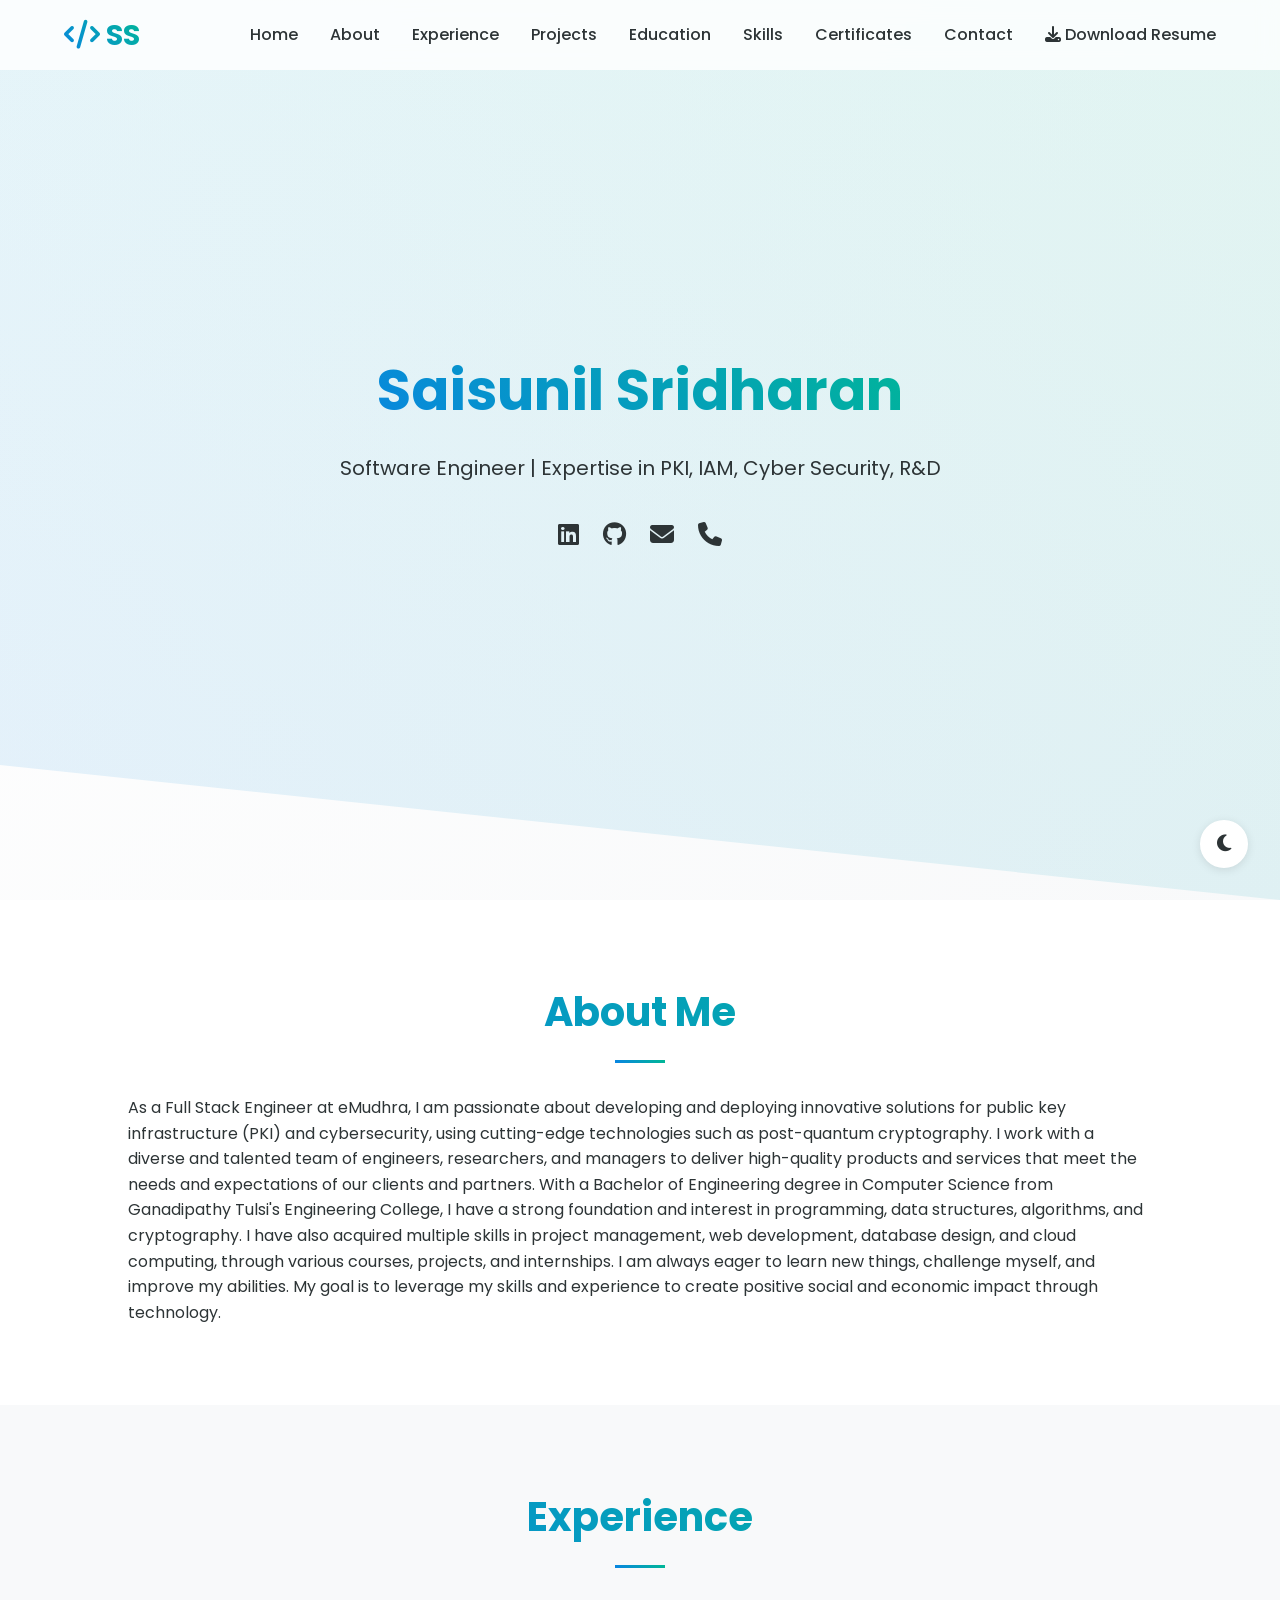
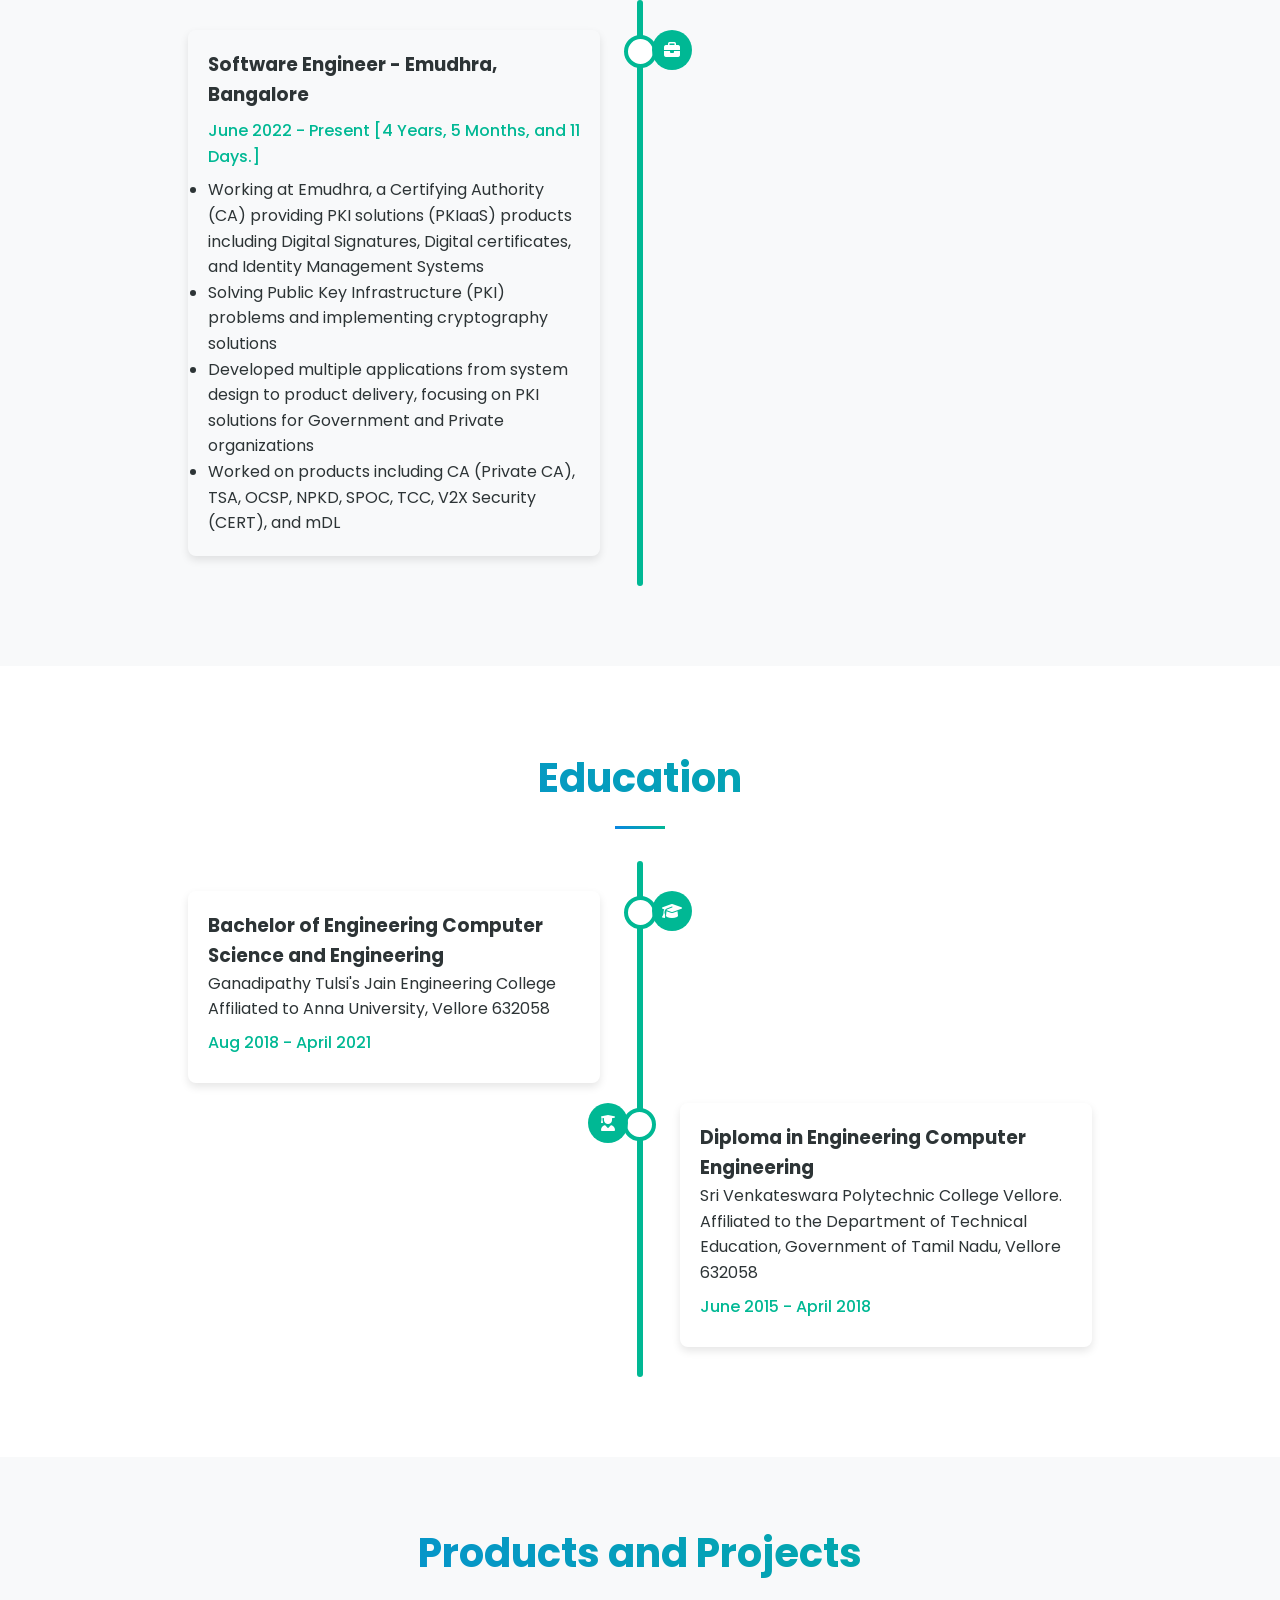
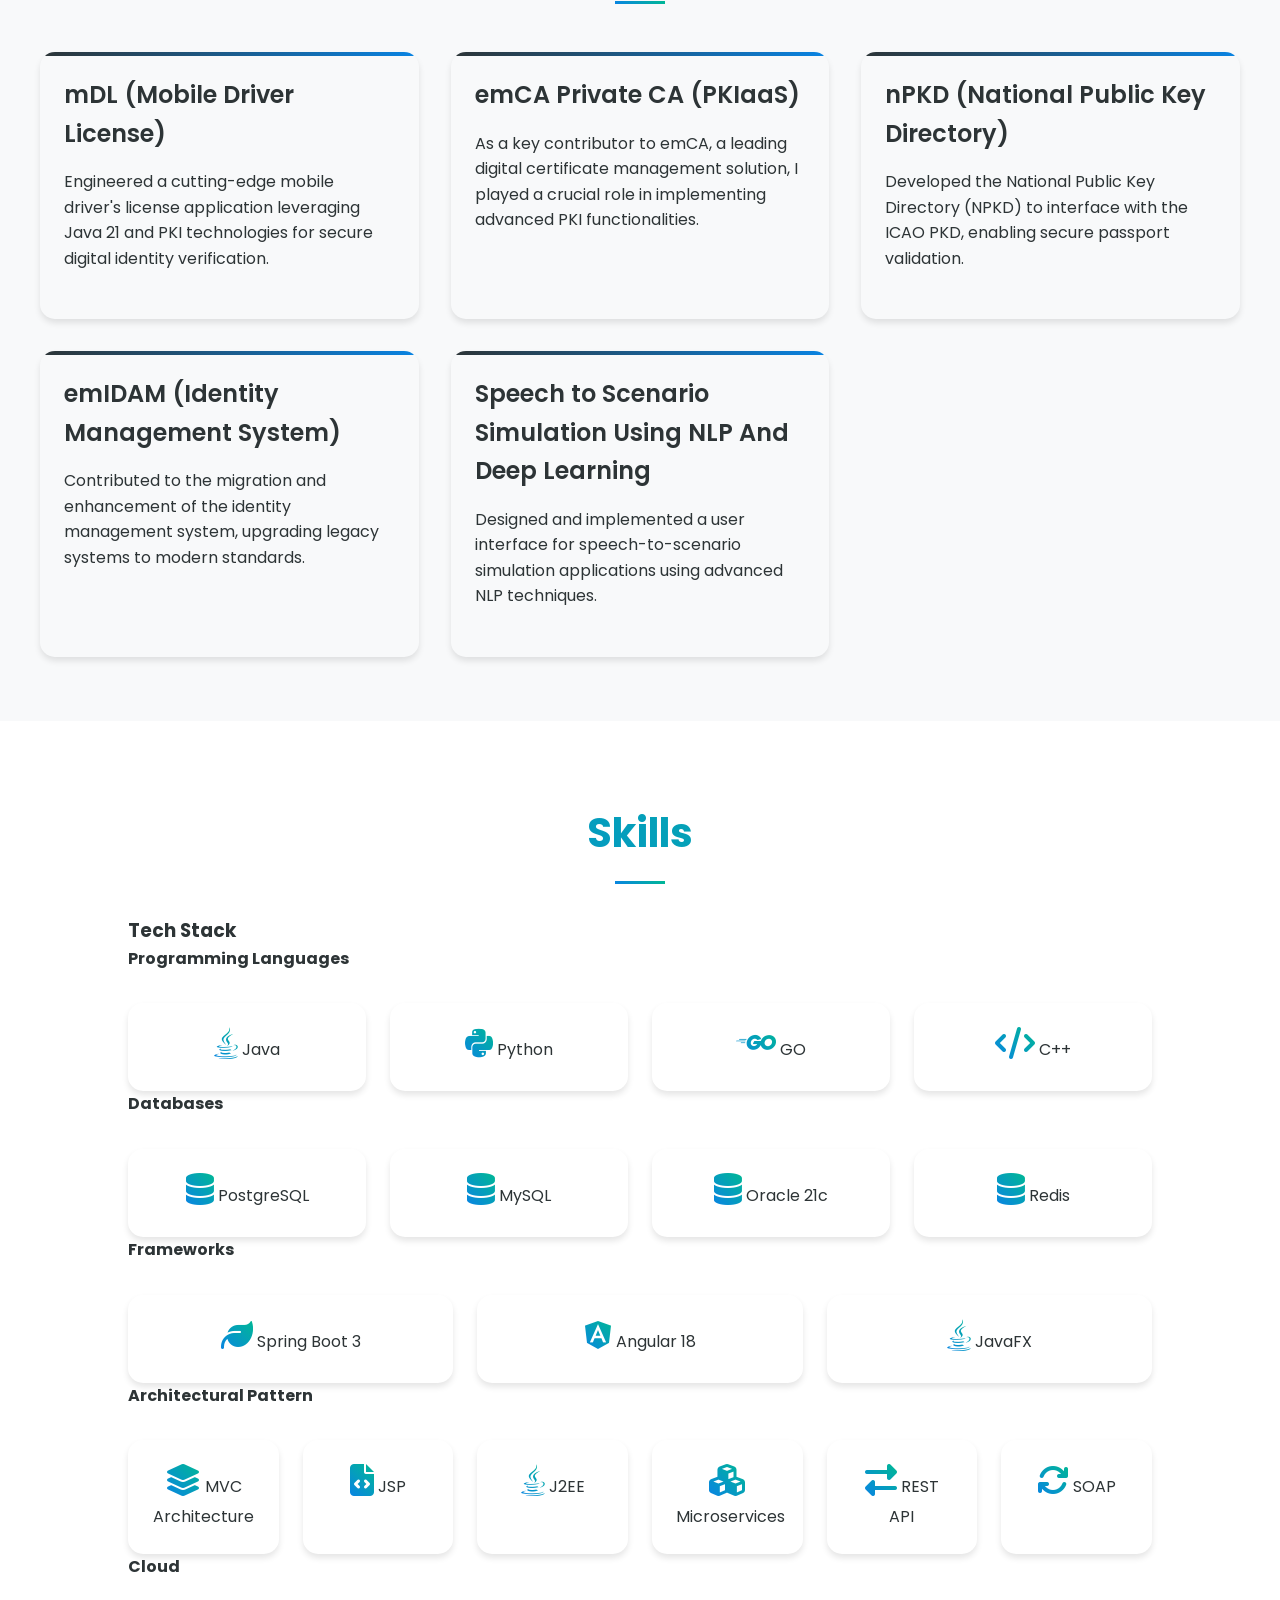
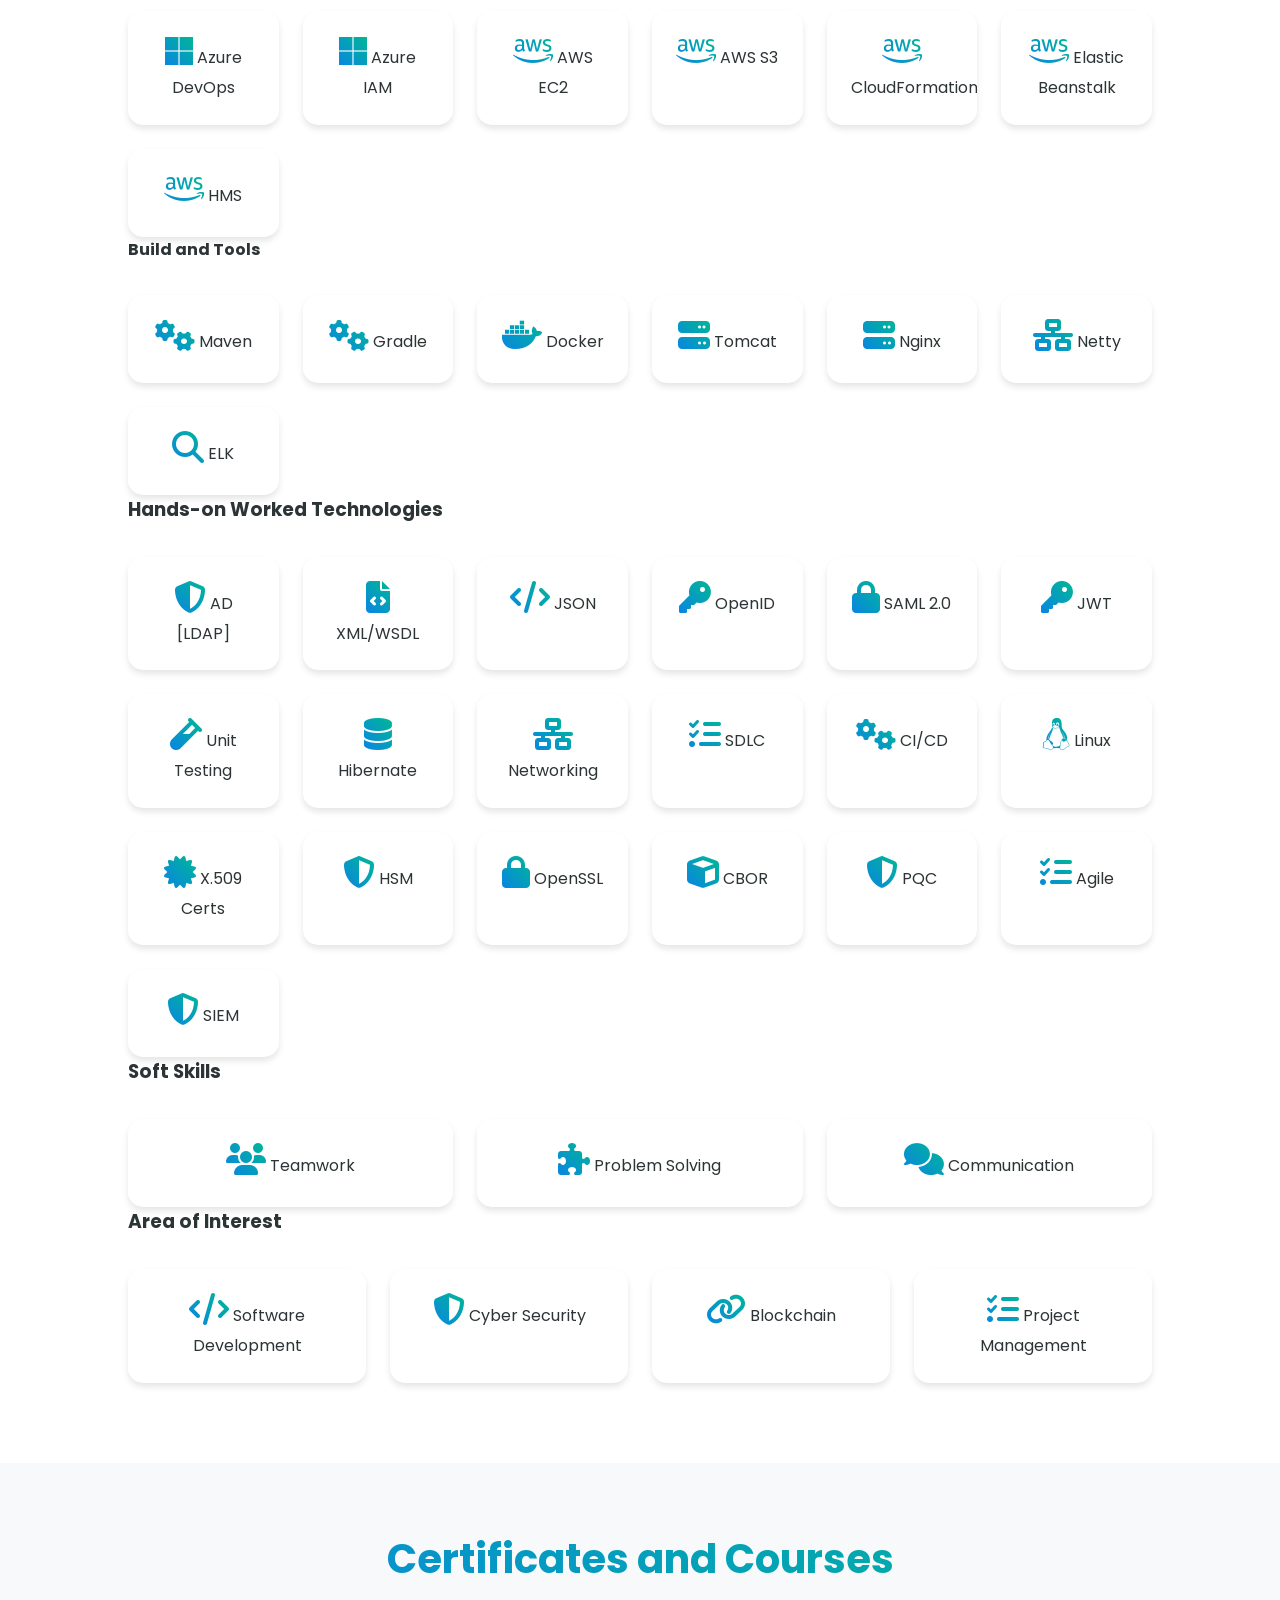
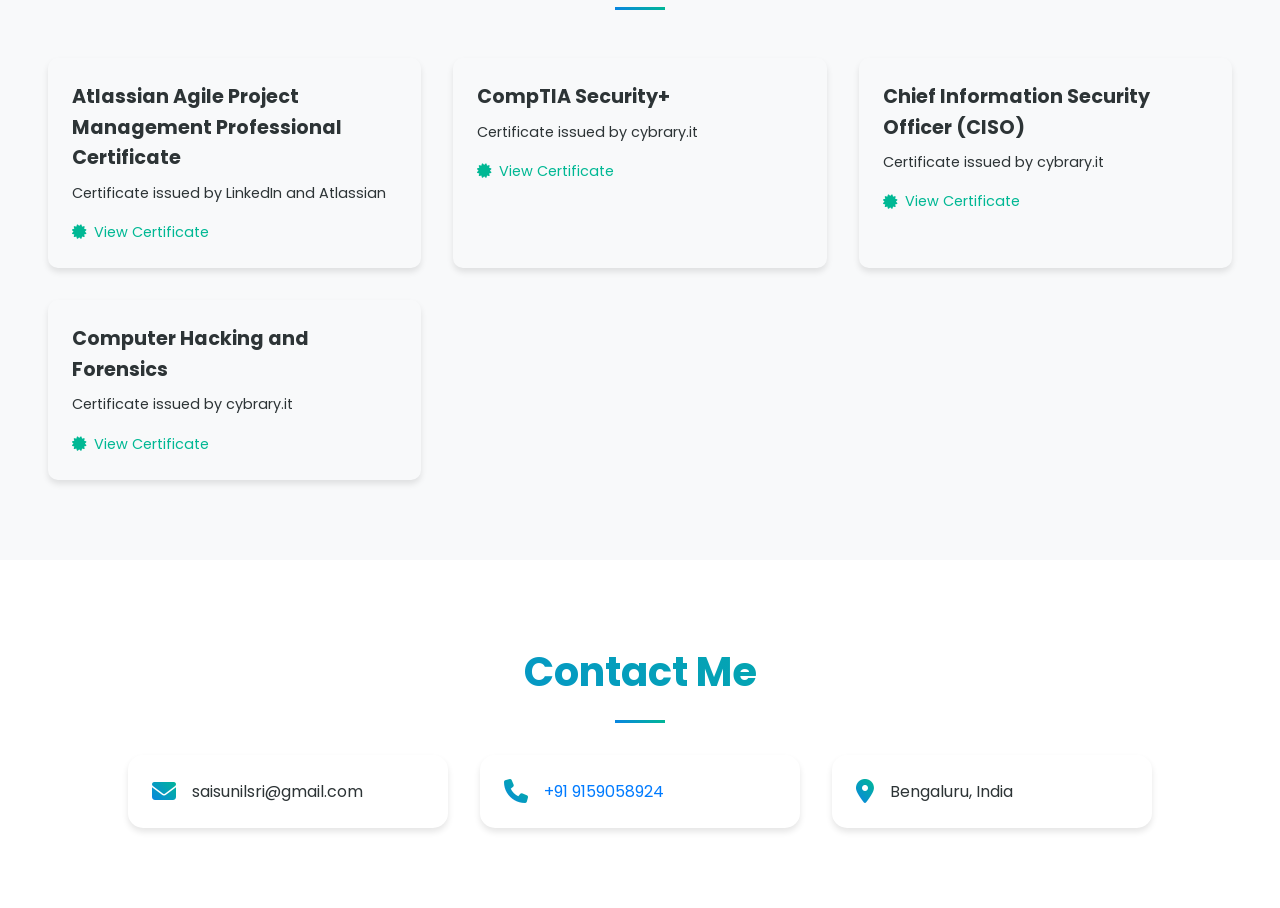
==== index.html @ 3e9f2116 "Resume Updating new resume" ====
<!DOCTYPE html>
<html lang="en">
<head>
    <meta charset="UTF-8">
    <meta name="viewport" content="width=device-width, initial-scale=1.0">
    <title>Saisunil Sridharan - Resume</title>
    <link rel="stylesheet" href="modern-style.css">
    <link rel="stylesheet" href="timeline.css">
    <link rel="stylesheet" href="certificates.css">
    
    <link rel="stylesheet" href="https://cdnjs.cloudflare.com/ajax/libs/font-awesome/6.4.0/css/all.min.css">
    <link href="https://fonts.googleapis.com/css2?family=Poppins:wght@300;400;500;600;700&display=swap" rel="stylesheet">
</head>
<body>
    <!-- Navbar -->
    <nav class="navbar">
        <button class="menu-toggle" aria-label="Toggle menu">
            <i class="fas fa-bars"></i>
        </button>
        <div class="logo"><i class="fas fa-code"></i> SS</div>
        <ul class="nav-links">
            <li><a href="#home">Home</a></li>
            <li><a href="#about">About</a></li>
            <li><a href="#experience">Experience</a></li>
            <li><a href="#projects">Projects</a></li>
            <li><a href="#education">Education</a></li>
            <li><a href="#skills">Skills</a></li>
            <li><a href="#certificates">Certificates</a></li>
            <li><a href="#contact">Contact</a></li>
            <li><a href="SAISUNIL SRIDHARAN.docx" download><i class="fas fa-download"></i> Download Resume</a></li>
        </ul>
    </nav>

    <!-- Hero Section -->
    <section id="home" class="hero">
        <div class="hero-content">
            <h1 class="animate-text">Saisunil Sridharan </h1>
            <p class="animate-text-delay">Software Engineer | Expertise in PKI, IAM, Cyber Security, R&amp;D</p>
            <div class="social-links">
                <a href="https://www.linkedin.com/in/saisunilsridharan/" target="_blank"><i class="fab fa-linkedin"></i></a>
                <a href="https://github.com/saisunil" target="_blank"><i class="fab fa-github"></i></a>
                <a href="mailto:saisunilsri@gmail.com"><i class="fas fa-envelope"></i></a>
                <a href="tel:+91-9159058924"><i class="fa fa-phone" aria-hidden="true"></i></a>
            </div>
        </div>
    </section>

    <!-- About Section -->
    <section id="about" class="about">
        <h2>About Me</h2>
        <p>As a Full Stack Engineer at eMudhra, I am passionate about developing and deploying innovative solutions for public key infrastructure (PKI) and cybersecurity, using cutting-edge technologies such as post-quantum cryptography. I work with a diverse and talented team of engineers, researchers, and managers to deliver high-quality products and services that meet the needs and expectations of our clients and partners.

            With a Bachelor of Engineering degree in Computer Science from Ganadipathy Tulsi's Engineering College, I have a strong foundation and interest in programming, data structures, algorithms, and cryptography. I have also acquired multiple skills in project management, web development, database design, and cloud computing, through various courses, projects, and internships. I am always eager to learn new things, challenge myself, and improve my abilities. My goal is to leverage my skills and experience to create positive social and economic impact through technology.</p>
    </section>

    <!-- Experience Section -->
    <section id="experience" class="experience">
        <h2>Experience</h2>
        <div class="timeline">
            <div class="timeline-item">
                <div class="timeline-icon">
                    <i class="fas fa-briefcase"></i>
                </div>
                <div class="timeline-content">
                    <h3>Software Engineer - Emudhra, Bangalore</h3>
                    <p class="duration">June 2022 - Present [<span id="emudhra-expirence-date"></span>]</p>
                    <ul>
                        <li>Working at Emudhra, a Certifying Authority (CA) providing PKI solutions (PKIaaS) products including Digital Signatures, Digital certificates, and Identity Management Systems</li>
                        <li>Solving Public Key Infrastructure (PKI) problems and implementing cryptography solutions</li>
                        <li>Developed multiple applications from system design to product delivery, focusing on PKI solutions for Government and Private organizations</li>
                        <li>Worked on products including CA (Private CA), TSA, OCSP, NPKD, SPOC, TCC, V2X Security (CERT), and mDL</li>
                    </ul>
                </div>
            </div>
        </div>
    </section>

    
    <!-- Education Section -->
    <section id="education" class="education">
        <h2>Education</h2>
        <div class="timeline">
            <div class="timeline-item">
                <div class="timeline-icon">
                    <i class="fas fa-graduation-cap"></i>
                </div>
                <div class="timeline-content">
                    <h3>Bachelor of Engineering Computer Science and Engineering</h3>
                    <p>Ganadipathy Tulsi's Jain Engineering College Affiliated to Anna University, Vellore 632058</p>
                    <p class="duration">Aug 2018 - April 2021</p>
                </div>
            </div>
            <div class="timeline-item">
                <div class="timeline-icon">
                    <i class="fas fa-user-graduate"></i>
                </div>
                <div class="timeline-content">
                    <h3>Diploma in Engineering Computer Engineering</h3>
                    <p>Sri Venkateswara Polytechnic College Vellore. Affiliated to the Department of Technical Education, Government of Tamil Nadu, Vellore 632058</p>
                    <p class="duration">June 2015 - April 2018</p>
                </div>
            </div>
        </div>
    </section>

    <section id="projects" class="projects">
        <h2>Products and Projects</h2>
        <div class="project-grid">
            <div class="project-item">
                <h3>mDL (Mobile Driver License)</h3>
                <p>Engineered a cutting-edge mobile driver's license application leveraging Java 21 and PKI technologies for secure digital identity verification.</p>
                <!-- <div class="project-links">
                    <a href="https://github.com/saisunil/mdl-project" target="_blank" class="project-link"><i class="fab fa-github"></i> GitHub</a>
                    <a href="https://mdl.emudhra.com" target="_blank" class="project-link"><i class="fas fa-external-link-alt"></i> Live Demo</a>
                </div> -->
            </div>

            <div class="project-item">
                <h3>emCA Private CA (PKIaaS)</h3>
                <p>As a key contributor to emCA, a leading digital certificate management solution, I played a crucial role in implementing advanced PKI functionalities.</p>
                <!-- <div class="project-links">
                    <a href="https://github.com/saisunil/emca-project" target="_blank" class="project-link"><i class="fab fa-github"></i> GitHub</a>
                    <a href="https://emca.emudhra.com" target="_blank" class="project-link"><i class="fas fa-external-link-alt"></i> Website</a>
                </div> -->
            </div>

            <div class="project-item">
                <h3>nPKD (National Public Key Directory)</h3>
                <p>Developed the National Public Key Directory (NPKD) to interface with the ICAO PKD, enabling secure passport validation.</p>
                <!-- <div class="project-links">
                    <a href="https://github.com/saisunil/npkd-project" target="_blank" class="project-link"><i class="fab fa-github"></i> GitHub</a>
                    <a href="https://npkd.emudhra.com" target="_blank" class="project-link"><i class="fas fa-external-link-alt"></i> Website</a>
                </div> -->
            </div>

            <div class="project-item">
                <h3>emIDAM (Identity Management System)</h3>
                <p>Contributed to the migration and enhancement of the identity management system, upgrading legacy systems to modern standards.</p>
                <!-- <div class="project-links">
                    <a href="https://github.com/saisunil/emidam-project" target="_blank" class="project-link"><i class="fab fa-github"></i> GitHub</a>
                    <a href="https://emidam.emudhra.com" target="_blank" class="project-link"><i class="fas fa-external-link-alt"></i> Website</a>
                </div> -->
            </div>

            <div class="project-item">
                <h3>Speech to Scenario Simulation Using NLP And Deep Learning</h3>
                <p>Designed and implemented a user interface for speech-to-scenario simulation applications using advanced NLP techniques.</p>
                <!-- <div class="project-links">
                    <a href="https://github.com/saisunil/speech-simulation" target="_blank" class="project-link"><i class="fab fa-github"></i> GitHub</a>
                    <a href="https://speech-sim-demo.vercel.app" target="_blank" class="project-link"><i class="fas fa-external-link-alt"></i> Live Demo</a>
                </div> -->
            </div>
        </div>
    </section>


    <!-- Skills Section -->
    <section id="skills" class="skills">
        <h2>Skills</h2>
        
        <!-- Tech Stack -->
        <div class="skill-category">
            <h3>Tech Stack</h3>
            <div class="skill-subcategory">
                <h4>Programming Languages</h4>
                <div class="skills-grid">
                    <div class="skill-item">
                        <i class="fab fa-java"></i>
                        <span>Java</span>
                    </div>
                    <div class="skill-item">
                        <i class="fab fa-python"></i>
                        <span>Python</span>
                    </div>
                    <div class="skill-item">
                        <i class="fab fa-golang"></i>
                        <span>GO</span>
                    </div>
                    <div class="skill-item">
                        <i class="fas fa-code"></i>
                        <span>C++</span>
                    </div>
                </div>
            </div>

            <div class="skill-subcategory">
                <h4>Databases</h4>
                <div class="skills-grid">
                    <div class="skill-item">
                        <i class="fas fa-database"></i>
                        <span>PostgreSQL</span>
                    </div>
                    <div class="skill-item">
                        <i class="fas fa-database"></i>
                        <span>MySQL</span>
                    </div>
                    <div class="skill-item">
                        <i class="fas fa-database"></i>
                        <span>Oracle 21c</span>
                    </div>
                    <div class="skill-item">
                        <i class="fas fa-database"></i>
                        <span>Redis</span>
                    </div>
                </div>
            </div>

            <div class="skill-subcategory">
                <h4>Frameworks</h4>
                <div class="skills-grid">
                    <div class="skill-item">
                        <i class="fas fa-leaf"></i>
                        <span>Spring Boot 3</span>
                    </div>
                    <div class="skill-item">
                        <i class="fab fa-angular"></i>
                        <span>Angular 18</span>
                    </div>
                    <div class="skill-item">
                        <i class="fab fa-java"></i>
                        <span>JavaFX</span>
                    </div>
                </div>
            </div>

            <div class="skill-subcategory">
                <h4>Architectural Pattern</h4>
                <div class="skills-grid">
                    <div class="skill-item">
                        <i class="fas fa-layer-group"></i>
                        <span>MVC Architecture</span>
                    </div>
                    <div class="skill-item">
                        <i class="fas fa-file-code"></i>
                        <span>JSP</span>
                    </div>
                    <div class="skill-item">
                        <i class="fab fa-java"></i>
                        <span>J2EE</span>
                    </div>
                    <div class="skill-item">
                        <i class="fas fa-cubes"></i>
                        <span>Microservices</span>
                    </div>
                    <div class="skill-item">
                        <i class="fas fa-exchange-alt"></i>
                        <span>REST API</span>
                    </div>
                    <div class="skill-item">
                        <i class="fas fa-sync"></i>
                        <span>SOAP</span>
                    </div>
                </div>
            </div>

            <div class="skill-subcategory">
                <h4>Cloud</h4>
                <div class="skills-grid">
                    <div class="skill-item">
                        <i class="fab fa-microsoft"></i>
                        <span>Azure DevOps</span>
                    </div>
                    <div class="skill-item">
                        <i class="fab fa-microsoft"></i>
                        <span>Azure IAM</span>
                    </div>
                    <div class="skill-item">
                        <i class="fab fa-aws"></i>
                        <span>AWS EC2</span>
                    </div>
                    <div class="skill-item">
                        <i class="fab fa-aws"></i>
                        <span>AWS S3</span>
                    </div>
                    <div class="skill-item">
                        <i class="fab fa-aws"></i>
                        <span>CloudFormation</span>
                    </div>
                    <div class="skill-item">
                        <i class="fab fa-aws"></i>
                        <span>Elastic Beanstalk</span>
                    </div>
                    <div class="skill-item">
                        <i class="fab fa-aws"></i>
                        <span>HMS</span>
                    </div>
                </div>
            </div>

            <div class="skill-subcategory">
                <h4>Build and Tools</h4>
                <div class="skills-grid">
                    <div class="skill-item">
                        <i class="fas fa-cogs"></i>
                        <span>Maven</span>
                    </div>
                    <div class="skill-item">
                        <i class="fas fa-cogs"></i>
                        <span>Gradle</span>
                    </div>
                    <div class="skill-item">
                        <i class="fab fa-docker"></i>
                        <span>Docker</span>
                    </div>
                    <div class="skill-item">
                        <i class="fas fa-server"></i>
                        <span>Tomcat</span>
                    </div>
                    <div class="skill-item">
                        <i class="fas fa-server"></i>
                        <span>Nginx</span>
                    </div>
                    <div class="skill-item">
                        <i class="fas fa-network-wired"></i>
                        <span>Netty</span>
                    </div>
                    <div class="skill-item">
                        <i class="fas fa-search"></i>
                        <span>ELK</span>
                    </div>
                </div>
            </div>
        </div>

        <!-- Hands-on Technologies -->
        <div class="skill-category">
            <h3>Hands-on Worked Technologies</h3>
            <div class="skills-grid">
                <div class="skill-item">
                    <i class="fas fa-shield-alt"></i>
                    <span>AD [LDAP]</span>
                </div>
                <div class="skill-item">
                    <i class="fas fa-file-code"></i>
                    <span>XML/WSDL</span>
                </div>
                <div class="skill-item">
                    <i class="fas fa-code"></i>
                    <span>JSON</span>
                </div>
                <div class="skill-item">
                    <i class="fas fa-key"></i>
                    <span>OpenID</span>
                </div>
                <div class="skill-item">
                    <i class="fas fa-lock"></i>
                    <span>SAML 2.0</span>
                </div>
                <div class="skill-item">
                    <i class="fas fa-key"></i>
                    <span>JWT</span>
                </div>
                <div class="skill-item">
                    <i class="fas fa-vial"></i>
                    <span>Unit Testing</span>
                </div>
                <div class="skill-item">
                    <i class="fas fa-database"></i>
                    <span>Hibernate</span>
                </div>
                <div class="skill-item">
                    <i class="fas fa-network-wired"></i>
                    <span>Networking</span>
                </div>
                <div class="skill-item">
                    <i class="fas fa-tasks"></i>
                    <span>SDLC</span>
                </div>
                <div class="skill-item">
                    <i class="fas fa-cogs"></i>
                    <span>CI/CD</span>
                </div>
                <div class="skill-item">
                    <i class="fab fa-linux"></i>
                    <span>Linux</span>
                </div>
                <div class="skill-item">
                    <i class="fas fa-certificate"></i>
                    <span>X.509 Certs</span>
                </div>
                <div class="skill-item">
                    <i class="fas fa-shield-alt"></i>
                    <span>HSM</span>
                </div>
                <div class="skill-item">
                    <i class="fas fa-lock"></i>
                    <span>OpenSSL</span>
                </div>
                <div class="skill-item">
                    <i class="fas fa-cube"></i>
                    <span>CBOR</span>
                </div>
                <div class="skill-item">
                    <i class="fas fa-shield-alt"></i>
                    <span>PQC</span>
                </div>
                <div class="skill-item">
                    <i class="fas fa-tasks"></i>
                    <span>Agile</span>
                </div>
                <div class="skill-item">
                    <i class="fas fa-shield-alt"></i>
                    <span>SIEM</span>
                </div>
            </div>
        </div>

        <!-- Soft Skills -->
        <div class="skill-category">
            <h3>Soft Skills</h3>
            <div class="skills-grid">
                <div class="skill-item">
                    <i class="fas fa-users"></i>
                    <span>Teamwork</span>
                </div>
                <div class="skill-item">
                    <i class="fas fa-puzzle-piece"></i>
                    <span>Problem Solving</span>
                </div>
                <div class="skill-item">
                    <i class="fas fa-comments"></i>
                    <span>Communication</span>
                </div>
            </div>
        </div>

        <!-- Area of Interest -->
        <div class="skill-category">
            <h3>Area of Interest</h3>
            <div class="skills-grid">
                <div class="skill-item">
                    <i class="fas fa-code"></i>
                    <span>Software Development</span>
                </div>
                <div class="skill-item">
                    <i class="fas fa-shield-alt"></i>
                    <span>Cyber Security</span>
                </div>
                <div class="skill-item">
                    <i class="fas fa-link"></i>
                    <span>Blockchain</span>
                </div>
                <div class="skill-item">
                    <i class="fas fa-tasks"></i>
                    <span>Project Management</span>
                </div>
            </div>
        </div>
    </section>

    <!-- Contact Section -->
    <section id="certificates" class="certificates">
        <h2>Certificates and Courses</h2>
        <div class="certificate-grid">
            <div class="certificate-item">
                <h3>Atlassian Agile Project Management Professional Certificate</h3>
                <p>Certificate issued by LinkedIn and Atlassian</p>
                <div class="certificate-links">
                    <a href="https://www.linkedin.com/learning/certificates/d2977bda3a5e4e31ccfa1e122655e19d74a426f5f2e7214b730746a65f121ce4" target="_blank" class="certificate-link">
                        <i class="fas fa-certificate"></i> View Certificate
                    </a>
                </div>
            </div>

            <div class="certificate-item">
                <h3>CompTIA Security+</h3>
                <p>Certificate issued by cybrary.it</p>
                <div class="certificate-links">
                    <a href="https://app.cybrary.it/profile/SaisunilSridharan?tab=cert-completion&cert=CC-c3838833-7e12-4881-a4af-2be28d63af47" target="_blank" class="certificate-link">
                        <i class="fas fa-certificate"></i> View Certificate
                    </a>
                </div>
            </div>

            <div class="certificate-item">
                <h3>Chief Information Security Officer (CISO)</h3>
                <p>Certificate issued by cybrary.it</p>
                <div class="certificate-links">
                    <a href="https://app.cybrary.it/profile/SaisunilSridharan?tab=cert-completion&cert=CC-c3838833-7e12-4881-a4af-2be28d63af47" target="_blank" class="certificate-link">
                        <i class="fas fa-certificate"></i> View Certificate
                    </a>
                </div>
            </div>

            <div class="certificate-item">
                <h3>Computer Hacking and Forensics</h3>
                <p>Certificate issued by cybrary.it</p>
                <div class="certificate-links">
                    <a href="https://app.cybrary.it/profile/SaisunilSridharan?tab=cert-completion&cert=CC-c3838833-7e12-4881-a4af-2be28d63af47" target="_blank" class="certificate-link">
                        <i class="fas fa-certificate"></i> View Certificate
                    </a>
                </div>
            </div>
        </div>
    </section>

    <section id="contact" class="contact">
        <h2>Contact Me</h2>
        <div class="contact-info">
            <div class="contact-item">
                <i class="fas fa-envelope"></i>
                <p>saisunilsri@gmail.com</p>
            </div>
            <div class="contact-item">
                <i class="fas fa-phone"></i>
                <a href="tel:+91-9159058924">+91 9159058924</a>
            </div>
            <div class="contact-item">
                <i class="fas fa-location-dot"></i>
                <p>Bengaluru, India</p>
            </div>
        </div>
    </section>

    <script src="modern-script.js"></script>
</body>
</html>
---- modern-style.css ----
/* Navbar styles */
.navbar {
    position: fixed;
    top: 0;
    left: 0;
    width: 100%;
    background-color: var(--navbar-bg);
    box-shadow: 0 2px 4px rgba(0, 0, 0, 0.1);
    z-index: 1000;
    padding: 1rem;
    display: flex;
    justify-content: space-between;
    align-items: center;
    height: var(--header-height);
}

.nav-links {
    display: flex;
    gap: 1.5rem;
    list-style: none;
    margin: 0;
    padding: 0;
}

.menu-toggle {
    display: none;
    background: none;
    border: none;
    font-size: 1.5rem;
    color: var(--primary-color);
    cursor: pointer;
    padding: 0.5rem;
}

@media (max-width: 768px) {
    body {
        padding-top: var(--header-height);
        overflow-x: hidden;
    }
    
    .menu-toggle {
        display: block;
        z-index: 1001;
    }

    .nav-links {
        position: fixed;
        top: var(--header-height);
        left: 0;
        width: 100%;
        max-height: calc(100vh - var(--header-height));
        background-color: var(--navbar-bg);
        flex-direction: column;
        align-items: center;
        padding: 2rem;
        transform: translateX(-100%);
        transition: transform 0.3s ease-in-out;
        overflow-y: auto;
        -webkit-overflow-scrolling: touch;
        overscroll-behavior: contain;
        scrollbar-width: thin;
        scrollbar-color: var(--primary-color) transparent;
    }

    .nav-links.active {
        transform: translateX(0);
    }
}

/* Base variables */
.projects {
    padding: 4rem 2rem;
    background: var(--bg-color);
}

.projects h2 {
    text-align: center;
    margin-bottom: 3rem;
    font-size: 2.5rem;
    color: var(--primary-color);
}

.projects .project-grid {
    display: grid;
    grid-template-columns: repeat(auto-fit, minmax(300px, 1fr));
    gap: 2rem;
    margin: 0 auto;
    max-width: 1200px;
}

.project-item {
    background: var(--card-bg-color);
    border-radius: 15px;
    padding: 1.5rem;
    transition: transform 0.3s ease, box-shadow 0.3s ease;
    position: relative;
    overflow: hidden;
    box-shadow: 0 4px 6px rgba(0, 0, 0, 0.1);
}

.project-item:hover {
    transform: translateY(-5px);
    box-shadow: 0 8px 15px rgba(0, 0, 0, 0.2);
}

.project-item::before {
    content: '';
    position: absolute;
    top: 0;
    left: 0;
    width: 100%;
    height: 4px;
    background: linear-gradient(90deg, var(--primary-color), var(--secondary-color));
}

.project-item h3 {
    color: var(--primary-color);
    font-size: 1.5rem;
    margin-bottom: 1rem;
    font-weight: 600;
}

.project-item p {
    color: var(--text-color);
    font-size: 1rem;
    line-height: 1.6;
    margin-bottom: 1.5rem;
    min-height: 80px;
}

.project-links {
    display: flex;
    gap: 1rem;
    margin-top: auto;
}

.project-link {
    display: inline-flex;
    align-items: center;
    padding: 0.5rem 1rem;
    background: var(--primary-color);
    color: white;
    text-decoration: none;
    border-radius: 25px;
    font-size: 0.9rem;
    transition: background-color 0.3s ease;
}

.project-link:hover {
    background: var(--secondary-color);
}

.project-link i {
    margin-right: 0.5rem;
}

@media (max-width: 768px) {
    .projects {
        padding: 3rem 1rem;
    }
    
    .project-grid {
        grid-template-columns: 1fr;
    }
    
    .project-item {
        padding: 1.25rem;
    }

    .navbar {
        padding: 1rem;
        position: relative;
    }

    .menu-toggle {
        display: block;
        background: none;
        border: none;
        font-size: 1.5rem;
        color: var(--text-color);
        cursor: pointer;
        padding: 0.5rem;
        position: absolute;
        right: 1rem;
        top: 50%;
        transform: translateY(-50%);
        z-index: 1000;
        transition: transform 0.3s ease;
    }

    .menu-toggle.active i {
        transform: rotate(90deg);
    }

    .nav-links {
        display: none;
        position: absolute;
        top: 100%;
        left: 0;
        width: 100%;
        background-color: var(--background-color);
        padding: 1rem;
        box-shadow: 0 2px 10px rgba(0, 0, 0, 0.1);
        z-index: 999;
    }

    .nav-links.active {
        display: block;
    }

    .nav-links li {
        display: block;
        margin: 1rem 0;
        text-align: center;
    }

    .nav-links a {
        display: block;
        padding: 0.5rem;
    }
}
:root {
    --header-height: 70px;
    --primary-color: #2d3436;
    --secondary-color: #0984e3;
    --text-color: #2d3436;
    --background-color: #ffffff;
    --accent-color: #00b894;
    --section-bg: #f8f9fa;
    --hover-color: #74b9ff;
    --gradient-start: #0984e3;
    --gradient-end: #00b894;
    --card-bg: #ffffff;
    --navbar-bg: rgba(255, 255, 255, 0.95);
    --shadow-color: rgba(0, 0, 0, 0.1);
}

[data-theme="dark"] {
    --primary-color: #74b9ff;
    --secondary-color: #0984e3;
    --text-color: #f5f6fa;
    --background-color: #2d3436;
    --accent-color: #00b894;
    --section-bg: #2d3436;
    --hover-color: #0984e3;
    --gradient-start: #74b9ff;
    --gradient-end: #00b894;
    --card-bg: #353b48;
    --navbar-bg: rgba(45, 52, 54, 0.95);
    --shadow-color: rgba(0, 0, 0, 0.3);
}

[data-theme="dark"] span,
[data-theme="dark"] p,
/* Telephone link styles */
a[href^="tel:"] {
    text-decoration: none;
    color: #007bff;
}

[data-theme="dark"] .text,
[data-theme="dark"] *:not(.icon) > span {
    color: #007bff !important;
}

[data-theme="dark"] .navbar {
    background: var(--navbar-bg);
}

[data-theme="dark"] h1,
[data-theme="dark"] h2,
[data-theme="dark"] h3,
[data-theme="dark"] h4,
[data-theme="dark"] h5,
[data-theme="dark"] h6,
[data-theme="dark"] a,
[data-theme="dark"] li,
[data-theme="dark"] div {
    color: var(--text-color);
}

[data-theme="dark"] section {
    background-color: var(--section-bg);
}

[data-theme="dark"] a:hover {
    color: var(--hover-color);
}

[data-theme="dark"] .logo {
    color: var(--primary-color);
}

* {
    margin: 0;
    padding: 0;
    box-sizing: border-box;
}

body {
    font-family: 'Poppins', sans-serif;
    background-color: var(--background-color);
    color: var(--text-color);
    line-height: 1.6;
    overflow-x: hidden;
}

/* Navbar Styles */
.navbar {
    position: fixed;
    top: 0;
    width: 100%;
    background-color: var(--navbar-bg);
    padding: 1rem 5%;
    z-index: 1000;
    display: flex;
    justify-content: space-between;
    align-items: center;
    box-shadow: 0 2px 10px var(--shadow-color);
    backdrop-filter: blur(10px);
    transition: all 0.3s ease;
}

.logo {
    font-size: 1.8rem;
    font-weight: 700;
    background: linear-gradient(45deg, var(--gradient-start), var(--gradient-end));
    -webkit-background-clip: text;
    -webkit-text-fill-color: transparent;
    transition: transform 0.3s ease;
}

/* Mobile menu button */
.menu-toggle {
    display: none;
    background: none;
    border: none;
    font-size: 1.5rem;
    cursor: pointer;
    color: var(--text-color);
    transition: color 0.3s ease;
}

/* Theme toggle button */
.theme-toggle {
    position: fixed;
    bottom: 2rem;
    right: 2rem;
    background-color: var(--card-bg);
    color: var(--text-color);
    border: none;
    width: 3rem;
    height: 3rem;
    border-radius: 50%;
    cursor: pointer;
    display: flex;
    align-items: center;
    justify-content: center;
    font-size: 1.2rem;
    box-shadow: 0 2px 10px var(--shadow-color);
    transition: all 0.3s ease;
    z-index: 1000;
}

.theme-toggle:hover {
    transform: scale(1.1);
    box-shadow: 0 4px 15px var(--shadow-color);
}

/* Navigation links */
.nav-links {
    display: flex;
    gap: 2rem;
    list-style: none;
}

.nav-links a {
    color: var(--text-color);
    text-decoration: none;
    font-weight: 500;
    transition: color 0.3s ease;
}

.nav-links a:hover {
    color: var(--accent-color);
}

/* Responsive design */
@media (max-width: 768px) {
    .menu-toggle {
        display: block;
    }

    .nav-links {
        display: none;
        position: absolute;
        top: 100%;
        left: 0;
        width: 100%;
        background-color: var(--navbar-bg);
        flex-direction: column;
        padding: 1rem 0;
        margin: 0;
        box-shadow: 0 4px 10px var(--shadow-color);
        backdrop-filter: blur(10px);
    }

    .nav-links.active {
        display: flex;
    }

    .nav-links li {
        width: 100%;
        text-align: center;
        padding: 0.5rem 0;
    }

    .nav-links a {
        display: block;
        padding: 1rem 2rem;
        text-align: center;
    }

    .hero-content h1 {
        font-size: 2rem;
    }

    .hero-content p {
        font-size: 1rem;
    }

    section {
        padding: 4rem 1.5rem;
    }

    .skills-grid {
        grid-template-columns: repeat(auto-fill, minmax(120px, 1fr));
        gap: 1rem;
    }

    .contact-info {
        grid-template-columns: 1fr;
        gap: 1.5rem;
    }
}

@media (max-width: 480px) {
    .navbar {
        padding: 0.8rem 1rem;
    }

    .logo {
        font-size: 1.5rem;
    }

    .hero-content h1 {
        font-size: 1.8rem;
    }

    .section h2 {
        font-size: 1.5rem;
    }

    .skills-grid {
        grid-template-columns: repeat(auto-fill, minmax(100px, 1fr));
    }

    .theme-toggle {
        bottom: 1rem;
        right: 1rem;
        width: 2.5rem;
        height: 2.5rem;
        font-size: 1rem;
    }
}

.logo:hover {
    transform: scale(1.05);
}

.nav-links {
    display: flex;
    list-style: none;
    gap: 2rem;
}

.nav-links a {
    color: var(--text-color);
    text-decoration: none;
    font-weight: 500;
    position: relative;
    transition: color 0.3s ease;
}

.nav-links a::after {
    content: '';
    position: absolute;
    width: 0;
    height: 2px;
    bottom: -4px;
    left: 0;
    background: linear-gradient(45deg, var(--gradient-start), var(--gradient-end));
    transition: width 0.3s ease;
}

.nav-links a:hover {
    color: var(--secondary-color);
}

.nav-links a:hover::after {
    width: 100%;
}

/* Hero Section */
.hero {
    height: 100vh;
    display: flex;
    align-items: center;
    justify-content: center;
    background: linear-gradient(135deg, var(--background-color) 0%, var(--section-bg) 100%);
    padding: 2rem;
    text-align: center;
    position: relative;
    overflow: hidden;
}

.hero::before {
    content: '';
    position: absolute;
    width: 100%;
    height: 100%;
    background: linear-gradient(45deg, rgba(9, 132, 227, 0.1), rgba(0, 184, 148, 0.1));
    clip-path: polygon(0 0, 100% 0, 100% 100%, 0 85%);
}

.hero-content {
    max-width: 800px;
    position: relative;
    z-index: 1;
}

.hero h1 {
    font-size: 3.5rem;
    font-weight: 700;
    margin-bottom: 1rem;
    background: linear-gradient(45deg, var(--gradient-start), var(--gradient-end));
    -webkit-background-clip: text;
    -webkit-text-fill-color: transparent;
    animation: fadeInUp 1s ease-out;
}

.hero p {
    font-size: 1.25rem;
    color: var(--text-color);
    margin-bottom: 2rem;
    animation: fadeInUp 1s ease-out 0.3s both;
}

/* Skills Section */
.skills-grid {
    display: grid;
    grid-template-columns: repeat(auto-fit, minmax(150px, 1fr));
    gap: 1.5rem;
    margin-top: 2rem;
}

.skill-item {
    background: white;
    padding: 1.5rem;
    border-radius: 15px;
    text-align: center;
    transition: all 0.3s ease;
    box-shadow: 0 4px 6px rgba(0, 0, 0, 0.1);
    position: relative;
    overflow: hidden;
}

.skill-item::before {
    content: '';
    position: absolute;
    top: 0;
    left: 0;
    width: 100%;
    height: 100%;
    background: linear-gradient(45deg, rgba(9, 132, 227, 0.1), rgba(0, 184, 148, 0.1));
    opacity: 0;
    transition: opacity 0.3s ease;
}

.skill-item:hover {
    transform: translateY(-5px);
    box-shadow: 0 8px 15px rgba(0, 0, 0, 0.1);
}

.skill-item:hover::before {
    opacity: 1;
}

.skill-item i {
    font-size: 2rem;
    background: linear-gradient(45deg, var(--gradient-start), var(--gradient-end));
    -webkit-background-clip: text;
    -webkit-text-fill-color: transparent;
    margin-bottom: 0.5rem;
    transition: transform 0.3s ease;
}

.skill-item:hover i {
    transform: scale(1.1);
}

/* Section Styles */
section {
    padding: 5rem 10%;
    position: relative;
    overflow: hidden;
}

section:nth-child(even) {
    background-color: var(--section-bg);
}

h2 {
    font-size: 2.5rem;
    margin-bottom: 2rem;
    text-align: center;
    background: linear-gradient(45deg, var(--gradient-start), var(--gradient-end));
    -webkit-background-clip: text;
    -webkit-text-fill-color: transparent;
    position: relative;
}

h2::after {
    content: '';
    display: block;
    width: 50px;
    height: 3px;
    background: linear-gradient(45deg, var(--gradient-start), var(--gradient-end));
    margin: 1rem auto;
}

/* Contact Section */
.contact-info {
    display: grid;
    grid-template-columns: repeat(auto-fit, minmax(250px, 1fr));
    gap: 2rem;
    margin-top: 2rem;
}

.contact-item {
    display: flex;
    align-items: center;
    gap: 1rem;
    padding: 1.5rem;
    background: white;
    border-radius: 15px;
    box-shadow: 0 4px 6px rgba(0, 0, 0, 0.1);
    transition: all 0.3s ease;
}

.contact-item:hover {
    transform: translateY(-5px);
    box-shadow: 0 8px 15px rgba(0, 0, 0, 0.1);
}

.contact-item i {
    font-size: 1.5rem;
    background: linear-gradient(45deg, var(--gradient-start), var(--gradient-end));
    -webkit-background-clip: text;
    -webkit-text-fill-color: transparent;
}

/* Social Links */
.social-links {
    display: flex;
    justify-content: center;
    gap: 1.5rem;
    margin-top: 2rem;
}

.social-links a {
    font-size: 1.5rem;
    color: var(--text-color);
    transition: all 0.3s ease;
}

.social-links a:hover {
    color: var(--secondary-color);
    transform: translateY(-3px);
}





/* Animations */
@keyframes fadeInUp {
    from {
        opacity: 0;
        transform: translateY(20px);
    }
    to {
        opacity: 1;
        transform: translateY(0);
    }
}

@keyframes float {
    0% {
        transform: translateY(0px);
    }
    50% {
        transform: translateY(-10px);
    }
    100% {
        transform: translateY(0px);
    }
}

/* Responsive Design */
@media screen and (max-width: 768px) {
    .nav-links {
        display: none;
    }
    
    .hero h1 {
        font-size: 2.5rem;
    }
    
    .hero p {
        font-size: 1rem;
    }
    
    section {
        padding: 3rem 5%;
    }
}
---- timeline.css ----
/* Timeline styles */
.timeline {
    position: relative;
    max-width: 1200px;
    margin: 0 auto;
    padding: 20px;
}

.timeline::after {
    content: '';
    position: absolute;
    width: 6px;
    background-color: var(--accent-color);
    top: 0;
    bottom: 0;
    left: 50%;
    margin-left: -3px;
    border-radius: 3px;
}

.timeline-item {
    padding: 10px 40px;
    position: relative;
    width: 50%;
    box-sizing: border-box;
}

.timeline-item::after {
    content: '';
    position: absolute;
    width: 25px;
    height: 25px;
    background-color: var(--background-color);
    border: 4px solid var(--accent-color);
    top: 15px;
    border-radius: 50%;
    z-index: 1;
}

.timeline-item:nth-child(odd) {
    left: 0;
}

.timeline-item:nth-child(even) {
    left: 50%;
}

.timeline-item:nth-child(odd)::after {
    right: -17px;
}

.timeline-item:nth-child(even)::after {
    left: -17px;
}

.timeline-content {
    padding: 20px;
    background: var(--card-background);
    border-radius: 8px;
    box-shadow: 0 4px 8px rgba(0, 0, 0, 0.1);
}

.timeline-icon {
    position: absolute;
    width: 40px;
    height: 40px;
    background: var(--accent-color);
    border-radius: 50%;
    display: flex;
    align-items: center;
    justify-content: center;
    color: white;
    z-index: 2;
}

.timeline-item:nth-child(odd) .timeline-icon {
    right: -52px;
}

.timeline-item:nth-child(even) .timeline-icon {
    left: -52px;
}

.duration {
    color: var(--accent-color);
    font-weight: 500;
    margin: 8px 0;
}

@media screen and (max-width: 768px) {
    .timeline::after {
        left: 31px;
    }
    
    .timeline-item {
        width: 100%;
        padding-left: 70px;
        padding-right: 25px;
    }
    
    .timeline-item:nth-child(odd) {
        left: 0;
    }
    
    .timeline-item:nth-child(even) {
        left: 0;
    }
    
    .timeline-item:nth-child(odd)::after {
        left: 15px;
    }
    
    .timeline-item:nth-child(even)::after {
        left: 15px;
    }
    
    .timeline-item:nth-child(odd) .timeline-icon,
    .timeline-item:nth-child(even) .timeline-icon {
        left: 10px;
    }
}
---- certificates.css ----
.certificates {
    padding: 4rem 2rem;
    background-color: var(--background-color);
}

.certificates h2 {
    text-align: center;
    color: var(--primary-color);
    margin-bottom: 2rem;
}

.certificate-grid {
    display: grid;
    grid-template-columns: repeat(auto-fit, minmax(300px, 1fr));
    gap: 2rem;
    padding: 1rem;
}

.certificate-item {
    background: var(--card-background);
    border-radius: 10px;
    padding: 1.5rem;
    box-shadow: 0 4px 6px rgba(0, 0, 0, 0.1);
    transition: transform 0.3s ease, box-shadow 0.3s ease;
}

.certificate-item:hover {
    transform: translateY(-5px);
    box-shadow: 0 6px 12px rgba(0, 0, 0, 0.15);
}

.certificate-item h3 {
    color: var(--primary-color);
    margin-bottom: 0.5rem;
    font-size: 1.2rem;
}

.certificate-item p {
    color: var(--text-color);
    font-size: 0.9rem;
    margin-bottom: 1rem;
}

.certificate-links {
    display: flex;
    gap: 1rem;
}

.certificate-link {
    display: inline-flex;
    align-items: center;
    gap: 0.5rem;
    color: var(--accent-color);
    text-decoration: none;
    font-size: 0.9rem;
    transition: color 0.3s ease;
}

.certificate-link:hover {
    color: var(--primary-color);
}

@media (max-width: 768px) {
    .certificate-grid {
        grid-template-columns: 1fr;
    }
}
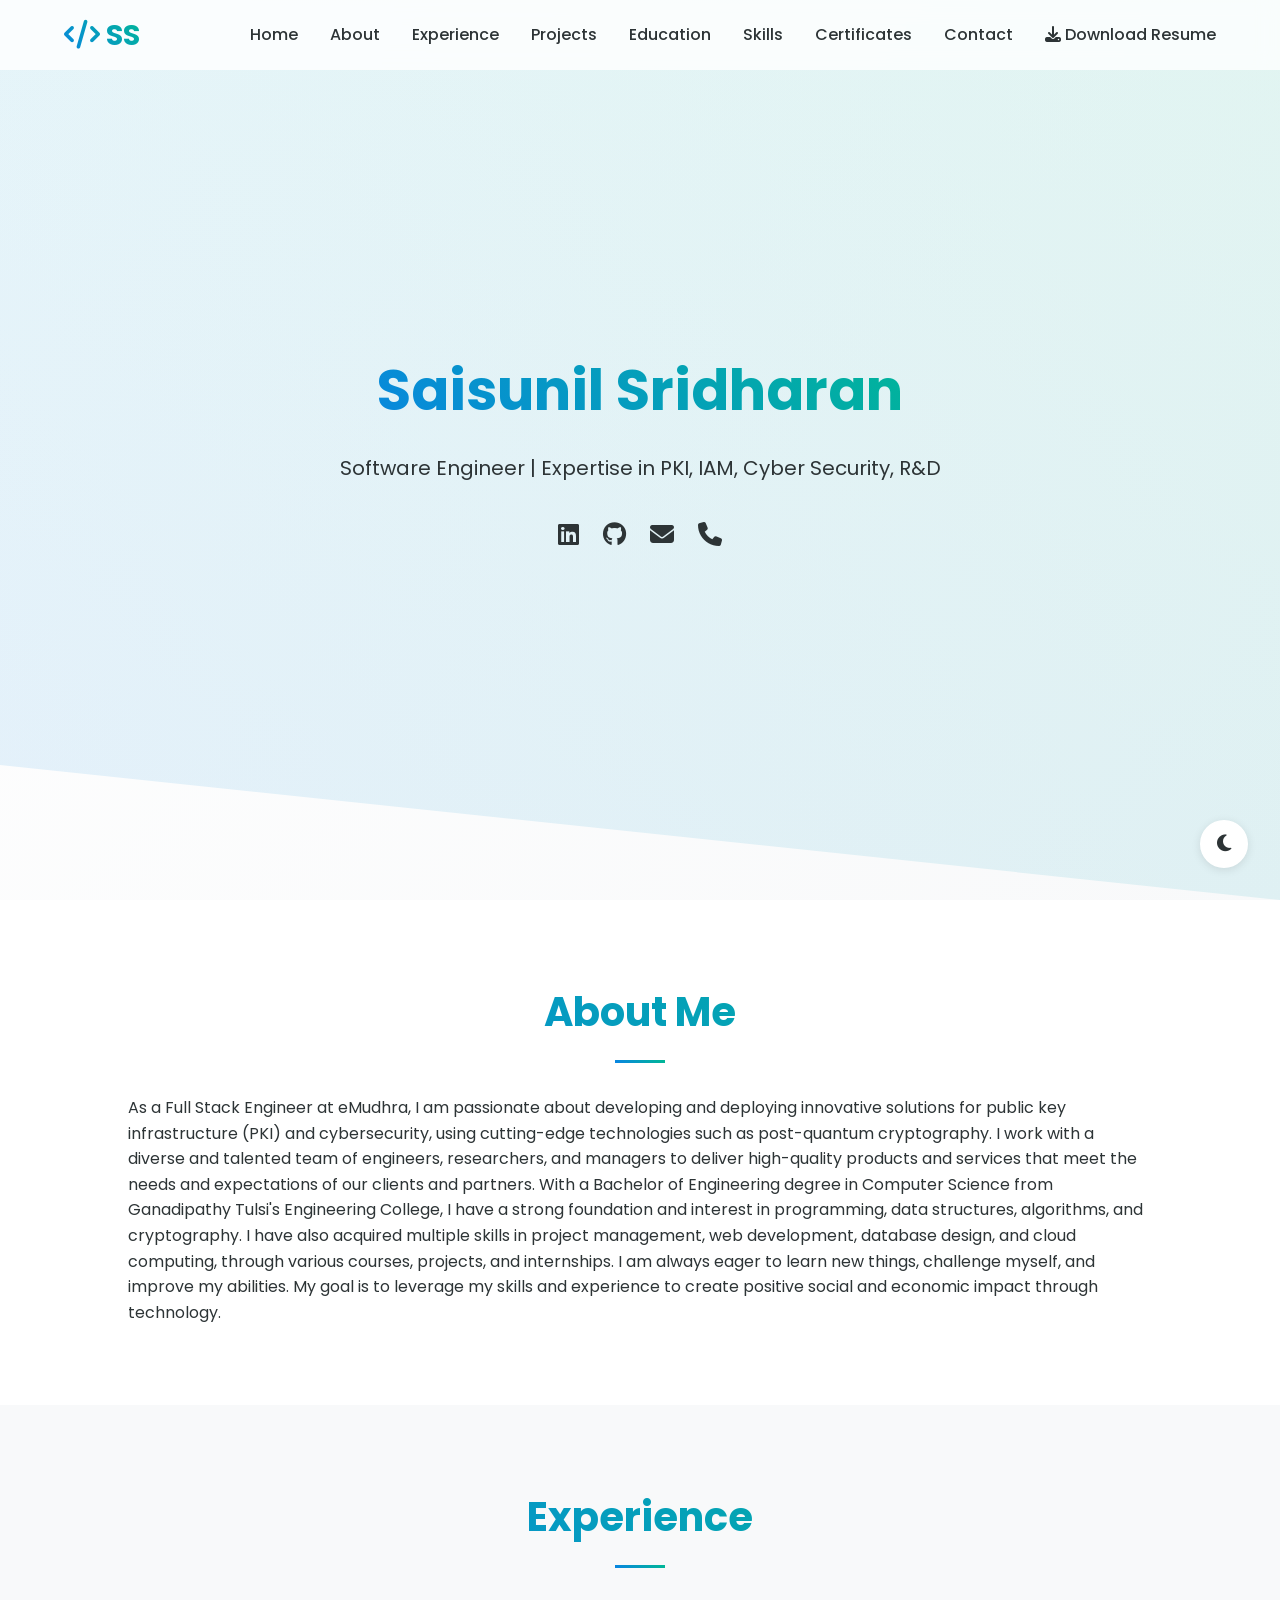
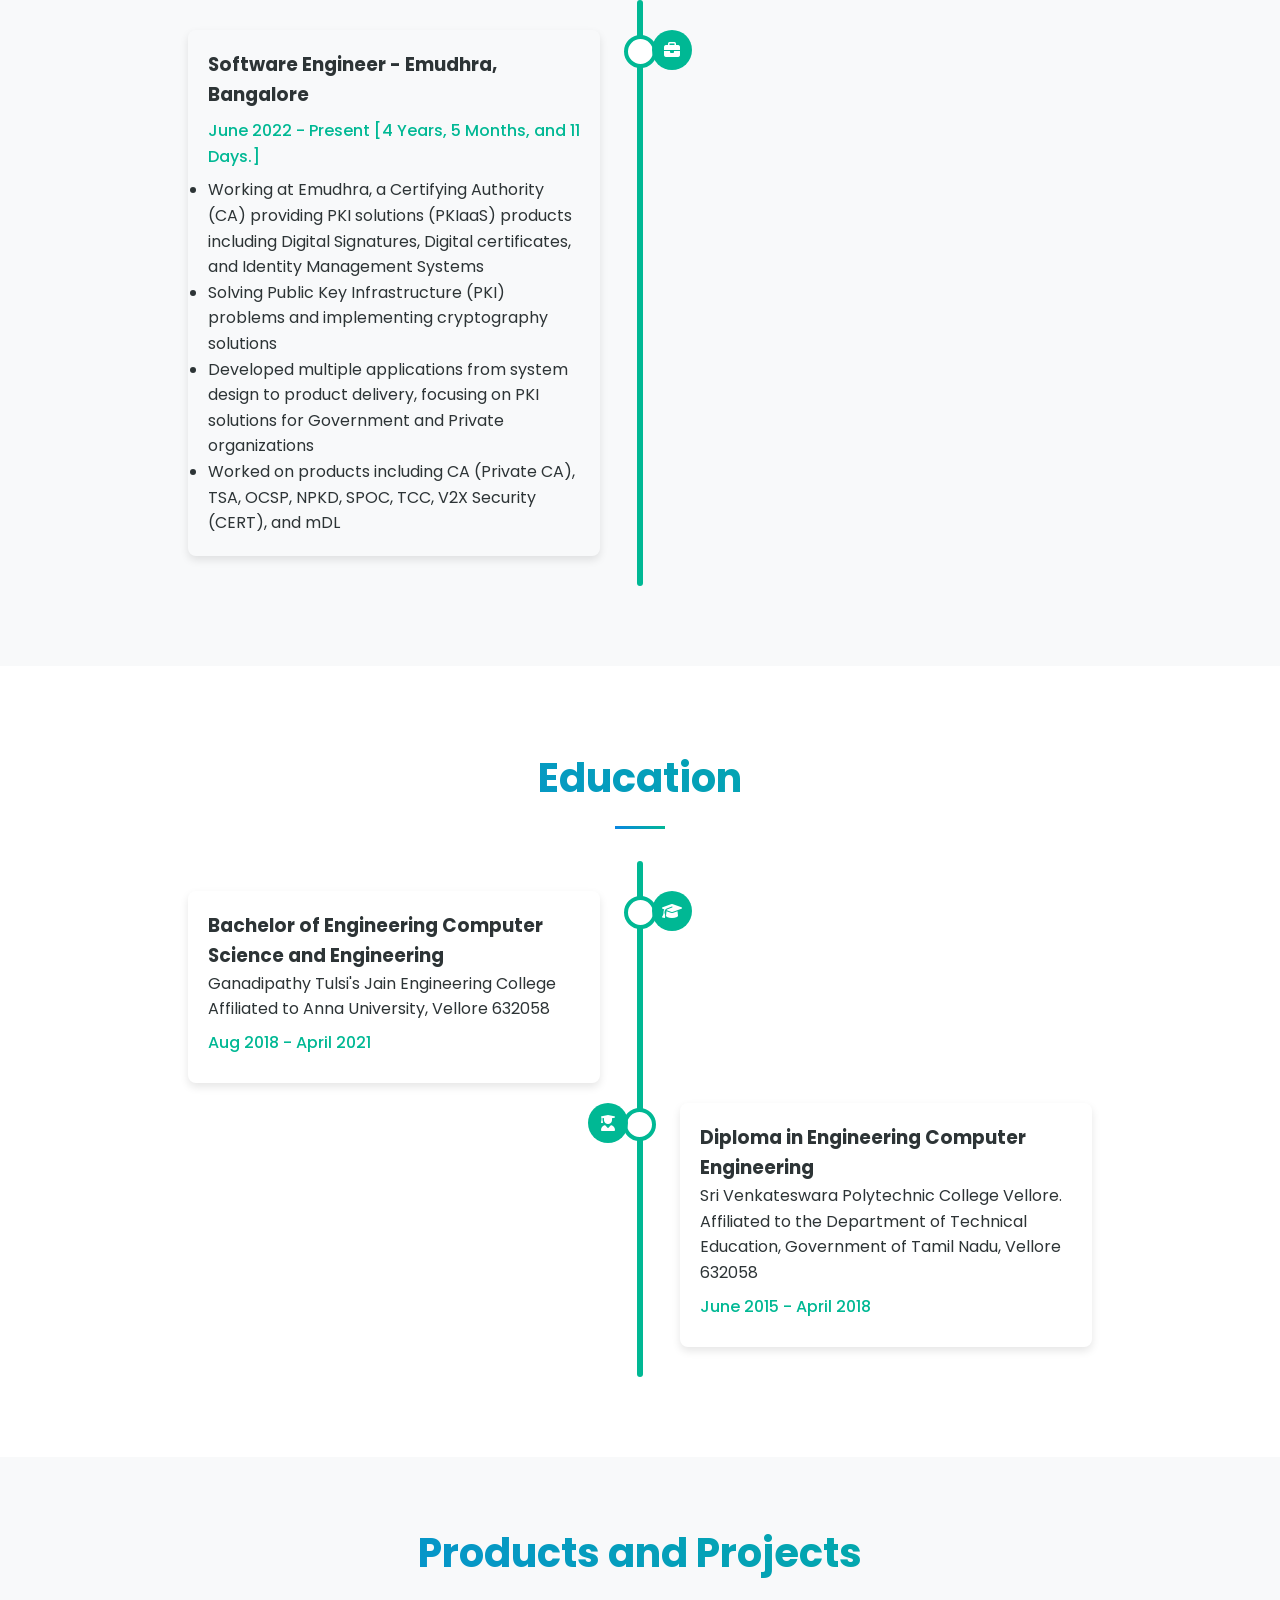
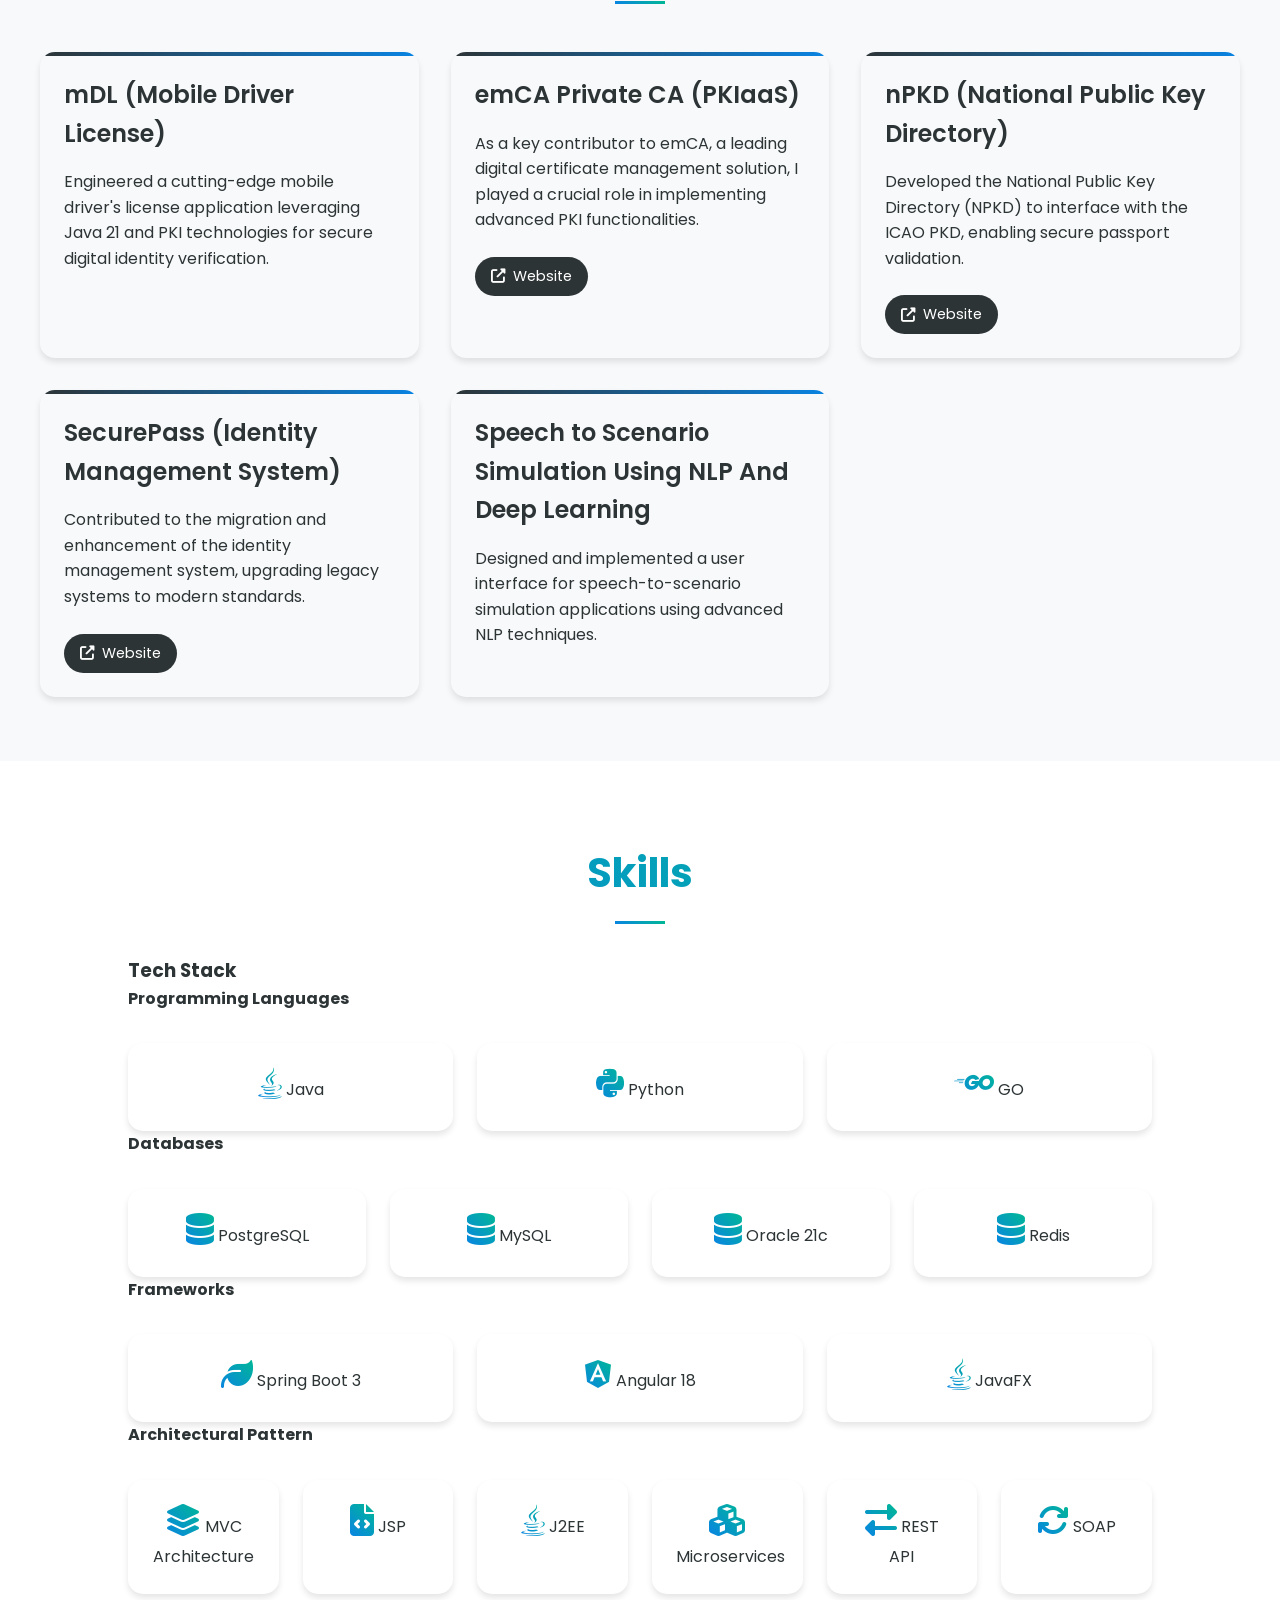
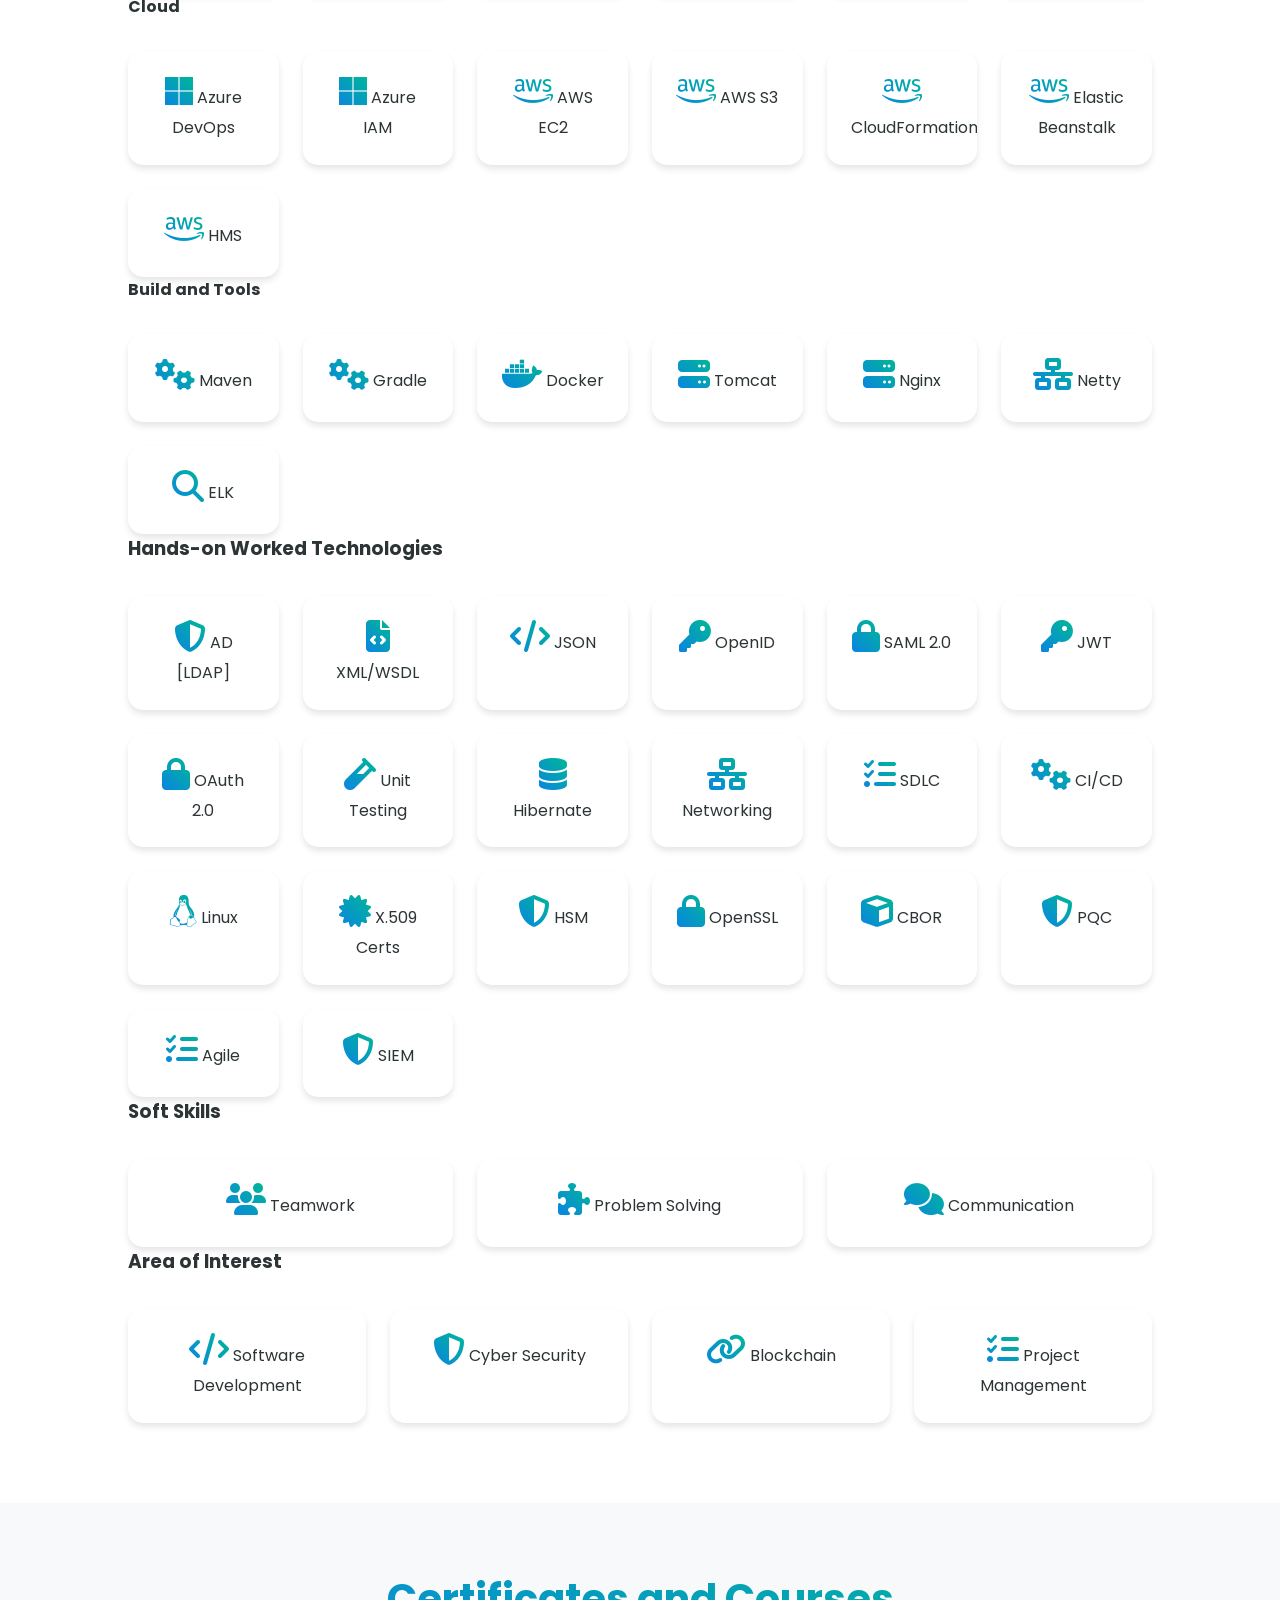
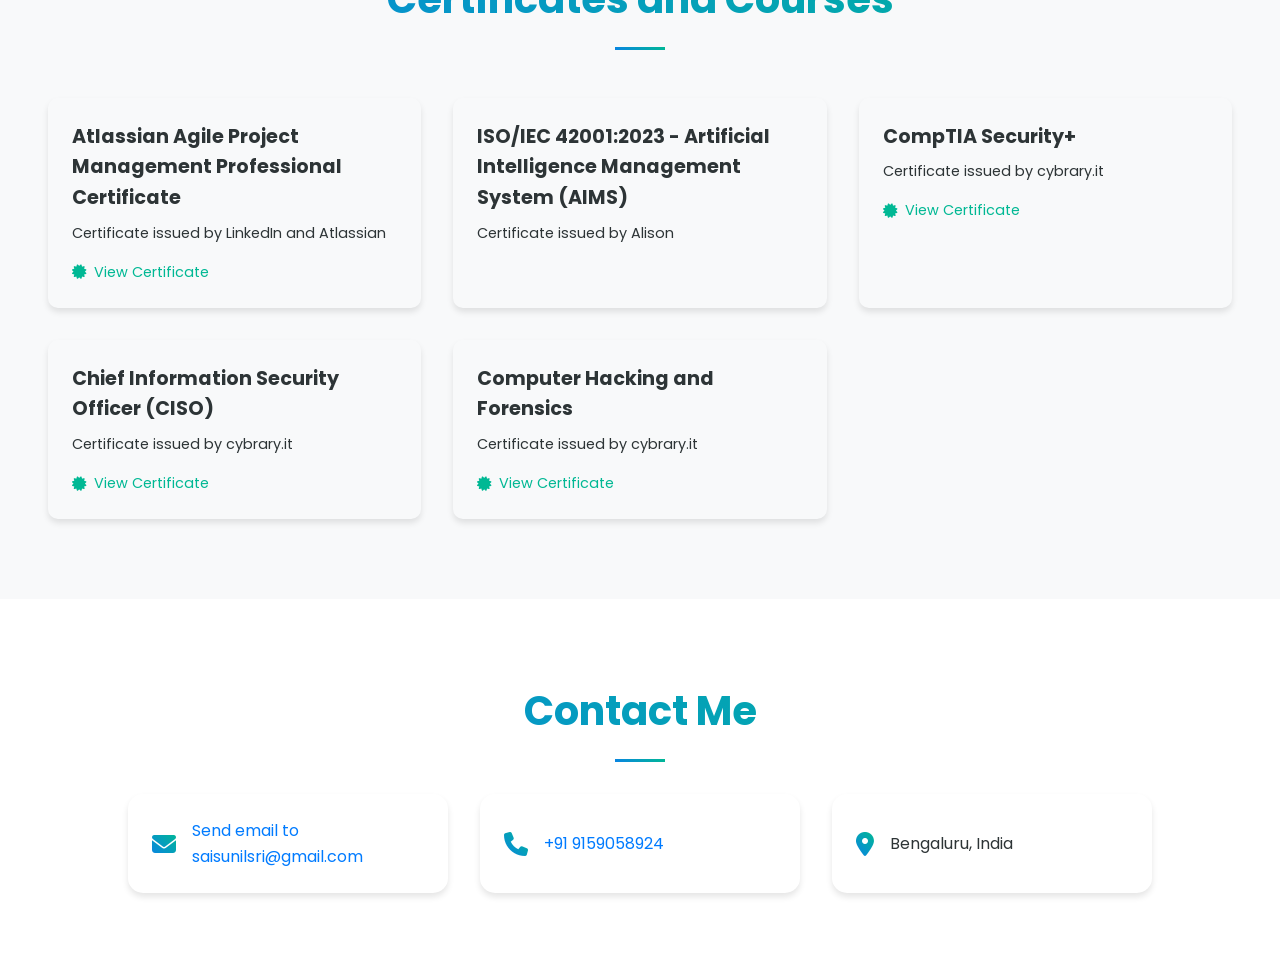
==== commit d8cee865: "New Update for 3 years recently updated." ====
--- a/index.html
+++ b/index.html
@@ -38,8 +38,8 @@
             <p class="animate-text-delay">Software Engineer | Expertise in PKI, IAM, Cyber Security, R&amp;D</p>
             <div class="social-links">
                 <a href="https://www.linkedin.com/in/saisunilsridharan/" target="_blank"><i class="fab fa-linkedin"></i></a>
-                <a href="https://github.com/saisunil" target="_blank"><i class="fab fa-github"></i></a>
-                <a href="mailto:saisunilsri@gmail.com"><i class="fas fa-envelope"></i></a>
+                <a href="https://github.com/saisunilsridharan" target="_blank"><i class="fab fa-github"></i></a>
+                <a href="mailto:saisunilsri@gmail.com?subject=New opportunity for Saisunil Sridharan&body=Hello Saisunil Sridharan, I have an exciting opportunity I'd like to discuss. Please connect with me to learn more."><i class="fas fa-envelope"></i></a>
                 <a href="tel:+91-9159058924"><i class="fa fa-phone" aria-hidden="true"></i></a>
             </div>
         </div>
@@ -118,28 +118,28 @@
             <div class="project-item">
                 <h3>emCA Private CA (PKIaaS)</h3>
                 <p>As a key contributor to emCA, a leading digital certificate management solution, I played a crucial role in implementing advanced PKI functionalities.</p>
-                <!-- <div class="project-links">
-                    <a href="https://github.com/saisunil/emca-project" target="_blank" class="project-link"><i class="fab fa-github"></i> GitHub</a>
-                    <a href="https://emca.emudhra.com" target="_blank" class="project-link"><i class="fas fa-external-link-alt"></i> Website</a>
-                </div> -->
+               <div class="project-links">
+                    <!-- <a href="https://github.com/saisunil/emca-project" target="_blank" class="project-link"><i class="fab fa-github"></i> GitHub</a> -->
+                    <a href="https://emca.emudhra.com/" target="_blank" class="project-link"><i class="fas fa-external-link-alt"></i> Website</a>
+                </div> 
             </div>
 
             <div class="project-item">
                 <h3>nPKD (National Public Key Directory)</h3>
                 <p>Developed the National Public Key Directory (NPKD) to interface with the ICAO PKD, enabling secure passport validation.</p>
-                <!-- <div class="project-links">
-                    <a href="https://github.com/saisunil/npkd-project" target="_blank" class="project-link"><i class="fab fa-github"></i> GitHub</a>
-                    <a href="https://npkd.emudhra.com" target="_blank" class="project-link"><i class="fas fa-external-link-alt"></i> Website</a>
-                </div> -->
+                 <div class="project-links">
+                    <!-- <a href="https://github.com/saisunil/npkd-project" target="_blank" class="project-link"><i class="fab fa-github"></i> GitHub</a> -->
+                    <a href="https://emudhra.com/en/emca-for-epassports" target="_blank" class="project-link"><i class="fas fa-external-link-alt"></i> Website</a>
+                </div> 
             </div>
 
             <div class="project-item">
-                <h3>emIDAM (Identity Management System)</h3>
+                <h3>SecurePass (Identity Management System)</h3>
                 <p>Contributed to the migration and enhancement of the identity management system, upgrading legacy systems to modern standards.</p>
-                <!-- <div class="project-links">
-                    <a href="https://github.com/saisunil/emidam-project" target="_blank" class="project-link"><i class="fab fa-github"></i> GitHub</a>
-                    <a href="https://emidam.emudhra.com" target="_blank" class="project-link"><i class="fas fa-external-link-alt"></i> Website</a>
-                </div> -->
+                <div class="project-links">
+                    <!-- <a href="https://github.com/saisunil/emidam-project" target="_blank" class="project-link"><i class="fab fa-github"></i> GitHub</a> -->
+                    <a href="https://emudhra.com/en/securepass-iam" target="_blank" class="project-link"><i class="fas fa-external-link-alt"></i> Website</a>
+                </div> 
             </div>
 
             <div class="project-item">
@@ -176,10 +176,6 @@
                         <i class="fab fa-golang"></i>
                         <span>GO</span>
                     </div>
-                    <div class="skill-item">
-                        <i class="fas fa-code"></i>
-                        <span>C++</span>
-                    </div>
                 </div>
             </div>
 
@@ -349,6 +345,10 @@
                 <div class="skill-item">
                     <i class="fas fa-key"></i>
                     <span>JWT</span>
+                </div>
+                 <div class="skill-item">
+                    <i class="fas fa-lock"></i>
+                    <span>OAuth 2.0</span>
                 </div>
                 <div class="skill-item">
                     <i class="fas fa-vial"></i>
@@ -463,6 +463,12 @@
             </div>
 
             <div class="certificate-item">
+                <h3>ISO/IEC 42001:2023 - Artificial Intelligence Management System (AIMS)</h3>
+                <p>Certificate issued by Alison</p>
+            </div>
+
+
+            <div class="certificate-item">
                 <h3>CompTIA Security+</h3>
                 <p>Certificate issued by cybrary.it</p>
                 <div class="certificate-links">
@@ -499,7 +505,8 @@
         <div class="contact-info">
             <div class="contact-item">
                 <i class="fas fa-envelope"></i>
-                <p>saisunilsri@gmail.com</p>
+                <a href="mailto:saisunilsri@gmail.com?subject=New opportunity for Saisunil Sridharan&body=Hello Saisunil Sridharan, I have an exciting opportunity I'd like to discuss. Please connect with me to learn more.">Send email to saisunilsri@gmail.com</a>
+                <!-- <p>saisunilsri@gmail.com</p> -->
             </div>
             <div class="contact-item">
                 <i class="fas fa-phone"></i>
--- a/modern-style.css
+++ b/modern-style.css
@@ -250,14 +250,14 @@
     --shadow-color: rgba(0, 0, 0, 0.3);
 }
 
+/* a link styles */
+
+a[href^="tel:"],[href^="mailto:"] {
+    text-decoration: none;
+    color: #007bff;
+}
 [data-theme="dark"] span,
 [data-theme="dark"] p,
-/* Telephone link styles */
-a[href^="tel:"] {
-    text-decoration: none;
-    color: #007bff;
-}
-
 [data-theme="dark"] .text,
 [data-theme="dark"] *:not(.icon) > span {
     color: #007bff !important;
@@ -284,6 +284,10 @@
 }
 
 [data-theme="dark"] a:hover {
+    color: var(--hover-color);
+}
+
+[data-theme="dark"] a {
     color: var(--hover-color);
 }
 
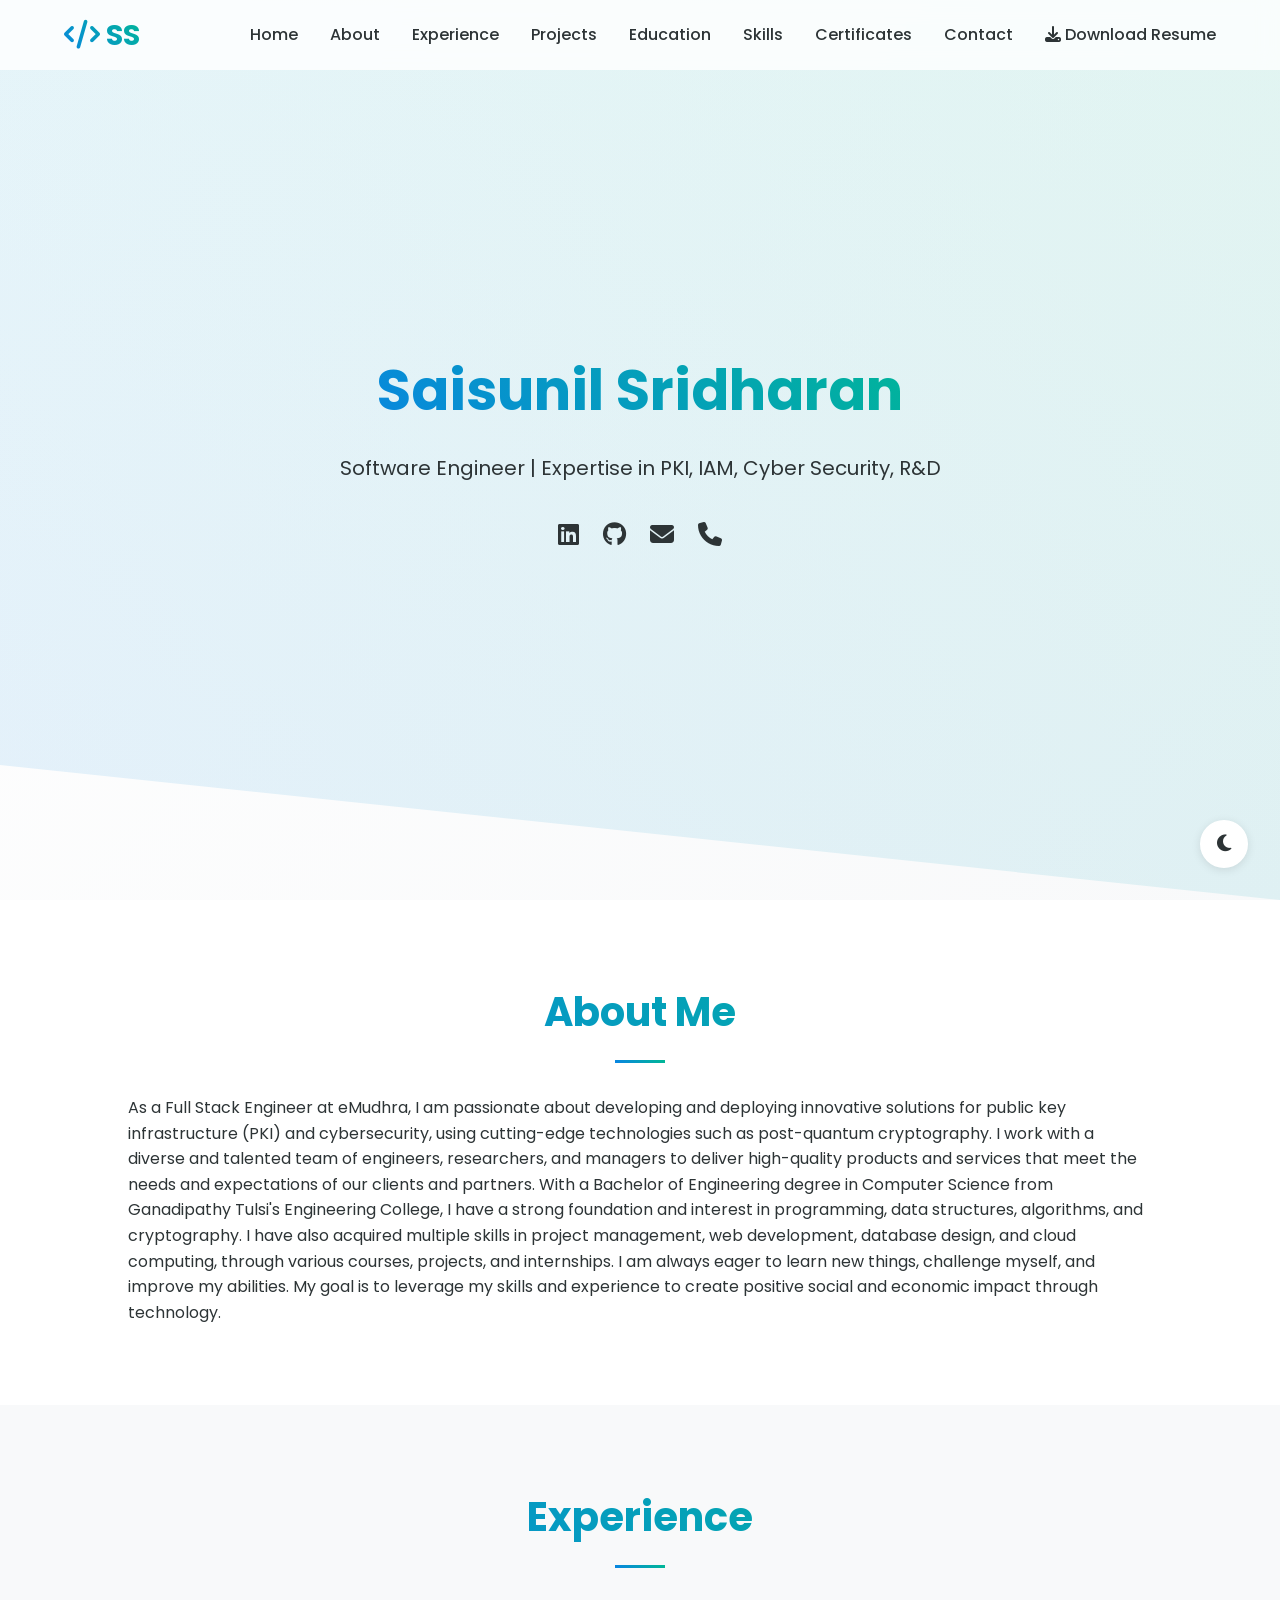
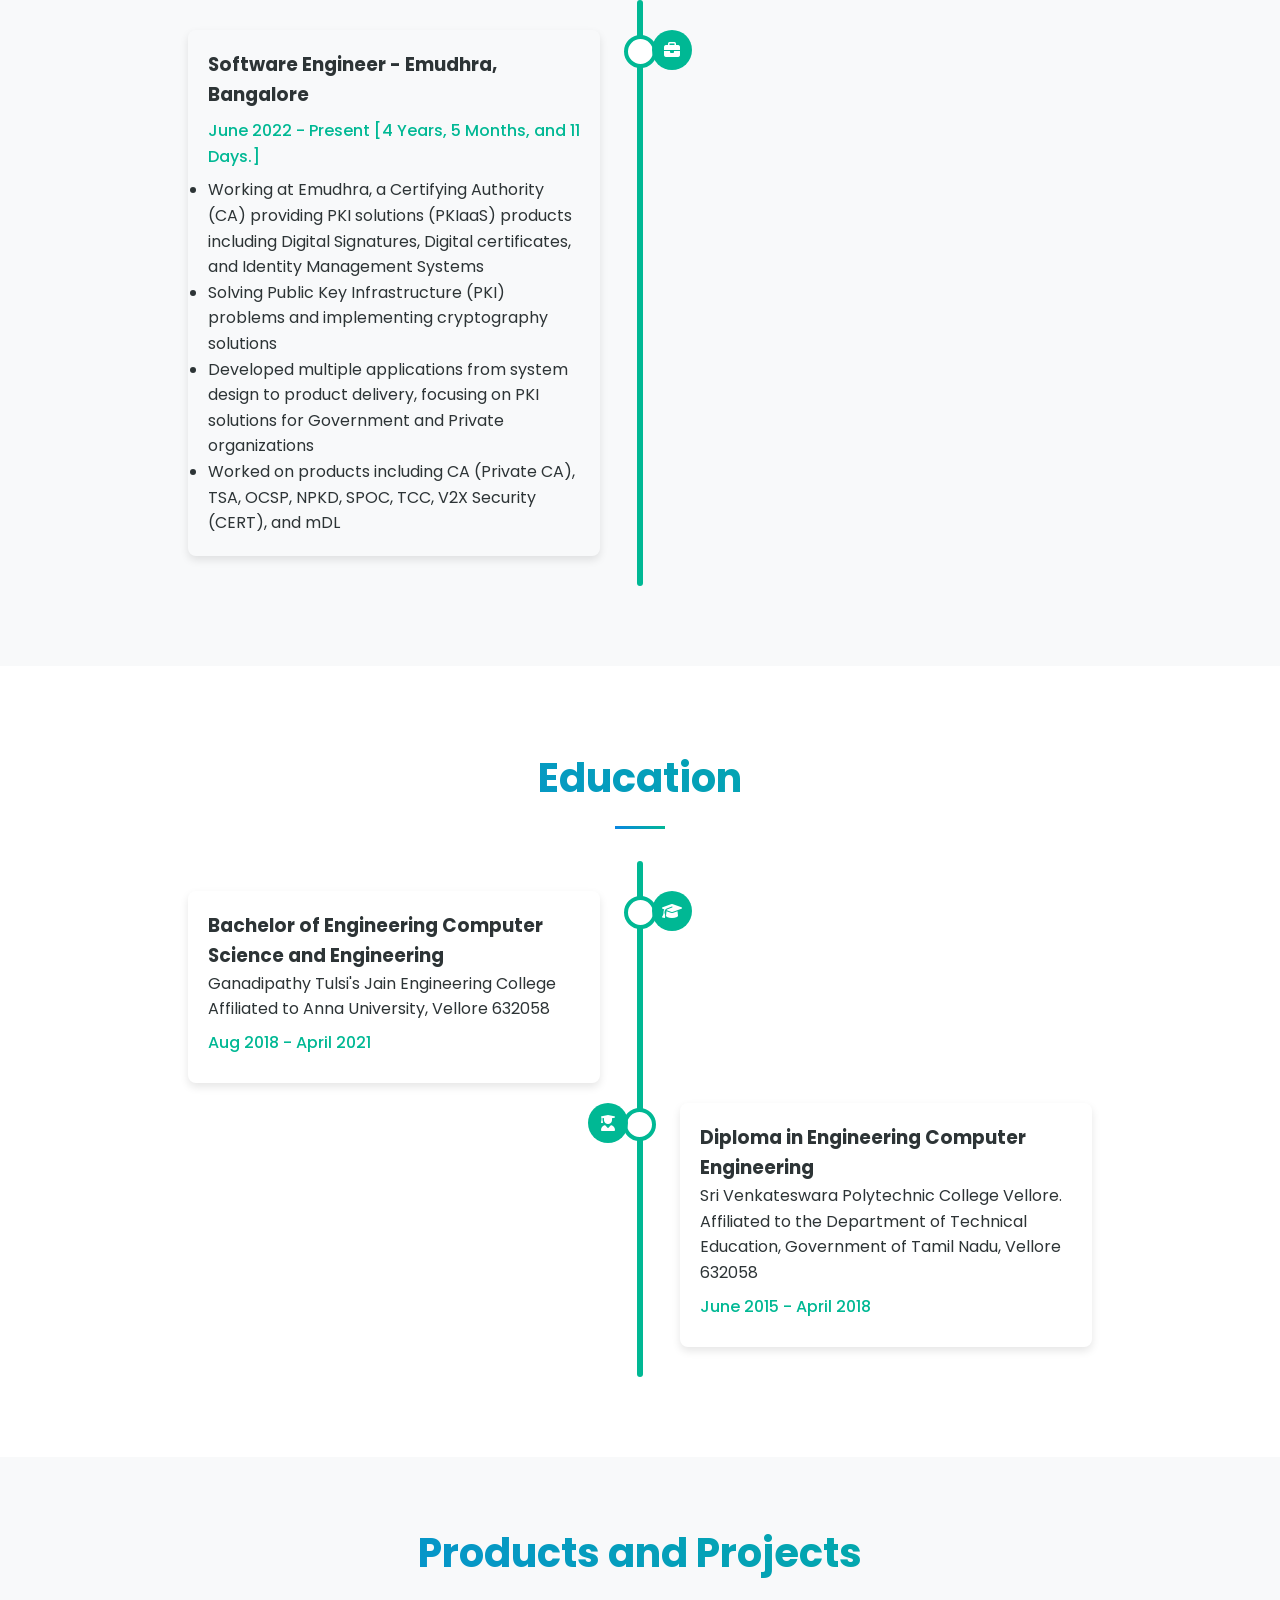
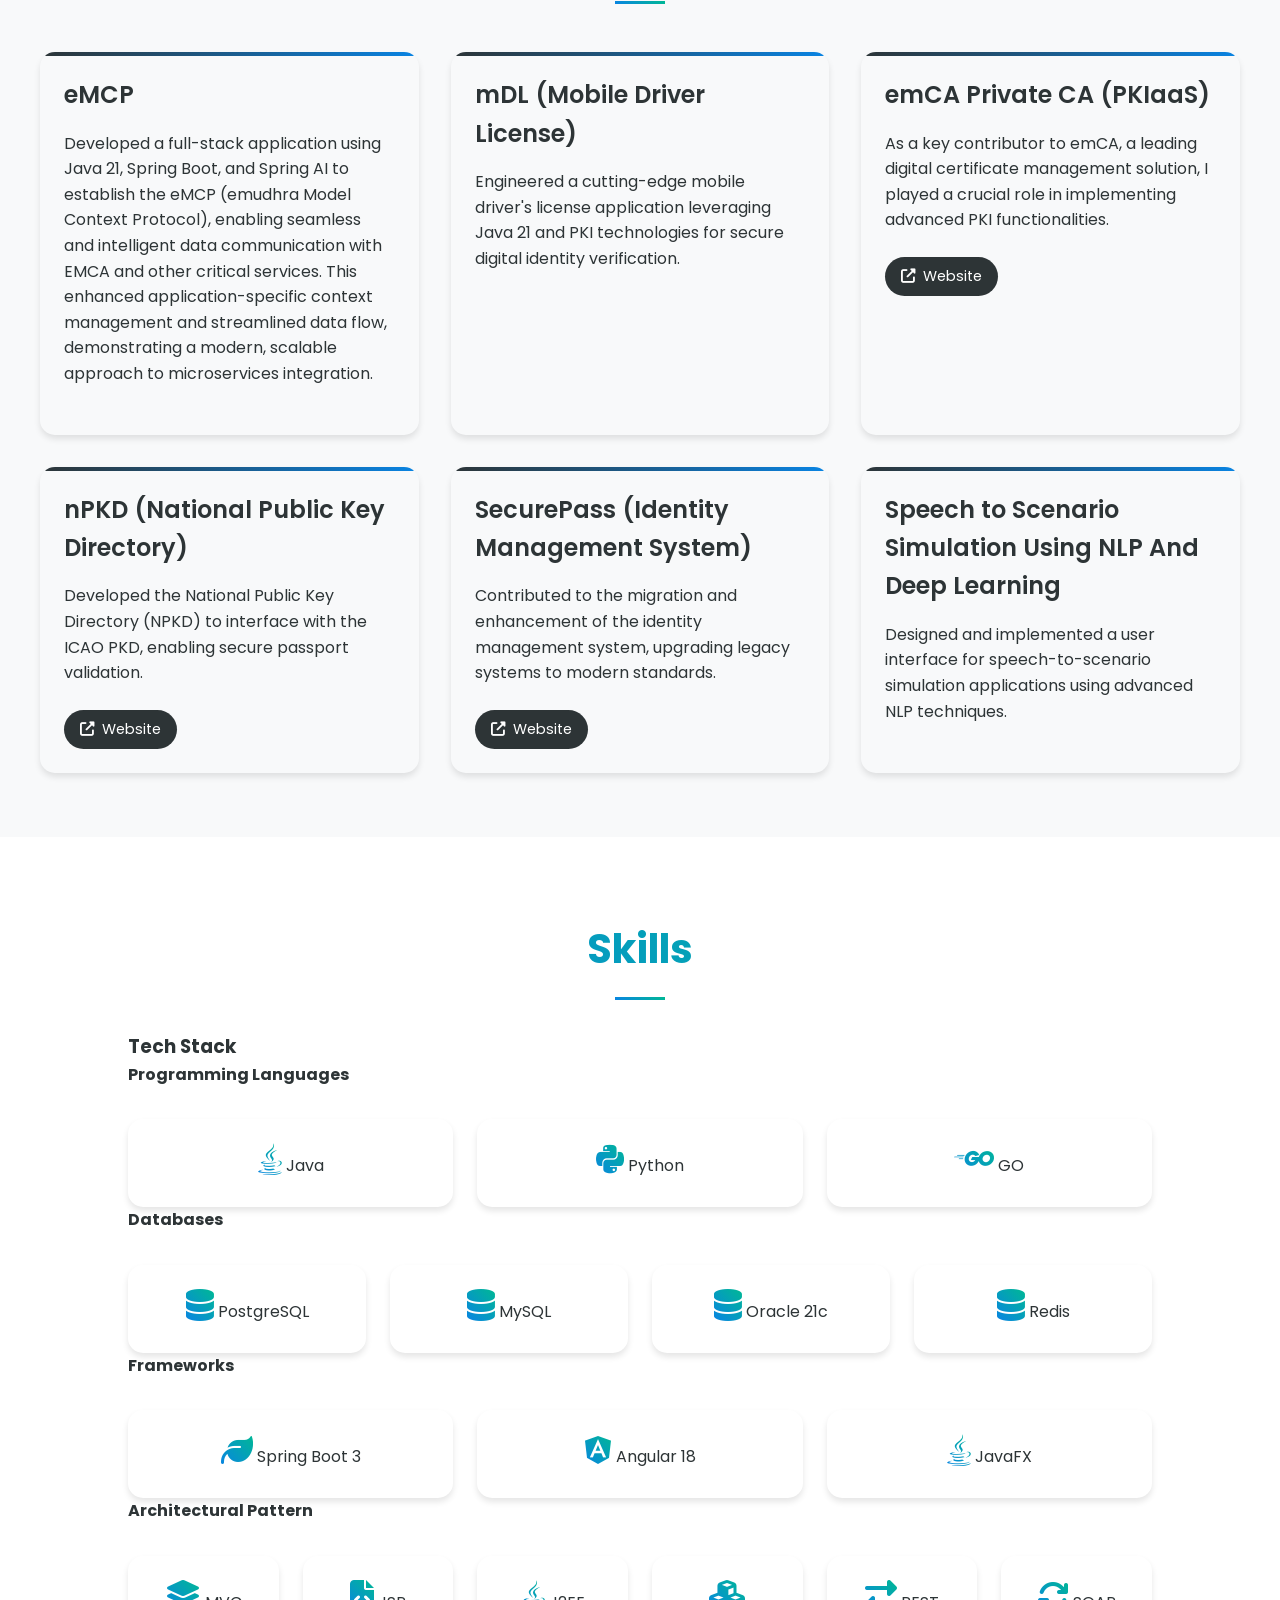
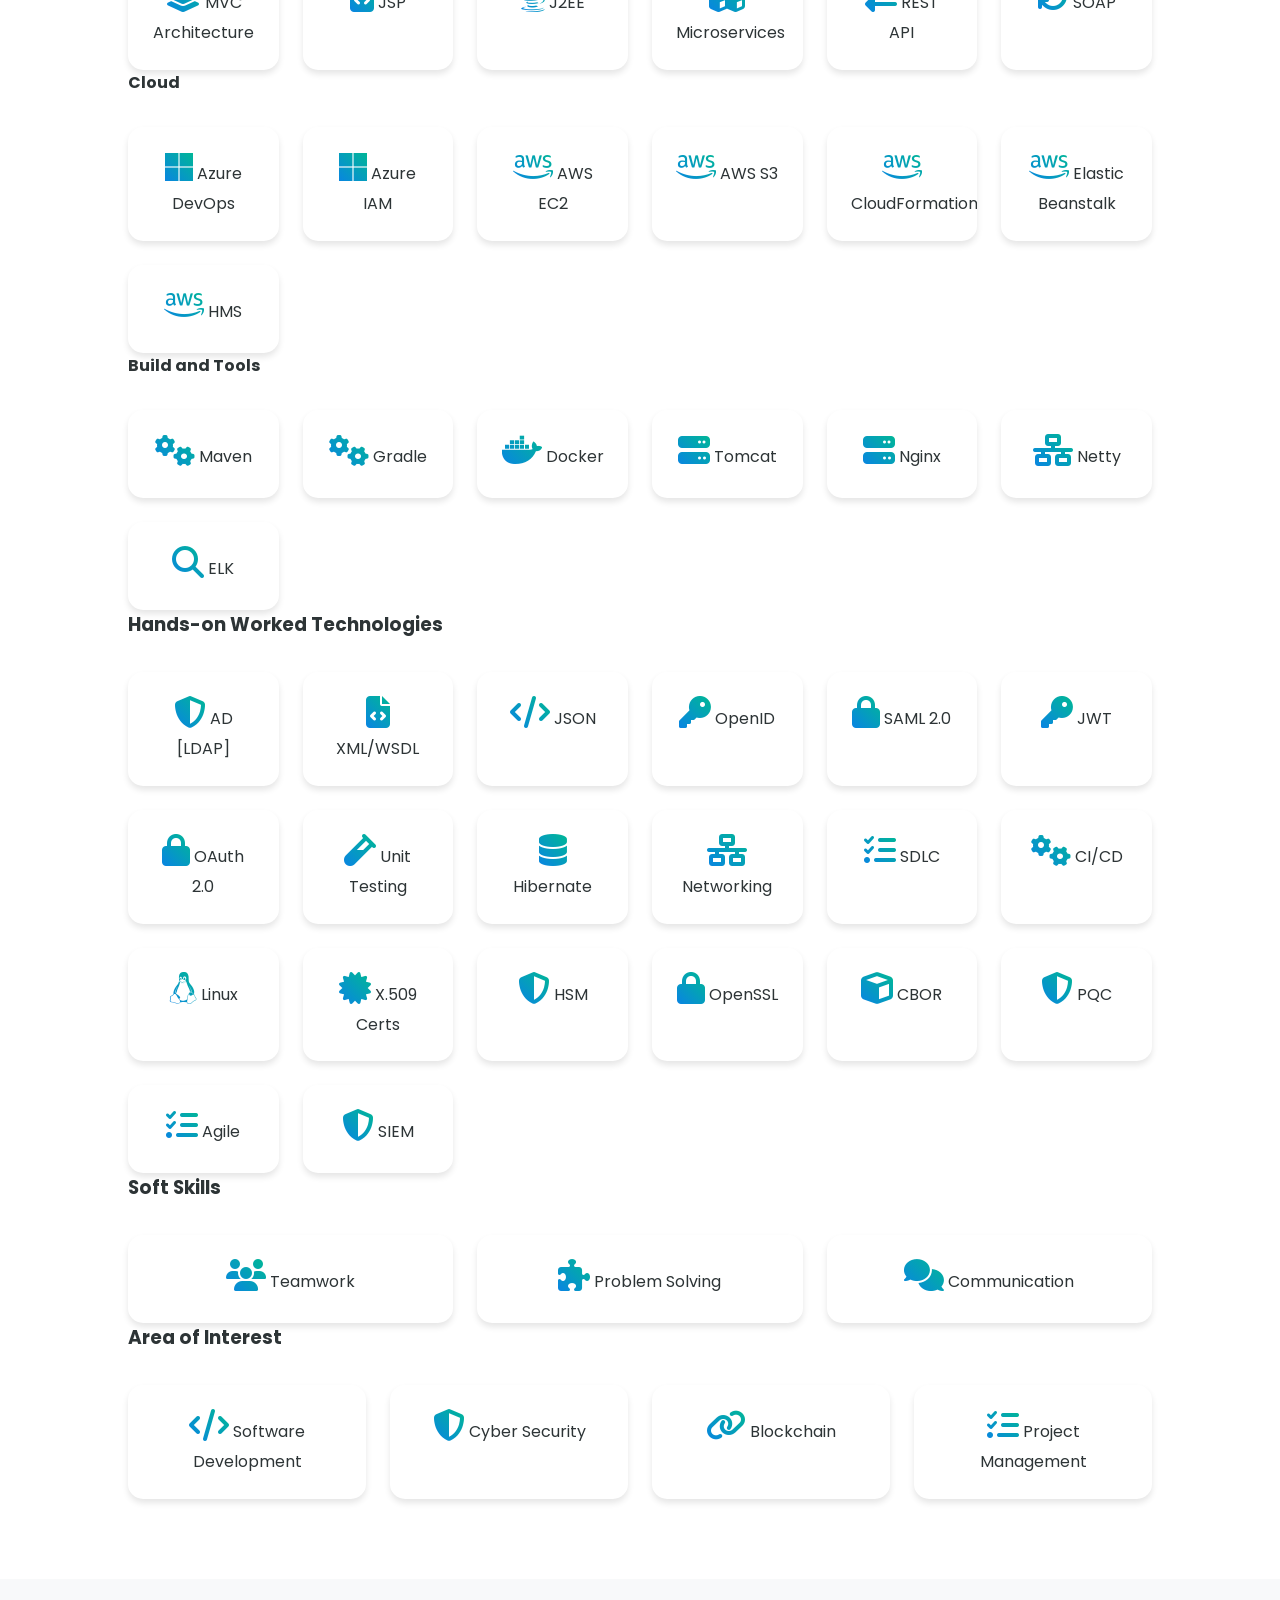
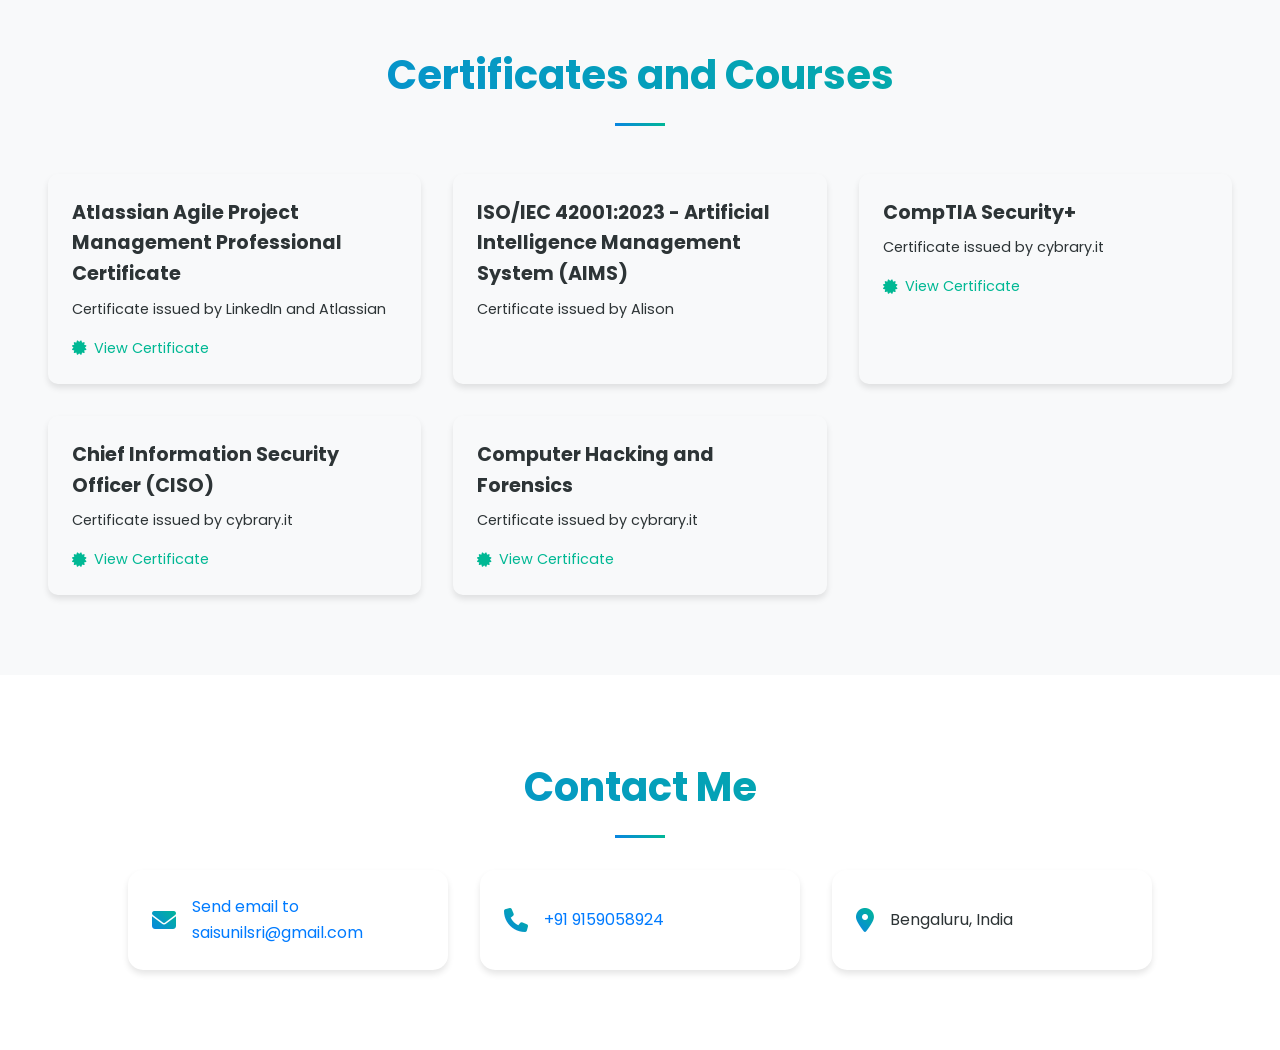
==== commit c3c09700: "eMCP new eMCP application" ====
--- a/index.html
+++ b/index.html
@@ -106,6 +106,16 @@
     <section id="projects" class="projects">
         <h2>Products and Projects</h2>
         <div class="project-grid">
+
+            <div class="project-item">
+                <h3>eMCP</h3>
+                <p>Developed a full-stack application using Java 21, Spring Boot, and Spring AI to establish the eMCP (emudhra Model Context Protocol), enabling seamless and intelligent data communication with EMCA and other critical services. This enhanced application-specific context management and streamlined data flow, demonstrating a modern, scalable approach to microservices integration.</p>
+                <!-- <div class="project-links">
+                    <a href="https://github.com/saisunil/mdl-project" target="_blank" class="project-link"><i class="fab fa-github"></i> GitHub</a>
+                    <a href="https://mdl.emudhra.com" target="_blank" class="project-link"><i class="fas fa-external-link-alt"></i> Live Demo</a>
+                </div> -->
+            </div>
+
             <div class="project-item">
                 <h3>mDL (Mobile Driver License)</h3>
                 <p>Engineered a cutting-edge mobile driver's license application leveraging Java 21 and PKI technologies for secure digital identity verification.</p>
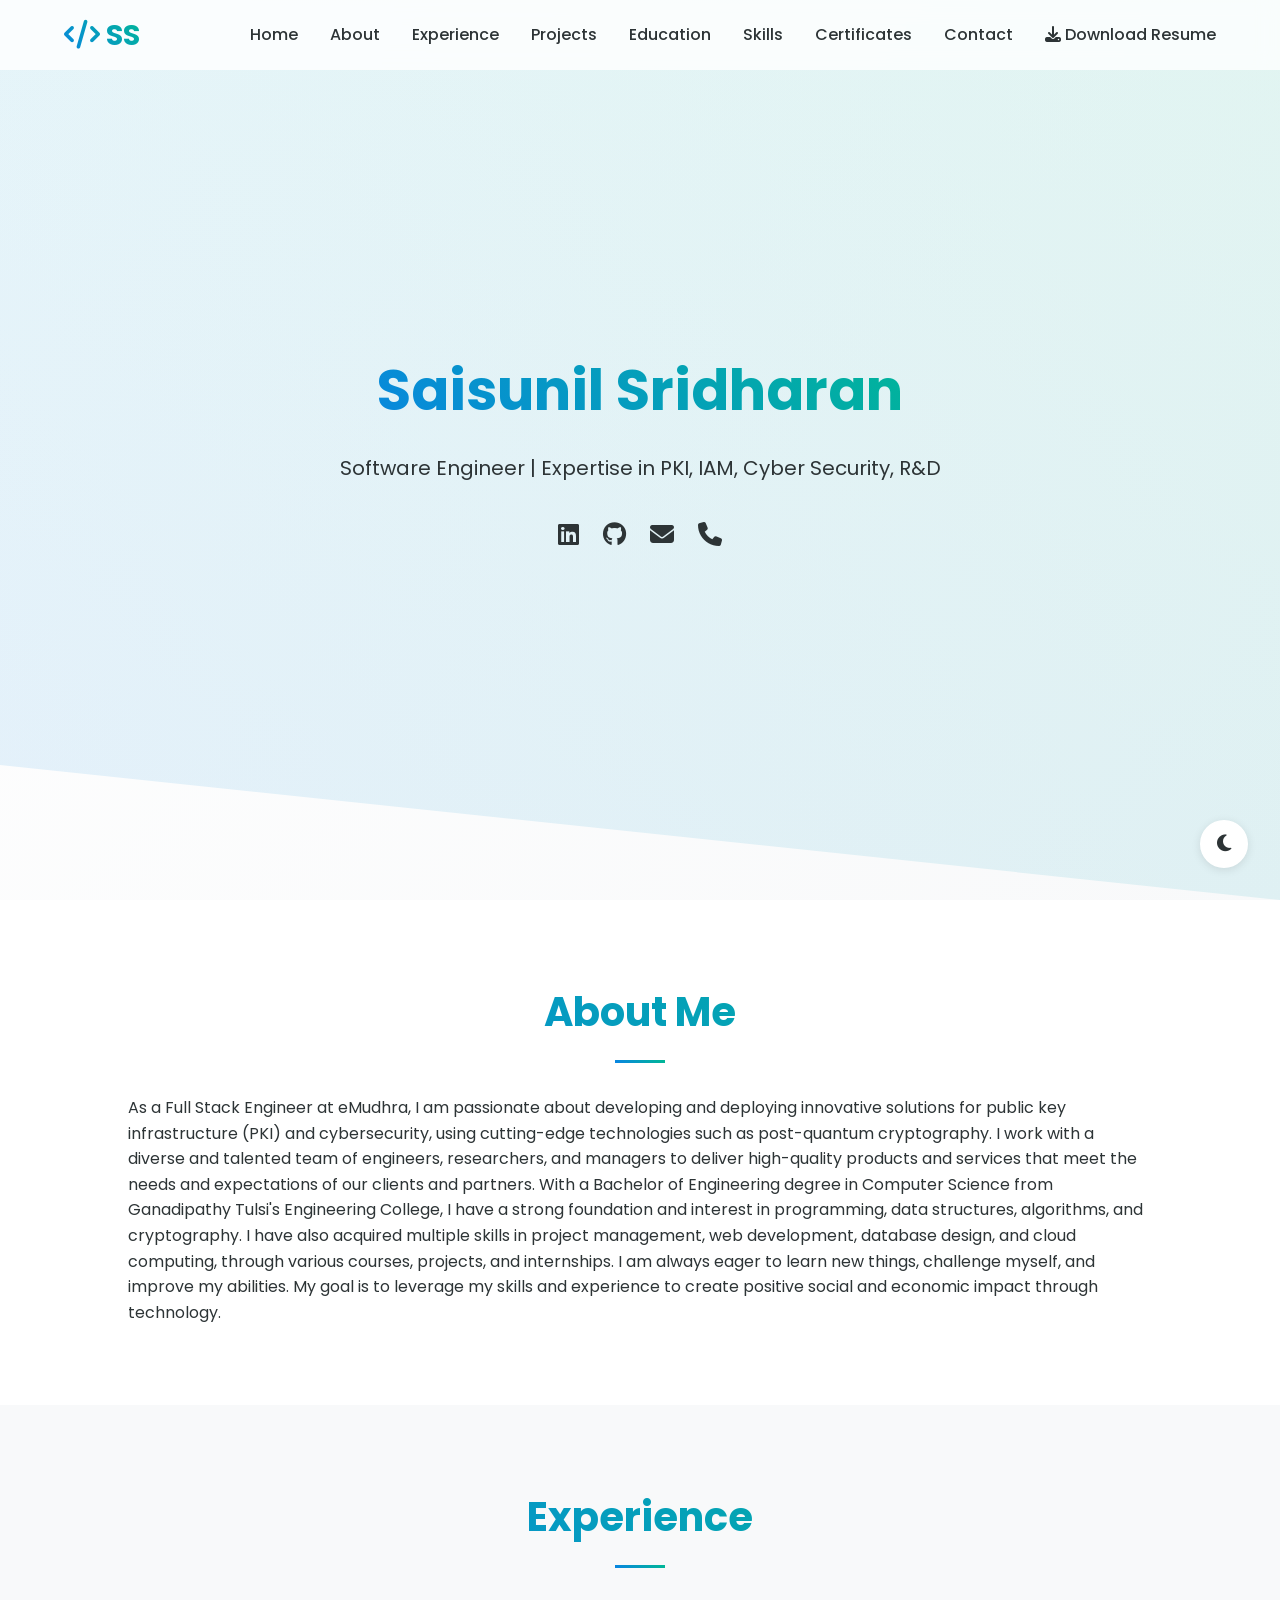
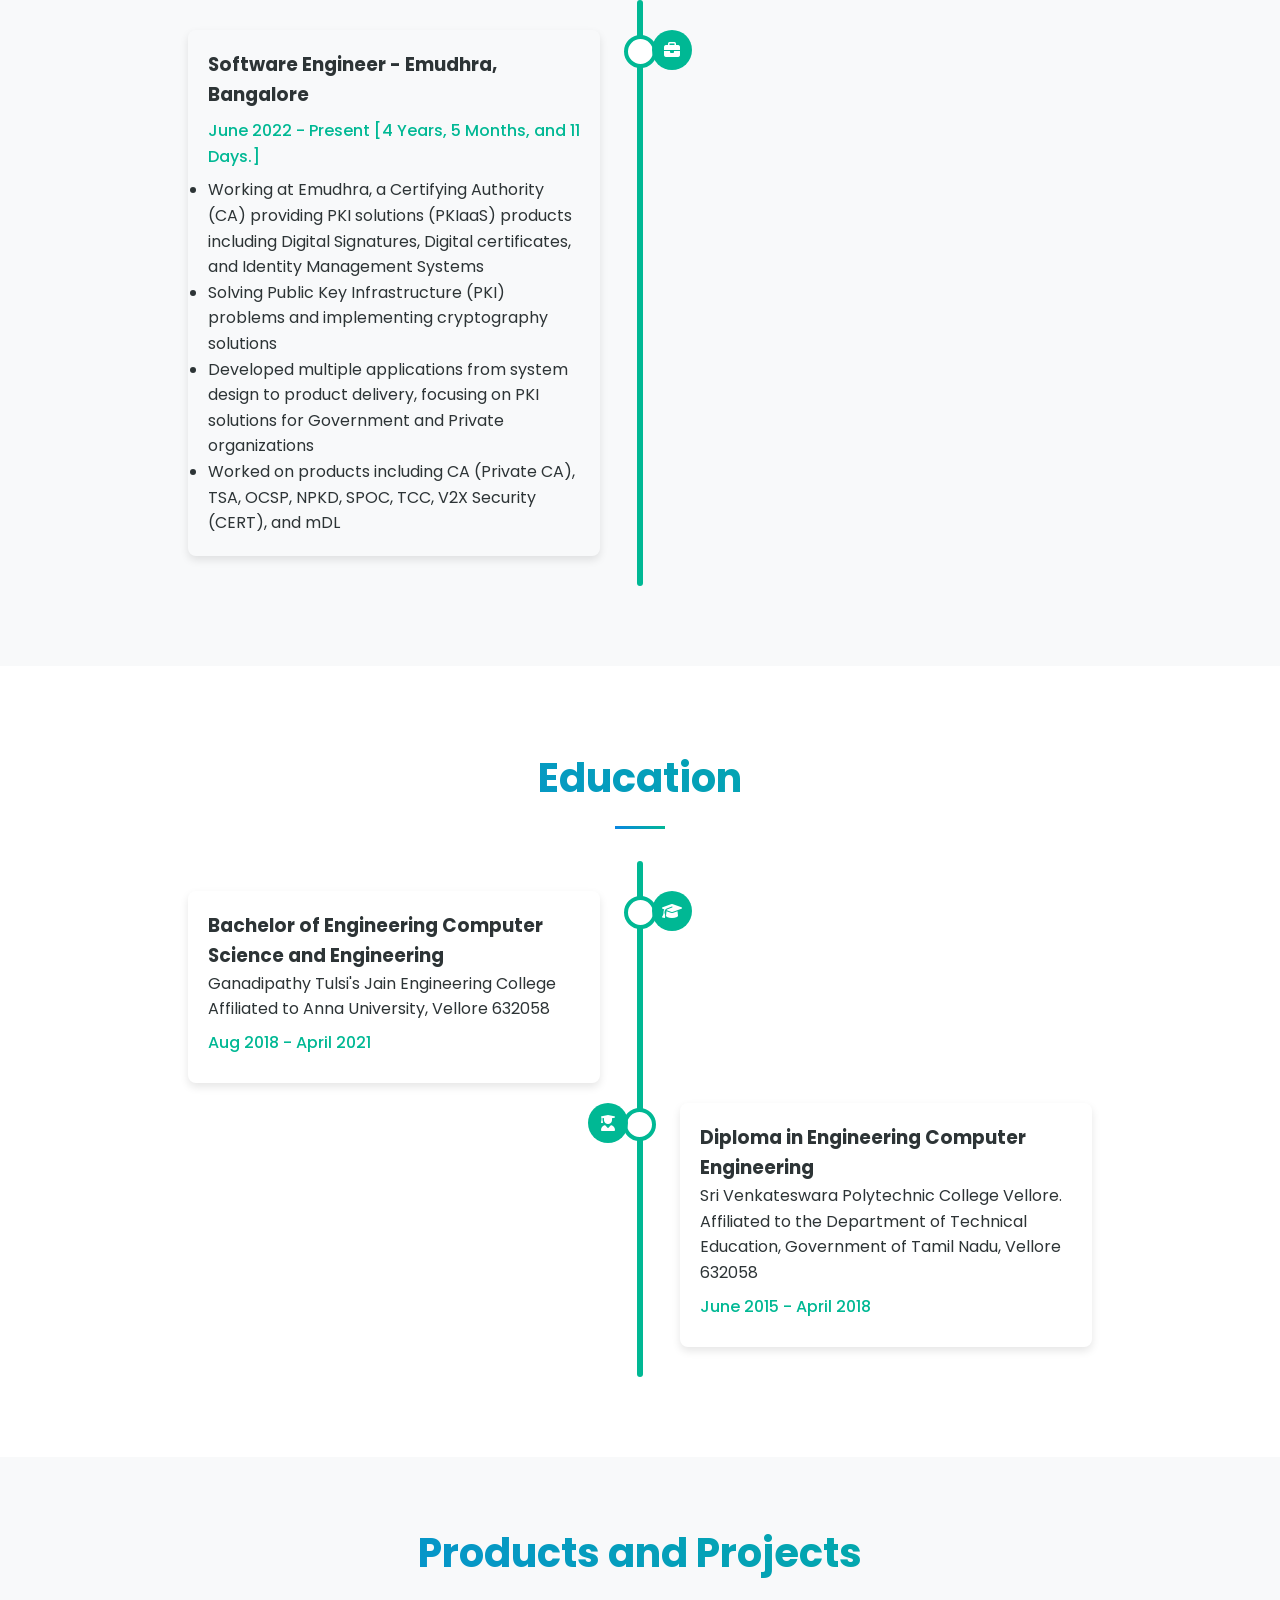
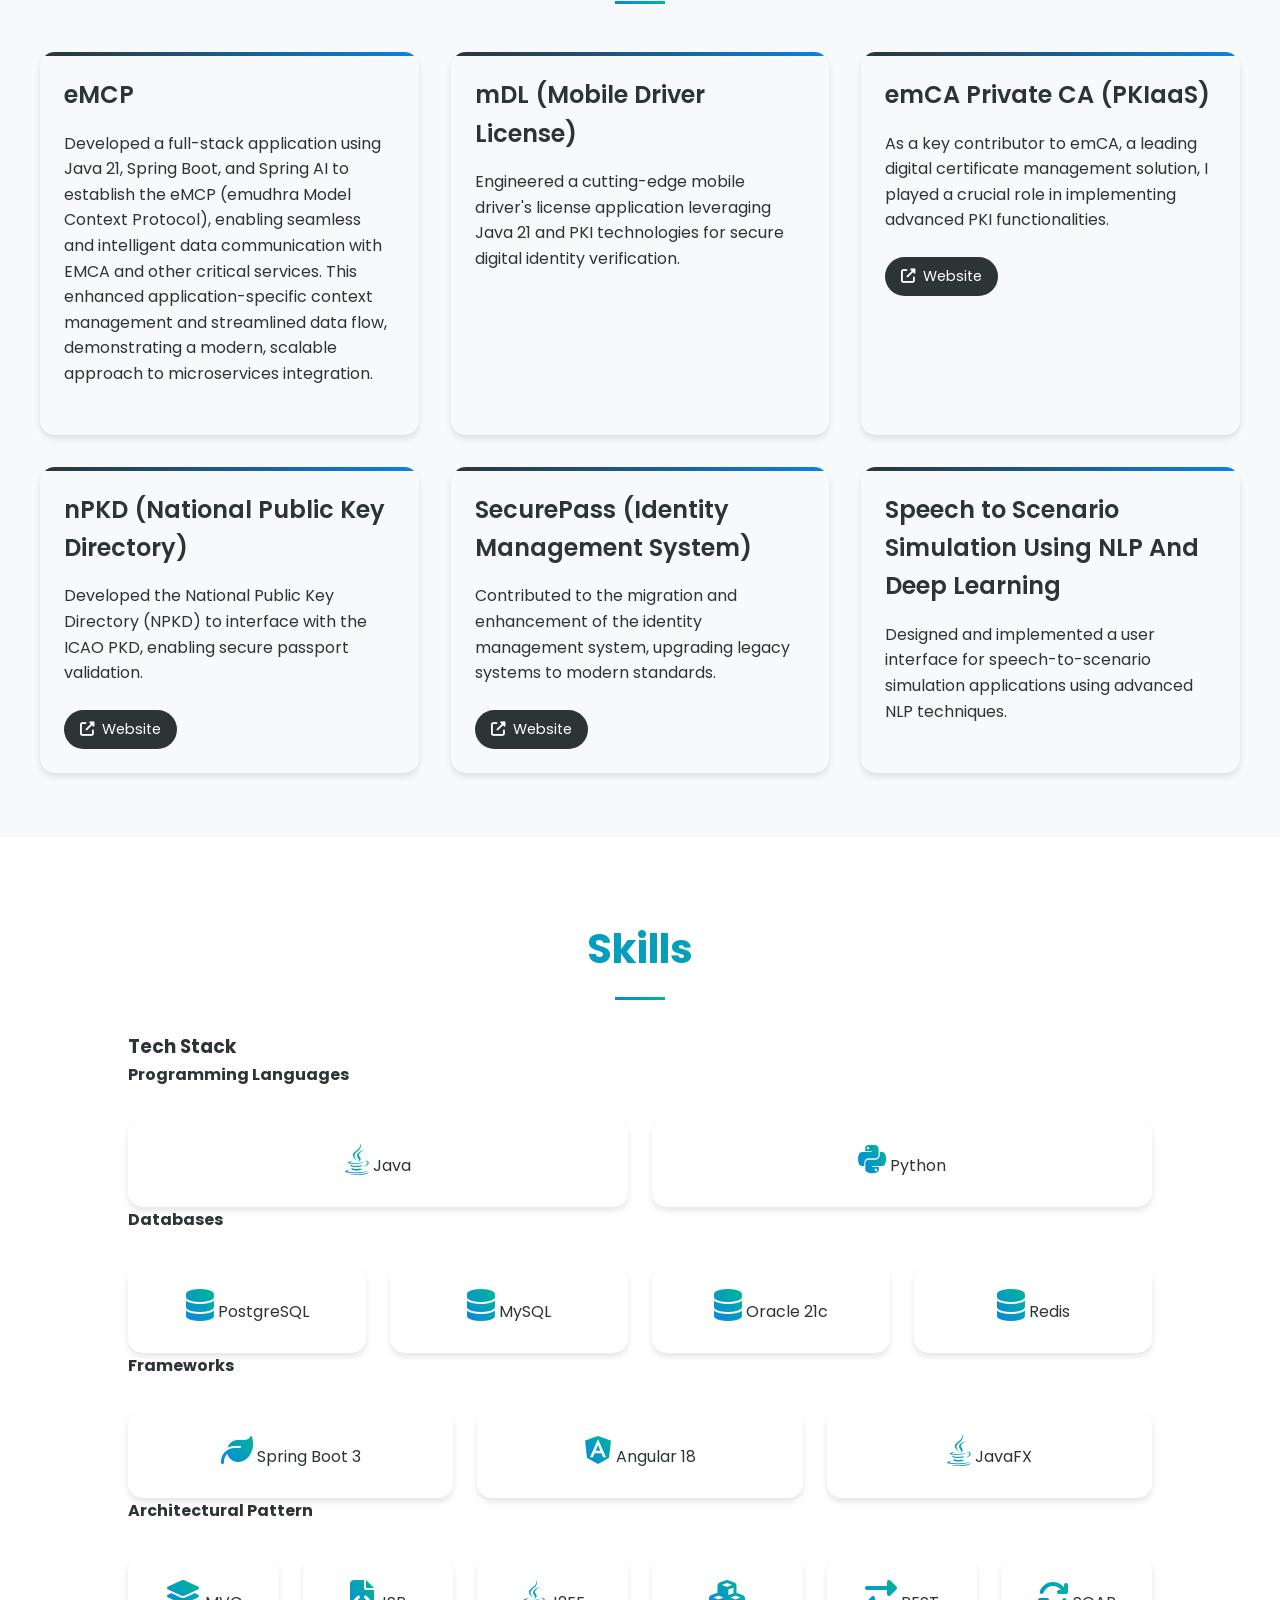
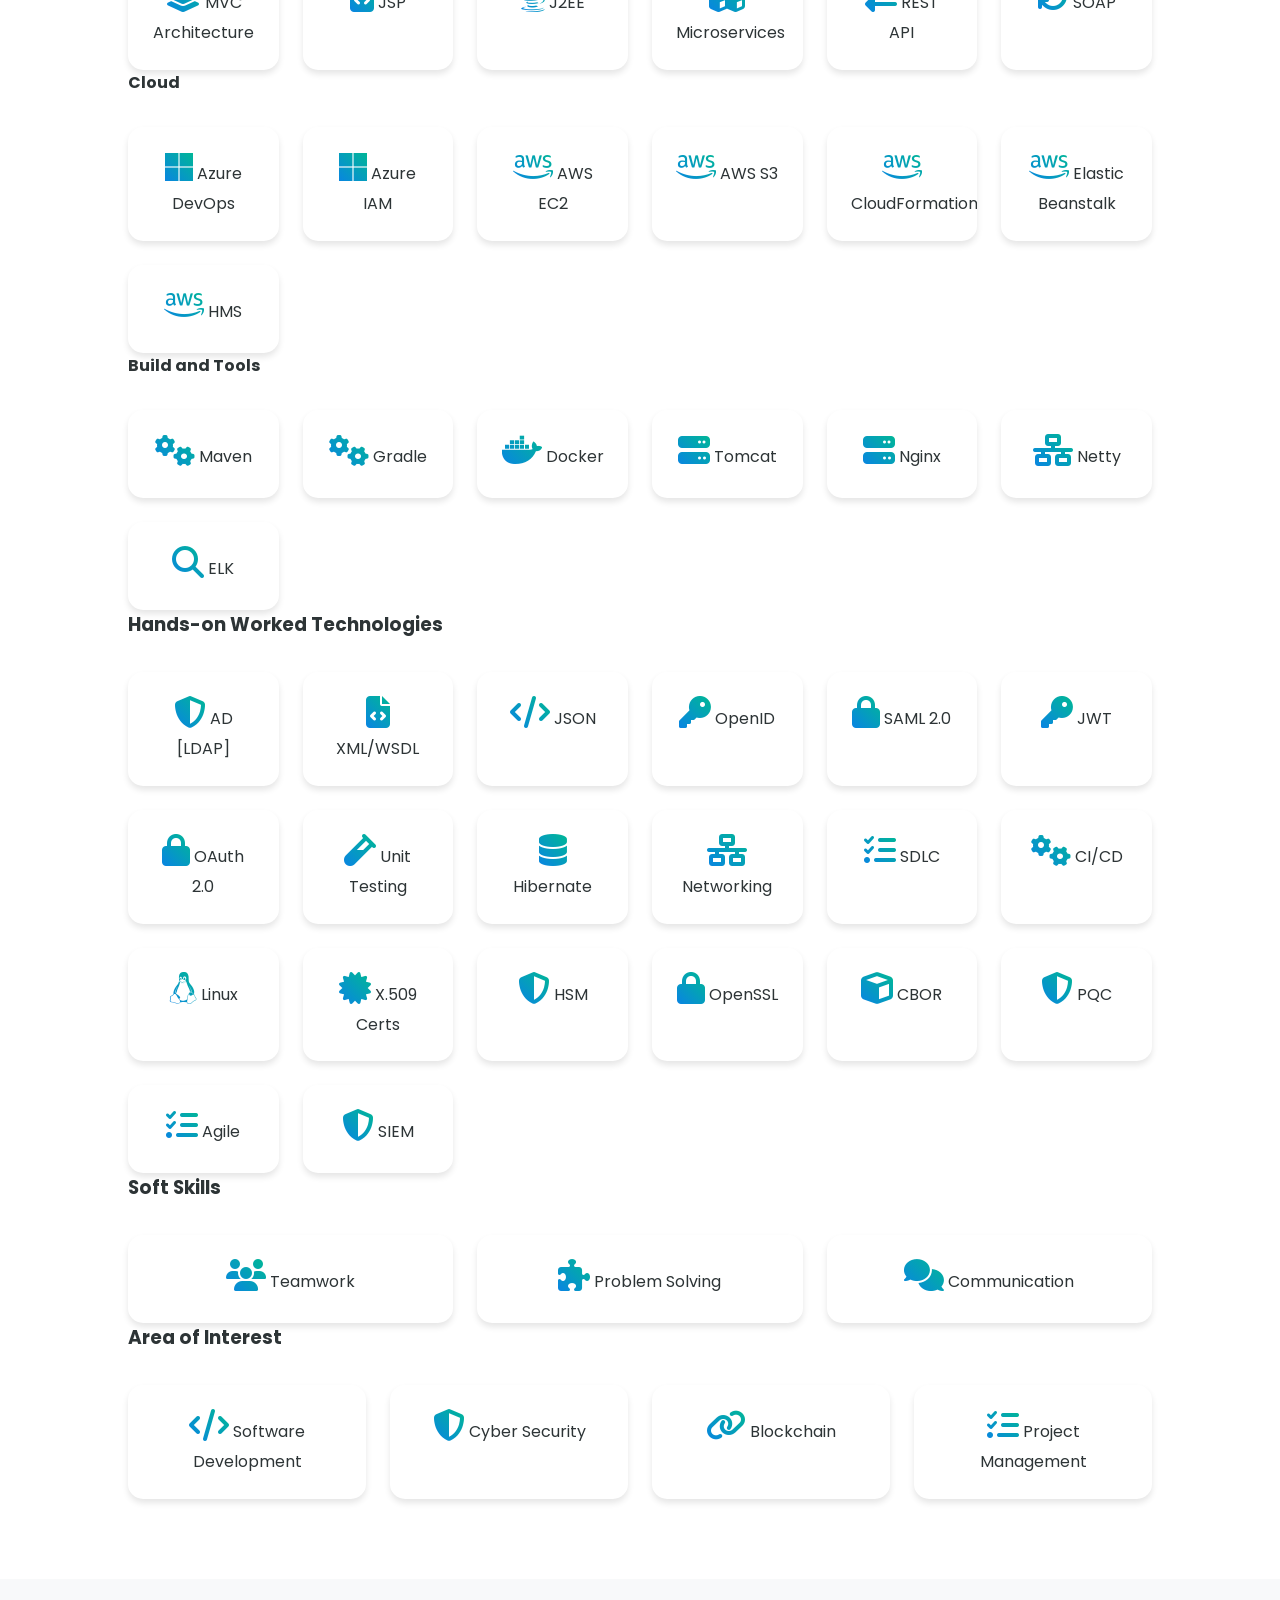
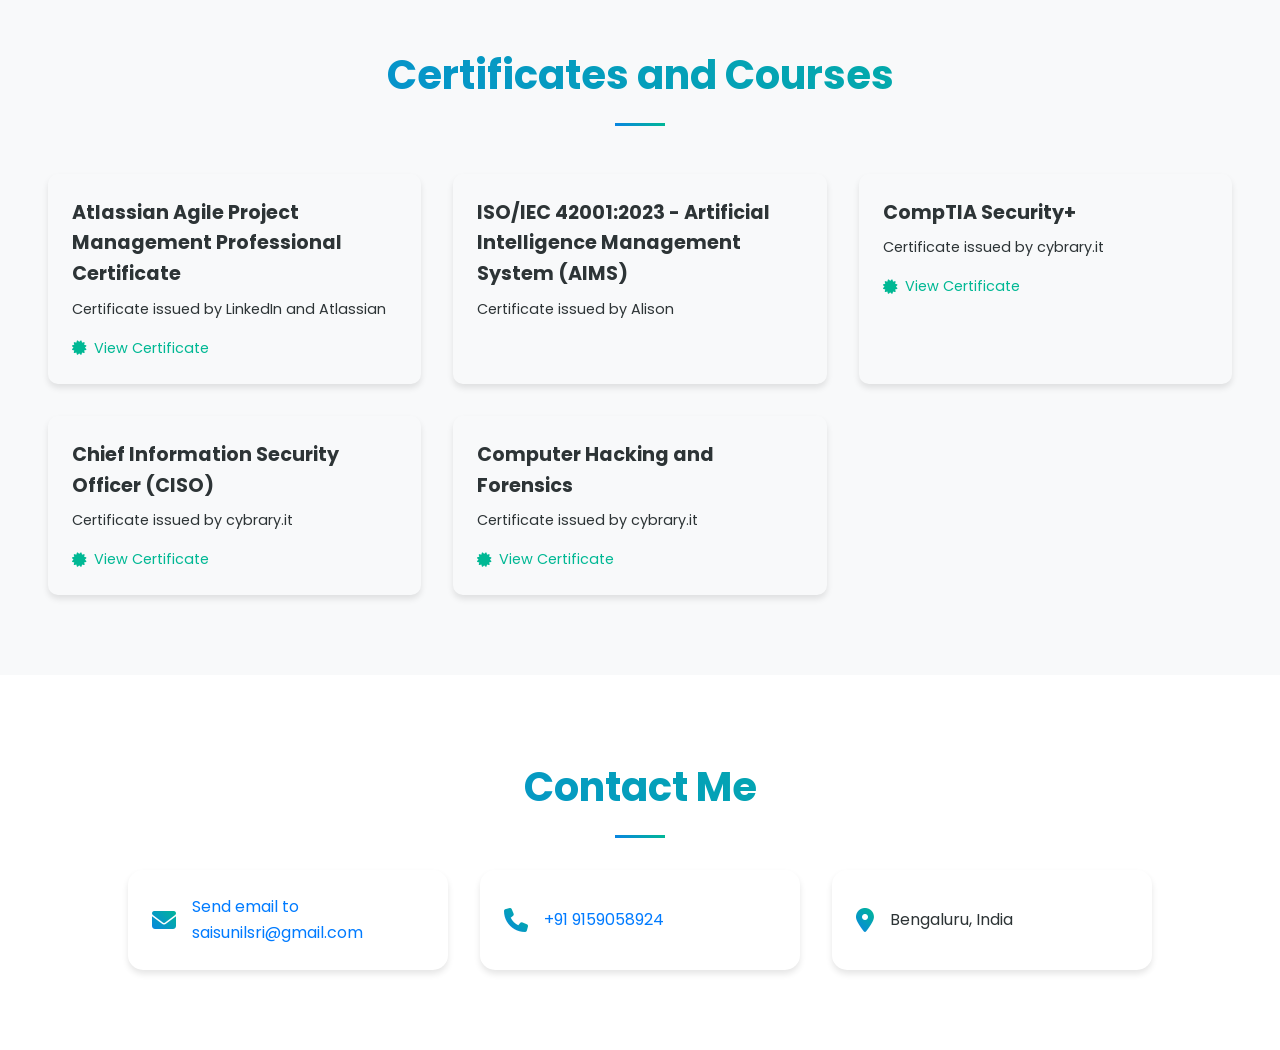
==== commit 731af719: "New Update" ====
--- a/index.html
+++ b/index.html
@@ -182,10 +182,10 @@
                         <i class="fab fa-python"></i>
                         <span>Python</span>
                     </div>
-                    <div class="skill-item">
+                    <!-- <div class="skill-item">
                         <i class="fab fa-golang"></i>
                         <span>GO</span>
-                    </div>
+                    </div> -->
                 </div>
             </div>
 
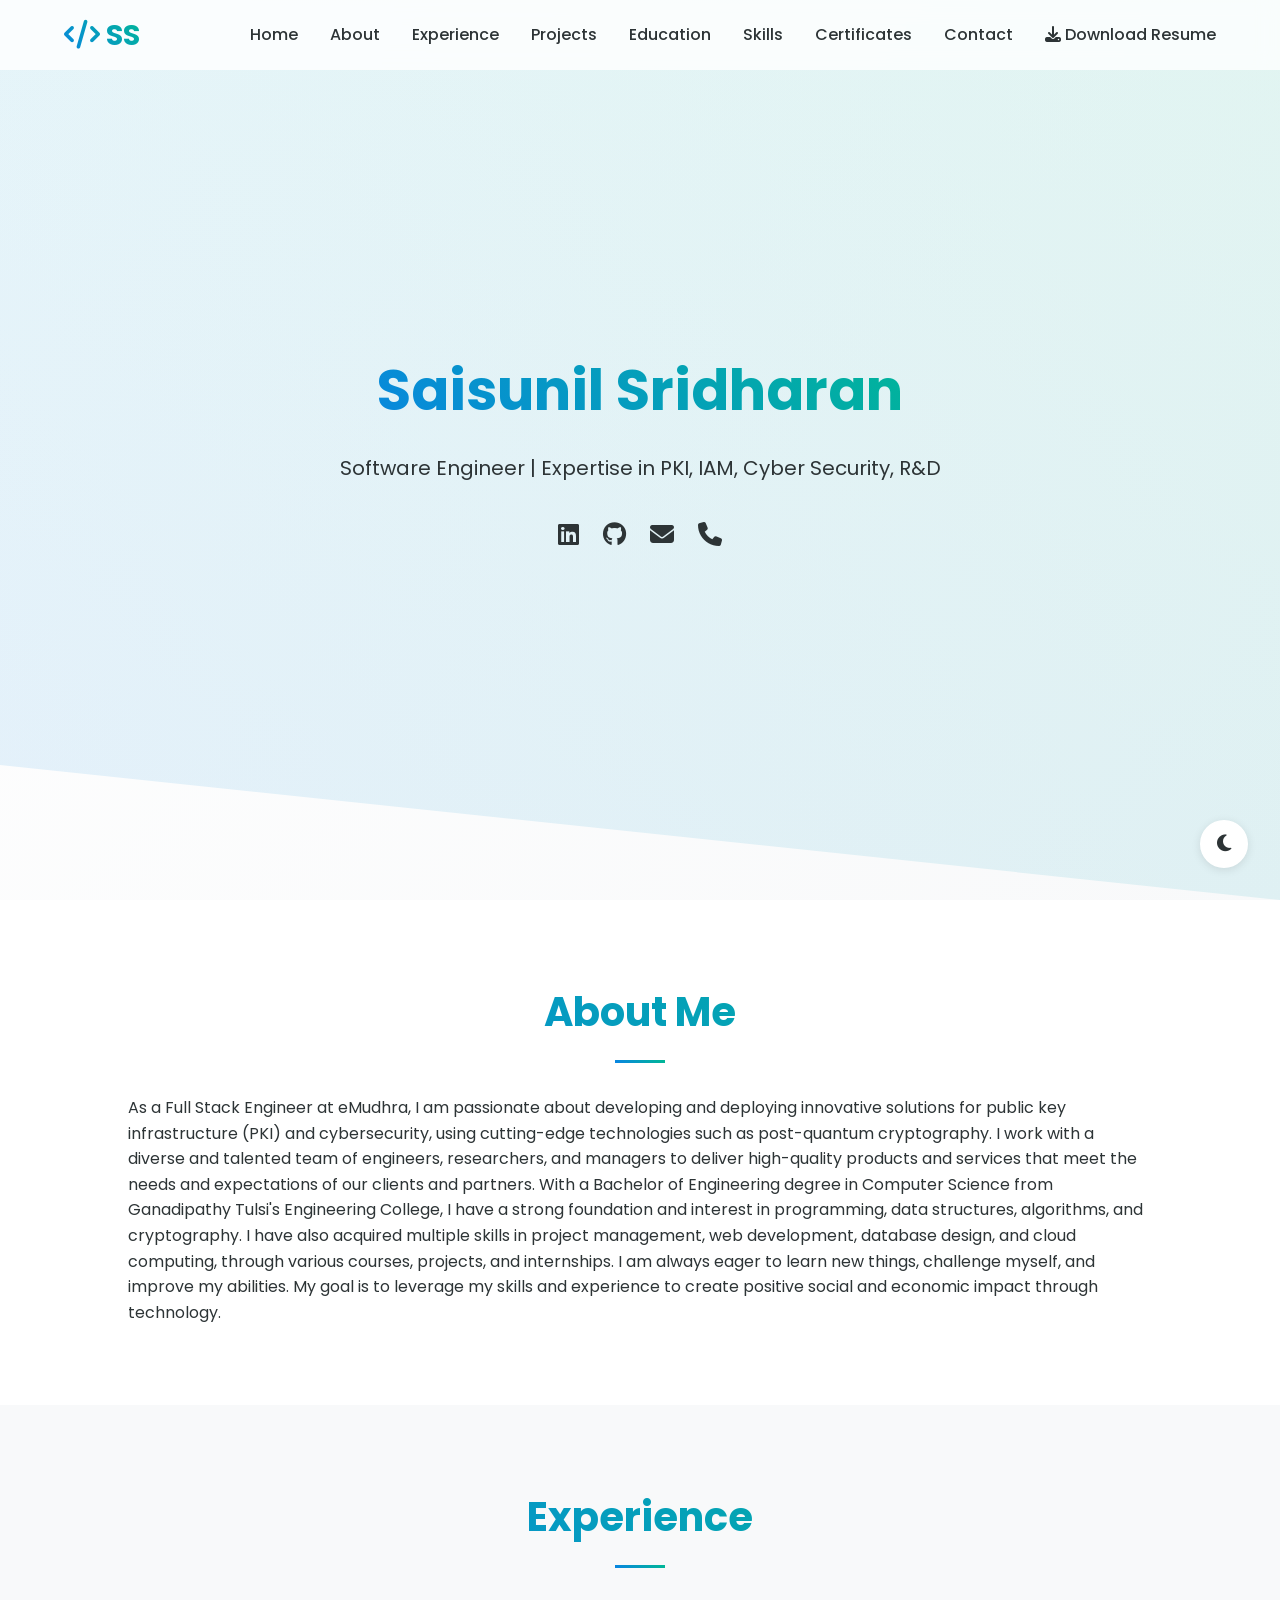
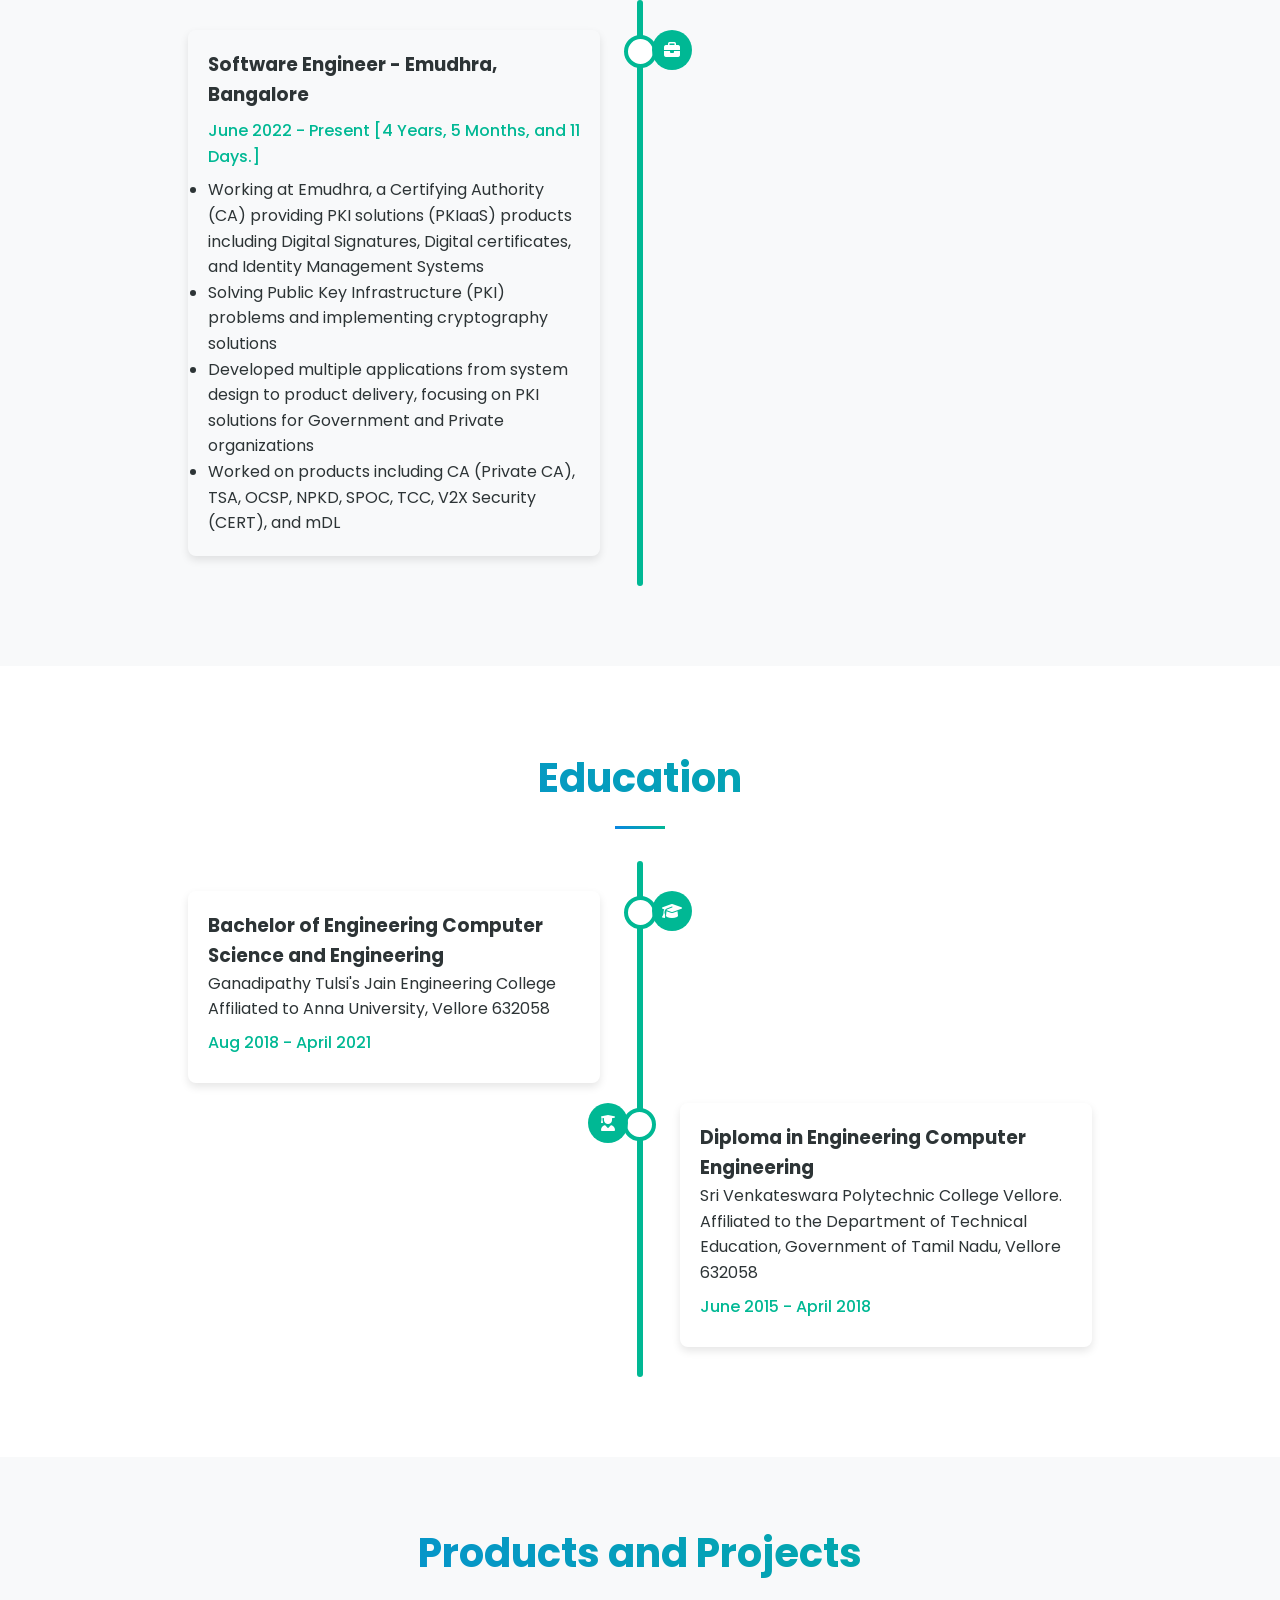
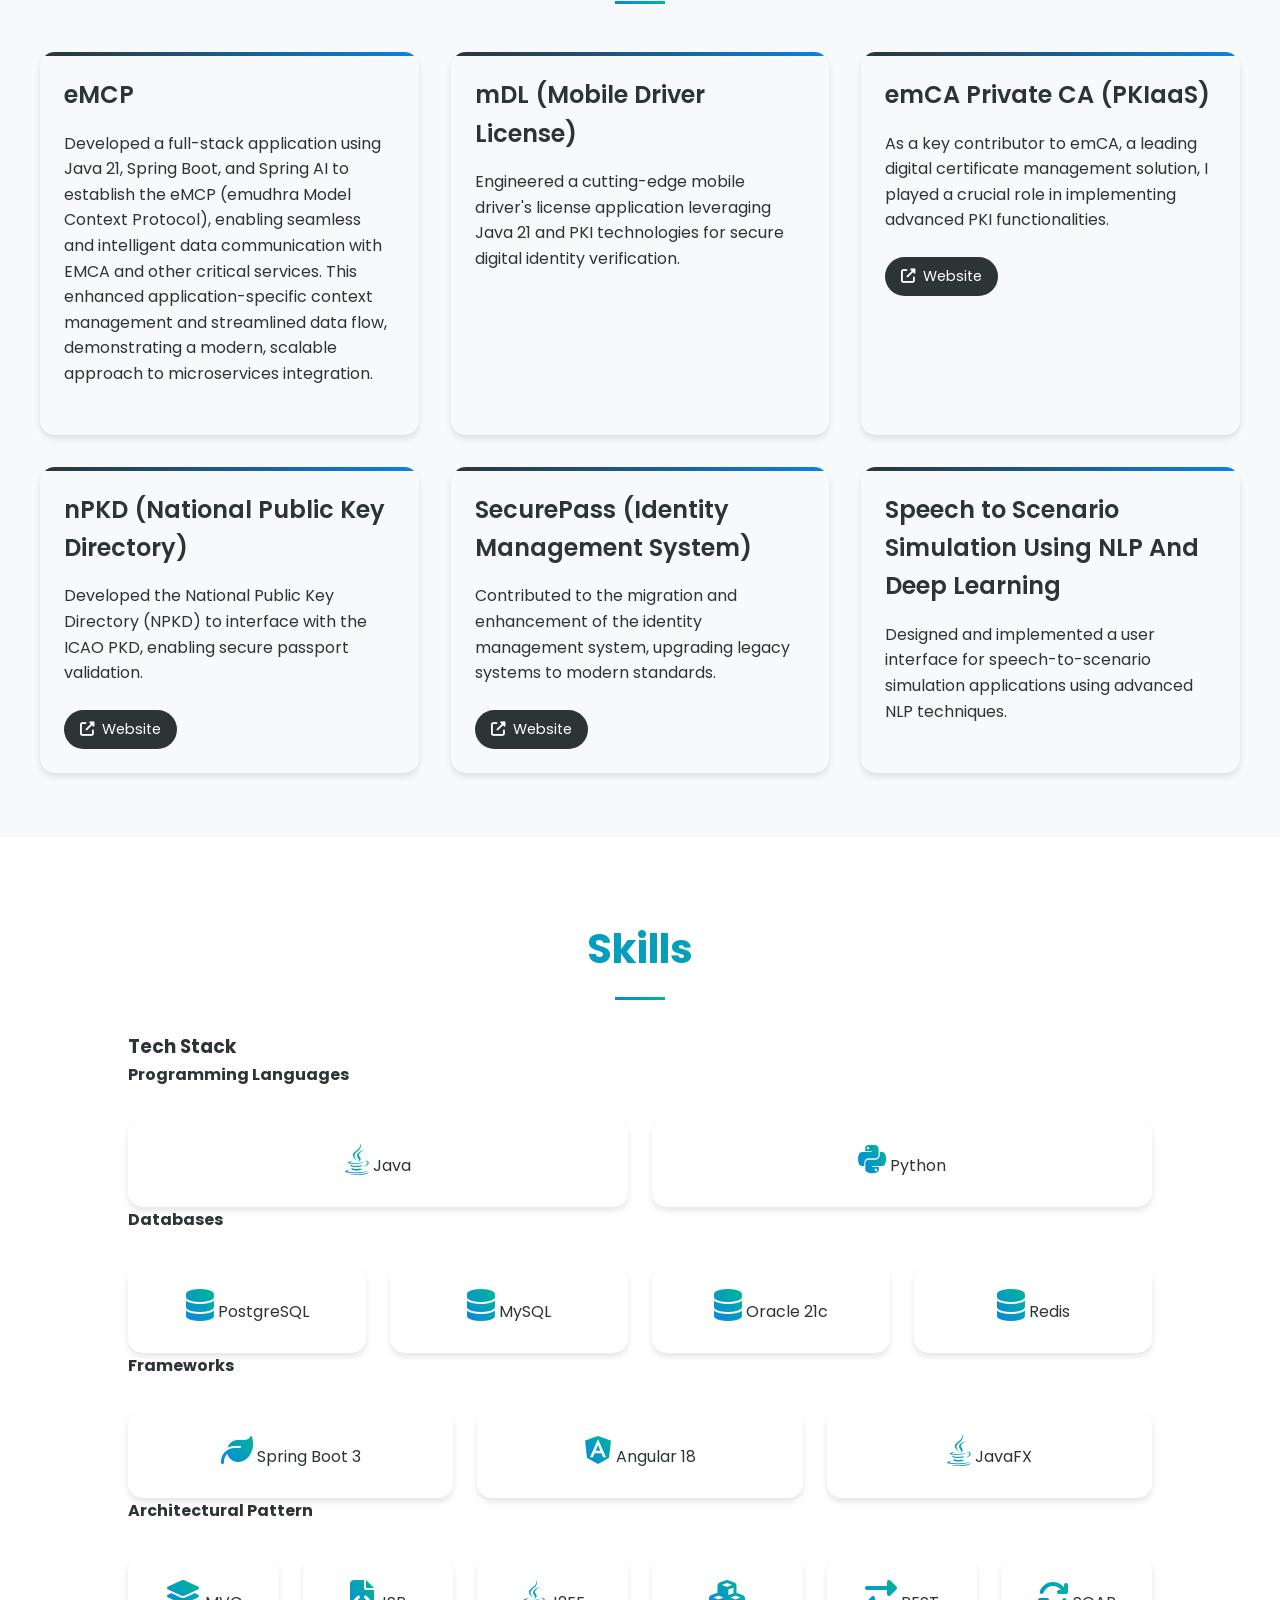
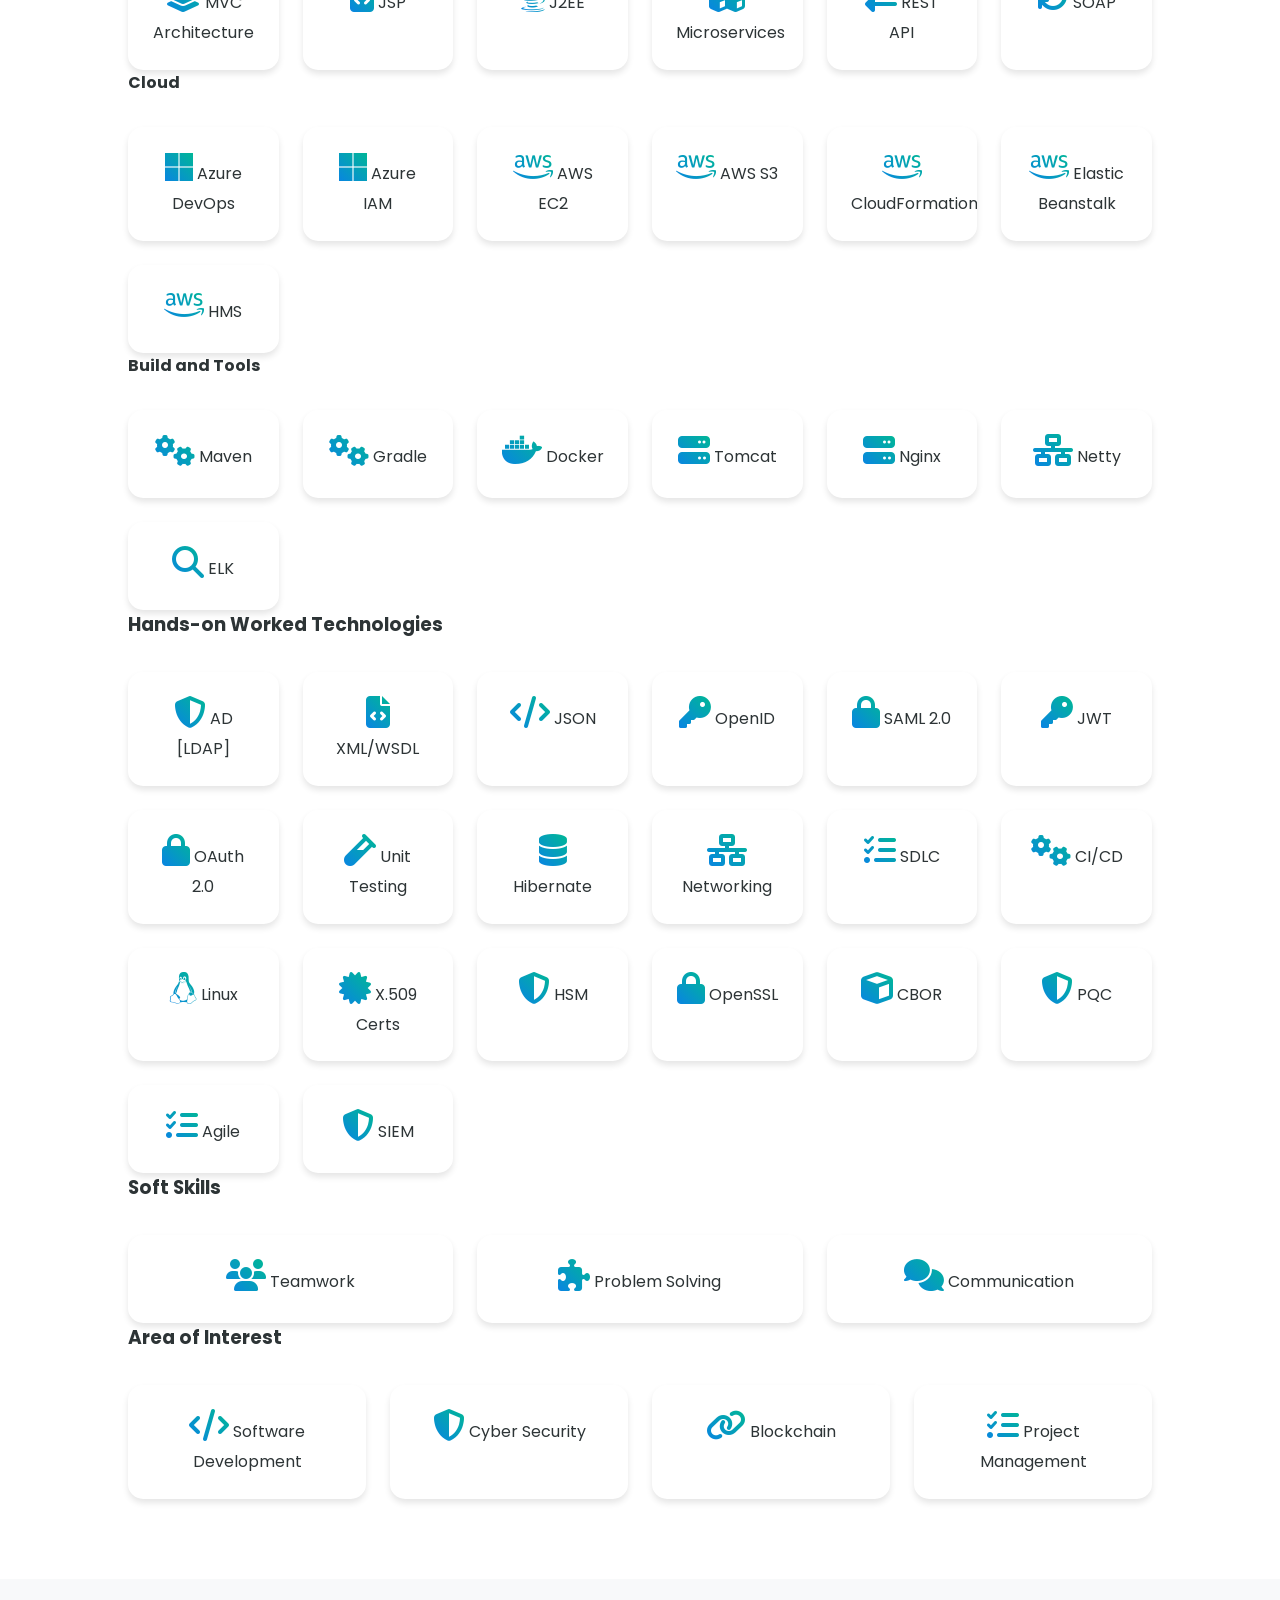
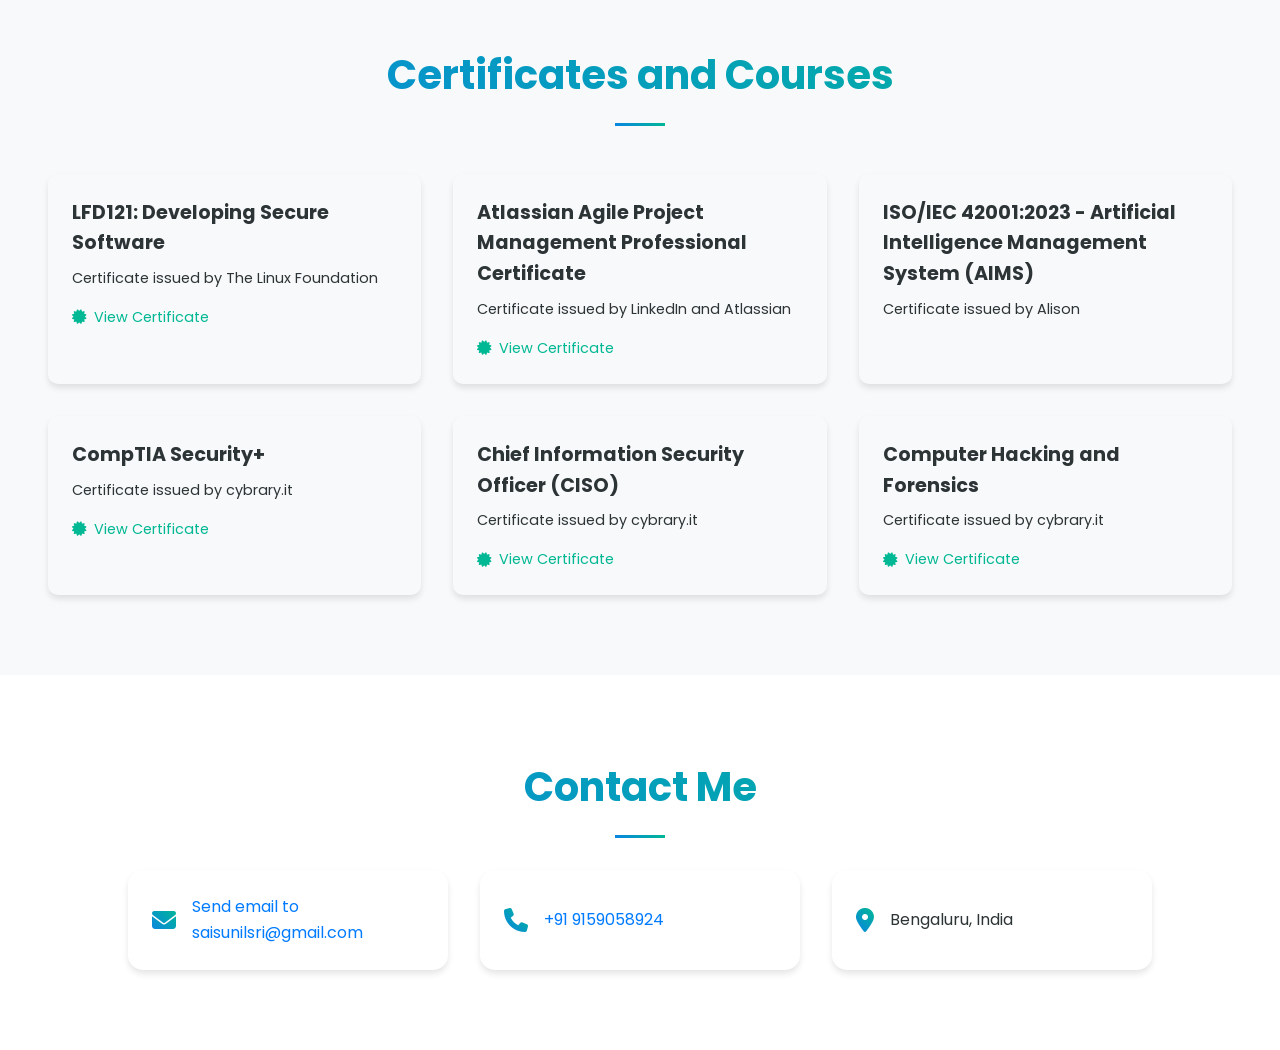
==== commit 4c33317a: "New update 04-12 My new update" ====
--- a/index.html
+++ b/index.html
@@ -1,5 +1,6 @@
 <!DOCTYPE html>
 <html lang="en">
+
 <head>
     <meta charset="UTF-8">
     <meta name="viewport" content="width=device-width, initial-scale=1.0">
@@ -7,10 +8,12 @@
     <link rel="stylesheet" href="modern-style.css">
     <link rel="stylesheet" href="timeline.css">
     <link rel="stylesheet" href="certificates.css">
-    
+
     <link rel="stylesheet" href="https://cdnjs.cloudflare.com/ajax/libs/font-awesome/6.4.0/css/all.min.css">
-    <link href="https://fonts.googleapis.com/css2?family=Poppins:wght@300;400;500;600;700&display=swap" rel="stylesheet">
+    <link href="https://fonts.googleapis.com/css2?family=Poppins:wght@300;400;500;600;700&display=swap"
+        rel="stylesheet">
 </head>
+
 <body>
     <!-- Navbar -->
     <nav class="navbar">
@@ -37,9 +40,12 @@
             <h1 class="animate-text">Saisunil Sridharan </h1>
             <p class="animate-text-delay">Software Engineer | Expertise in PKI, IAM, Cyber Security, R&amp;D</p>
             <div class="social-links">
-                <a href="https://www.linkedin.com/in/saisunilsridharan/" target="_blank"><i class="fab fa-linkedin"></i></a>
+                <a href="https://www.linkedin.com/in/saisunilsridharan/" target="_blank"><i
+                        class="fab fa-linkedin"></i></a>
                 <a href="https://github.com/saisunilsridharan" target="_blank"><i class="fab fa-github"></i></a>
-                <a href="mailto:saisunilsri@gmail.com?subject=New opportunity for Saisunil Sridharan&body=Hello Saisunil Sridharan, I have an exciting opportunity I'd like to discuss. Please connect with me to learn more."><i class="fas fa-envelope"></i></a>
+                <a
+                    href="mailto:saisunilsri@gmail.com?subject=New opportunity for Saisunil Sridharan&body=Hello Saisunil Sridharan, I have an exciting opportunity I'd like to discuss. Please connect with me to learn more."><i
+                        class="fas fa-envelope"></i></a>
                 <a href="tel:+91-9159058924"><i class="fa fa-phone" aria-hidden="true"></i></a>
             </div>
         </div>
@@ -48,9 +54,17 @@
     <!-- About Section -->
     <section id="about" class="about">
         <h2>About Me</h2>
-        <p>As a Full Stack Engineer at eMudhra, I am passionate about developing and deploying innovative solutions for public key infrastructure (PKI) and cybersecurity, using cutting-edge technologies such as post-quantum cryptography. I work with a diverse and talented team of engineers, researchers, and managers to deliver high-quality products and services that meet the needs and expectations of our clients and partners.
-
-            With a Bachelor of Engineering degree in Computer Science from Ganadipathy Tulsi's Engineering College, I have a strong foundation and interest in programming, data structures, algorithms, and cryptography. I have also acquired multiple skills in project management, web development, database design, and cloud computing, through various courses, projects, and internships. I am always eager to learn new things, challenge myself, and improve my abilities. My goal is to leverage my skills and experience to create positive social and economic impact through technology.</p>
+        <p>As a Full Stack Engineer at eMudhra, I am passionate about developing and deploying innovative solutions for
+            public key infrastructure (PKI) and cybersecurity, using cutting-edge technologies such as post-quantum
+            cryptography. I work with a diverse and talented team of engineers, researchers, and managers to deliver
+            high-quality products and services that meet the needs and expectations of our clients and partners.
+
+            With a Bachelor of Engineering degree in Computer Science from Ganadipathy Tulsi's Engineering College, I
+            have a strong foundation and interest in programming, data structures, algorithms, and cryptography. I have
+            also acquired multiple skills in project management, web development, database design, and cloud computing,
+            through various courses, projects, and internships. I am always eager to learn new things, challenge myself,
+            and improve my abilities. My goal is to leverage my skills and experience to create positive social and
+            economic impact through technology.</p>
     </section>
 
     <!-- Experience Section -->
@@ -65,17 +79,21 @@
                     <h3>Software Engineer - Emudhra, Bangalore</h3>
                     <p class="duration">June 2022 - Present [<span id="emudhra-expirence-date"></span>]</p>
                     <ul>
-                        <li>Working at Emudhra, a Certifying Authority (CA) providing PKI solutions (PKIaaS) products including Digital Signatures, Digital certificates, and Identity Management Systems</li>
-                        <li>Solving Public Key Infrastructure (PKI) problems and implementing cryptography solutions</li>
-                        <li>Developed multiple applications from system design to product delivery, focusing on PKI solutions for Government and Private organizations</li>
-                        <li>Worked on products including CA (Private CA), TSA, OCSP, NPKD, SPOC, TCC, V2X Security (CERT), and mDL</li>
+                        <li>Working at Emudhra, a Certifying Authority (CA) providing PKI solutions (PKIaaS) products
+                            including Digital Signatures, Digital certificates, and Identity Management Systems</li>
+                        <li>Solving Public Key Infrastructure (PKI) problems and implementing cryptography solutions
+                        </li>
+                        <li>Developed multiple applications from system design to product delivery, focusing on PKI
+                            solutions for Government and Private organizations</li>
+                        <li>Worked on products including CA (Private CA), TSA, OCSP, NPKD, SPOC, TCC, V2X Security
+                            (CERT), and mDL</li>
                     </ul>
                 </div>
             </div>
         </div>
     </section>
 
-    
+
     <!-- Education Section -->
     <section id="education" class="education">
         <h2>Education</h2>
@@ -96,7 +114,8 @@
                 </div>
                 <div class="timeline-content">
                     <h3>Diploma in Engineering Computer Engineering</h3>
-                    <p>Sri Venkateswara Polytechnic College Vellore. Affiliated to the Department of Technical Education, Government of Tamil Nadu, Vellore 632058</p>
+                    <p>Sri Venkateswara Polytechnic College Vellore. Affiliated to the Department of Technical
+                        Education, Government of Tamil Nadu, Vellore 632058</p>
                     <p class="duration">June 2015 - April 2018</p>
                 </div>
             </div>
@@ -109,7 +128,10 @@
 
             <div class="project-item">
                 <h3>eMCP</h3>
-                <p>Developed a full-stack application using Java 21, Spring Boot, and Spring AI to establish the eMCP (emudhra Model Context Protocol), enabling seamless and intelligent data communication with EMCA and other critical services. This enhanced application-specific context management and streamlined data flow, demonstrating a modern, scalable approach to microservices integration.</p>
+                <p>Developed a full-stack application using Java 21, Spring Boot, and Spring AI to establish the eMCP
+                    (emudhra Model Context Protocol), enabling seamless and intelligent data communication with EMCA and
+                    other critical services. This enhanced application-specific context management and streamlined data
+                    flow, demonstrating a modern, scalable approach to microservices integration.</p>
                 <!-- <div class="project-links">
                     <a href="https://github.com/saisunil/mdl-project" target="_blank" class="project-link"><i class="fab fa-github"></i> GitHub</a>
                     <a href="https://mdl.emudhra.com" target="_blank" class="project-link"><i class="fas fa-external-link-alt"></i> Live Demo</a>
@@ -118,7 +140,8 @@
 
             <div class="project-item">
                 <h3>mDL (Mobile Driver License)</h3>
-                <p>Engineered a cutting-edge mobile driver's license application leveraging Java 21 and PKI technologies for secure digital identity verification.</p>
+                <p>Engineered a cutting-edge mobile driver's license application leveraging Java 21 and PKI technologies
+                    for secure digital identity verification.</p>
                 <!-- <div class="project-links">
                     <a href="https://github.com/saisunil/mdl-project" target="_blank" class="project-link"><i class="fab fa-github"></i> GitHub</a>
                     <a href="https://mdl.emudhra.com" target="_blank" class="project-link"><i class="fas fa-external-link-alt"></i> Live Demo</a>
@@ -127,34 +150,41 @@
 
             <div class="project-item">
                 <h3>emCA Private CA (PKIaaS)</h3>
-                <p>As a key contributor to emCA, a leading digital certificate management solution, I played a crucial role in implementing advanced PKI functionalities.</p>
-               <div class="project-links">
+                <p>As a key contributor to emCA, a leading digital certificate management solution, I played a crucial
+                    role in implementing advanced PKI functionalities.</p>
+                <div class="project-links">
                     <!-- <a href="https://github.com/saisunil/emca-project" target="_blank" class="project-link"><i class="fab fa-github"></i> GitHub</a> -->
-                    <a href="https://emca.emudhra.com/" target="_blank" class="project-link"><i class="fas fa-external-link-alt"></i> Website</a>
-                </div> 
+                    <a href="https://emca.emudhra.com/" target="_blank" class="project-link"><i
+                            class="fas fa-external-link-alt"></i> Website</a>
+                </div>
             </div>
 
             <div class="project-item">
                 <h3>nPKD (National Public Key Directory)</h3>
-                <p>Developed the National Public Key Directory (NPKD) to interface with the ICAO PKD, enabling secure passport validation.</p>
-                 <div class="project-links">
+                <p>Developed the National Public Key Directory (NPKD) to interface with the ICAO PKD, enabling secure
+                    passport validation.</p>
+                <div class="project-links">
                     <!-- <a href="https://github.com/saisunil/npkd-project" target="_blank" class="project-link"><i class="fab fa-github"></i> GitHub</a> -->
-                    <a href="https://emudhra.com/en/emca-for-epassports" target="_blank" class="project-link"><i class="fas fa-external-link-alt"></i> Website</a>
-                </div> 
+                    <a href="https://emudhra.com/en/emca-for-epassports" target="_blank" class="project-link"><i
+                            class="fas fa-external-link-alt"></i> Website</a>
+                </div>
             </div>
 
             <div class="project-item">
                 <h3>SecurePass (Identity Management System)</h3>
-                <p>Contributed to the migration and enhancement of the identity management system, upgrading legacy systems to modern standards.</p>
+                <p>Contributed to the migration and enhancement of the identity management system, upgrading legacy
+                    systems to modern standards.</p>
                 <div class="project-links">
                     <!-- <a href="https://github.com/saisunil/emidam-project" target="_blank" class="project-link"><i class="fab fa-github"></i> GitHub</a> -->
-                    <a href="https://emudhra.com/en/securepass-iam" target="_blank" class="project-link"><i class="fas fa-external-link-alt"></i> Website</a>
-                </div> 
+                    <a href="https://emudhra.com/en/securepass-iam" target="_blank" class="project-link"><i
+                            class="fas fa-external-link-alt"></i> Website</a>
+                </div>
             </div>
 
             <div class="project-item">
                 <h3>Speech to Scenario Simulation Using NLP And Deep Learning</h3>
-                <p>Designed and implemented a user interface for speech-to-scenario simulation applications using advanced NLP techniques.</p>
+                <p>Designed and implemented a user interface for speech-to-scenario simulation applications using
+                    advanced NLP techniques.</p>
                 <!-- <div class="project-links">
                     <a href="https://github.com/saisunil/speech-simulation" target="_blank" class="project-link"><i class="fab fa-github"></i> GitHub</a>
                     <a href="https://speech-sim-demo.vercel.app" target="_blank" class="project-link"><i class="fas fa-external-link-alt"></i> Live Demo</a>
@@ -167,7 +197,7 @@
     <!-- Skills Section -->
     <section id="skills" class="skills">
         <h2>Skills</h2>
-        
+
         <!-- Tech Stack -->
         <div class="skill-category">
             <h3>Tech Stack</h3>
@@ -356,7 +386,7 @@
                     <i class="fas fa-key"></i>
                     <span>JWT</span>
                 </div>
-                 <div class="skill-item">
+                <div class="skill-item">
                     <i class="fas fa-lock"></i>
                     <span>OAuth 2.0</span>
                 </div>
@@ -462,11 +492,24 @@
     <section id="certificates" class="certificates">
         <h2>Certificates and Courses</h2>
         <div class="certificate-grid">
+
+            <div class="certificate-item">
+                <h3>LFD121: Developing Secure Software</h3>
+                <p>Certificate issued by The Linux Foundation</p>
+                <div class="certificate-links">
+                    <a href="https://www.credly.com/badges/b7d380aa-df80-47a9-98db-7ad512ab6961/linked_in?t=t4m6rf"
+                        target="_blank" class="certificate-link">
+                        <i class="fas fa-certificate"></i> View Certificate
+                    </a>
+                </div>
+            </div>
+
             <div class="certificate-item">
                 <h3>Atlassian Agile Project Management Professional Certificate</h3>
                 <p>Certificate issued by LinkedIn and Atlassian</p>
                 <div class="certificate-links">
-                    <a href="https://www.linkedin.com/learning/certificates/d2977bda3a5e4e31ccfa1e122655e19d74a426f5f2e7214b730746a65f121ce4" target="_blank" class="certificate-link">
+                    <a href="https://www.linkedin.com/learning/certificates/d2977bda3a5e4e31ccfa1e122655e19d74a426f5f2e7214b730746a65f121ce4"
+                        target="_blank" class="certificate-link">
                         <i class="fas fa-certificate"></i> View Certificate
                     </a>
                 </div>
@@ -482,7 +525,8 @@
                 <h3>CompTIA Security+</h3>
                 <p>Certificate issued by cybrary.it</p>
                 <div class="certificate-links">
-                    <a href="https://app.cybrary.it/profile/SaisunilSridharan?tab=cert-completion&cert=CC-c3838833-7e12-4881-a4af-2be28d63af47" target="_blank" class="certificate-link">
+                    <a href="https://app.cybrary.it/profile/SaisunilSridharan?tab=cert-completion&cert=CC-c3838833-7e12-4881-a4af-2be28d63af47"
+                        target="_blank" class="certificate-link">
                         <i class="fas fa-certificate"></i> View Certificate
                     </a>
                 </div>
@@ -492,7 +536,8 @@
                 <h3>Chief Information Security Officer (CISO)</h3>
                 <p>Certificate issued by cybrary.it</p>
                 <div class="certificate-links">
-                    <a href="https://app.cybrary.it/profile/SaisunilSridharan?tab=cert-completion&cert=CC-c3838833-7e12-4881-a4af-2be28d63af47" target="_blank" class="certificate-link">
+                    <a href="https://app.cybrary.it/profile/SaisunilSridharan?tab=cert-completion&cert=CC-c3838833-7e12-4881-a4af-2be28d63af47"
+                        target="_blank" class="certificate-link">
                         <i class="fas fa-certificate"></i> View Certificate
                     </a>
                 </div>
@@ -502,7 +547,8 @@
                 <h3>Computer Hacking and Forensics</h3>
                 <p>Certificate issued by cybrary.it</p>
                 <div class="certificate-links">
-                    <a href="https://app.cybrary.it/profile/SaisunilSridharan?tab=cert-completion&cert=CC-c3838833-7e12-4881-a4af-2be28d63af47" target="_blank" class="certificate-link">
+                    <a href="https://app.cybrary.it/profile/SaisunilSridharan?tab=cert-completion&cert=CC-c3838833-7e12-4881-a4af-2be28d63af47"
+                        target="_blank" class="certificate-link">
                         <i class="fas fa-certificate"></i> View Certificate
                     </a>
                 </div>
@@ -515,7 +561,9 @@
         <div class="contact-info">
             <div class="contact-item">
                 <i class="fas fa-envelope"></i>
-                <a href="mailto:saisunilsri@gmail.com?subject=New opportunity for Saisunil Sridharan&body=Hello Saisunil Sridharan, I have an exciting opportunity I'd like to discuss. Please connect with me to learn more.">Send email to saisunilsri@gmail.com</a>
+                <a
+                    href="mailto:saisunilsri@gmail.com?subject=New opportunity for Saisunil Sridharan&body=Hello Saisunil Sridharan, I have an exciting opportunity I'd like to discuss. Please connect with me to learn more.">Send
+                    email to saisunilsri@gmail.com</a>
                 <!-- <p>saisunilsri@gmail.com</p> -->
             </div>
             <div class="contact-item">
@@ -531,4 +579,5 @@
 
     <script src="modern-script.js"></script>
 </body>
+
 </html>
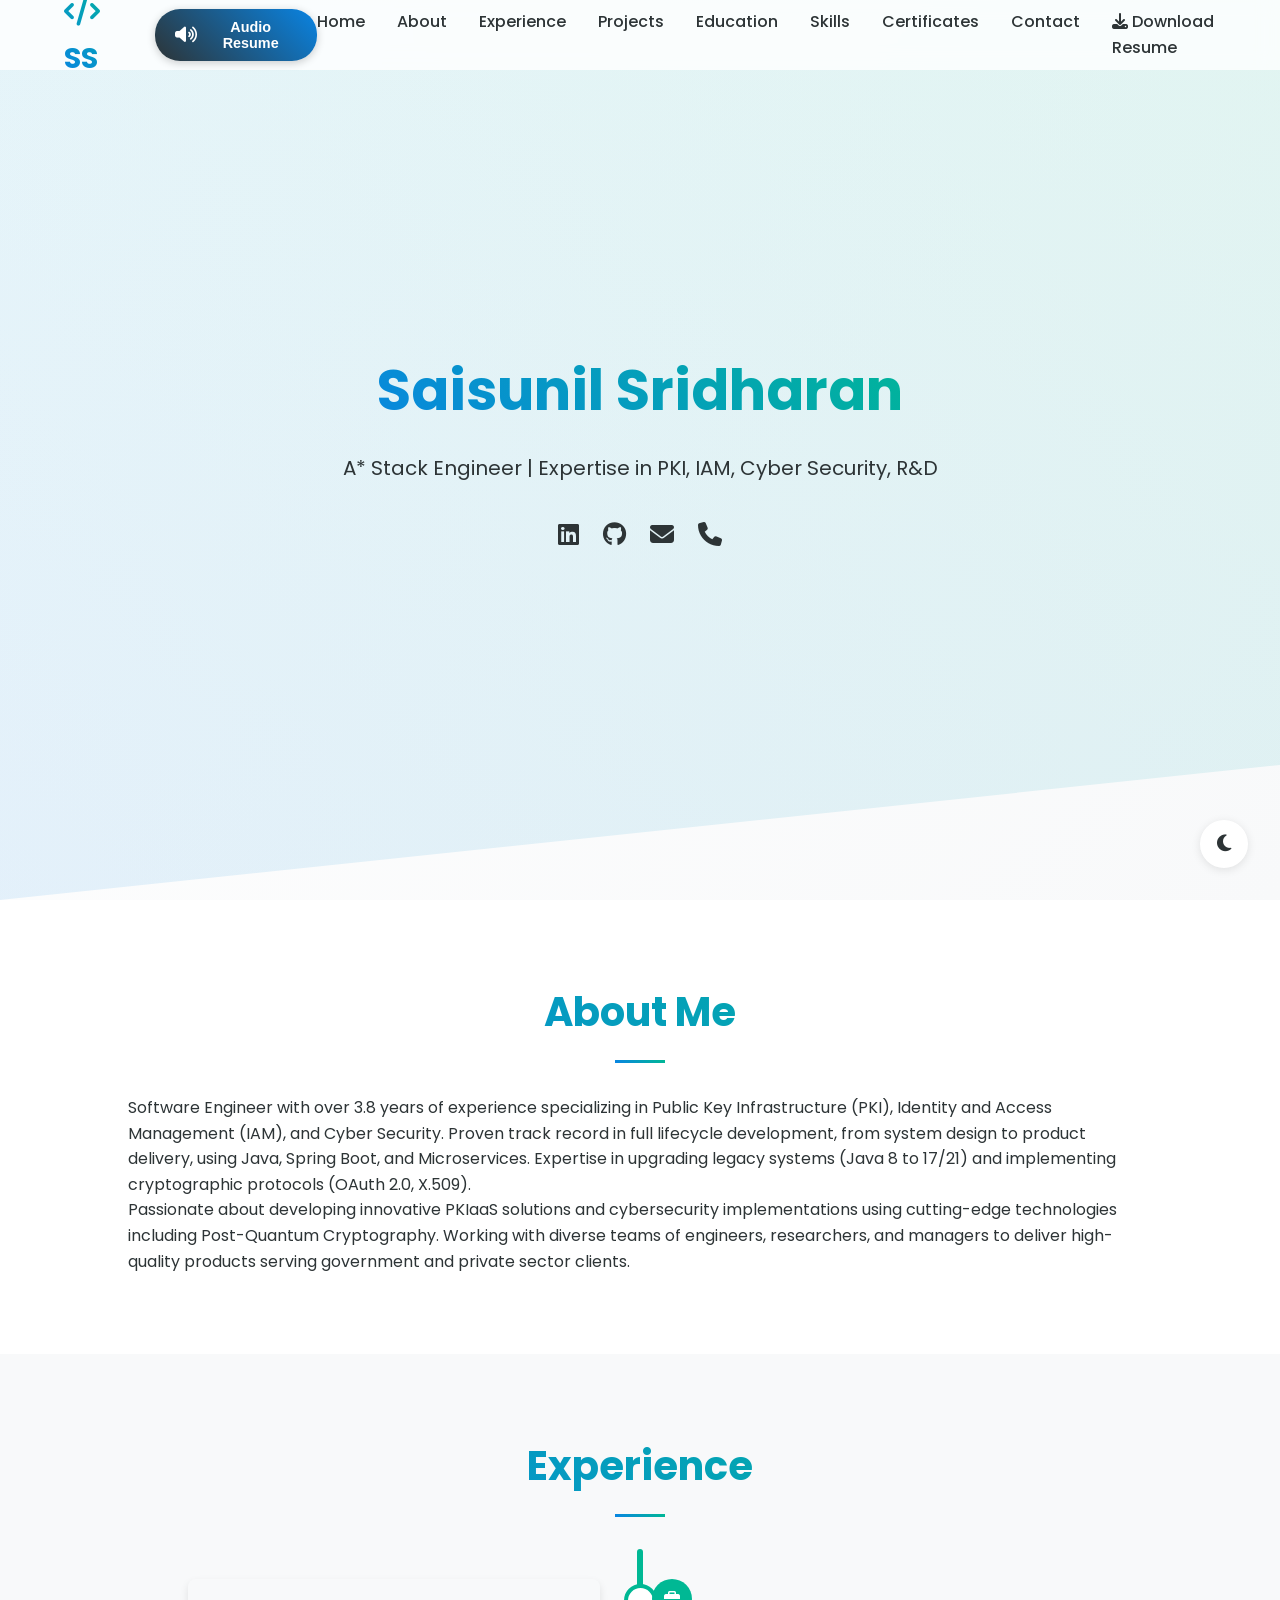
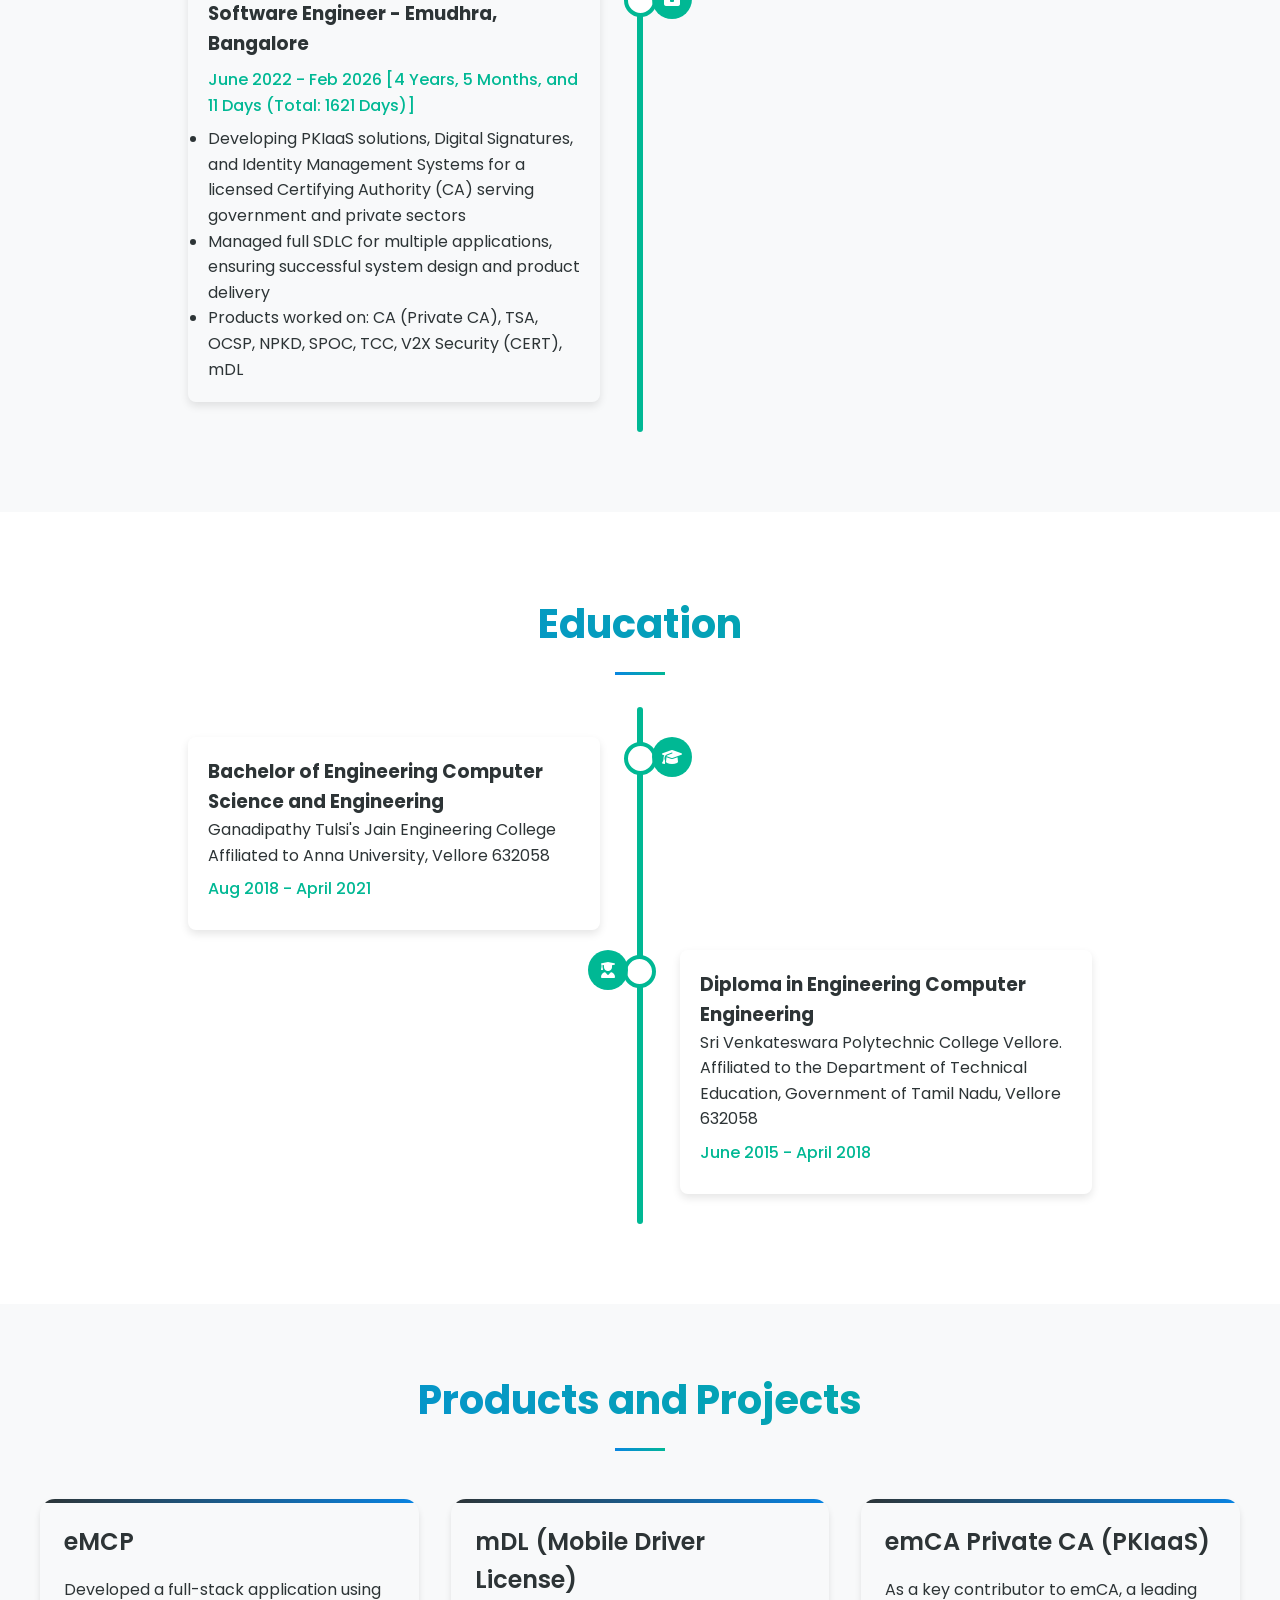
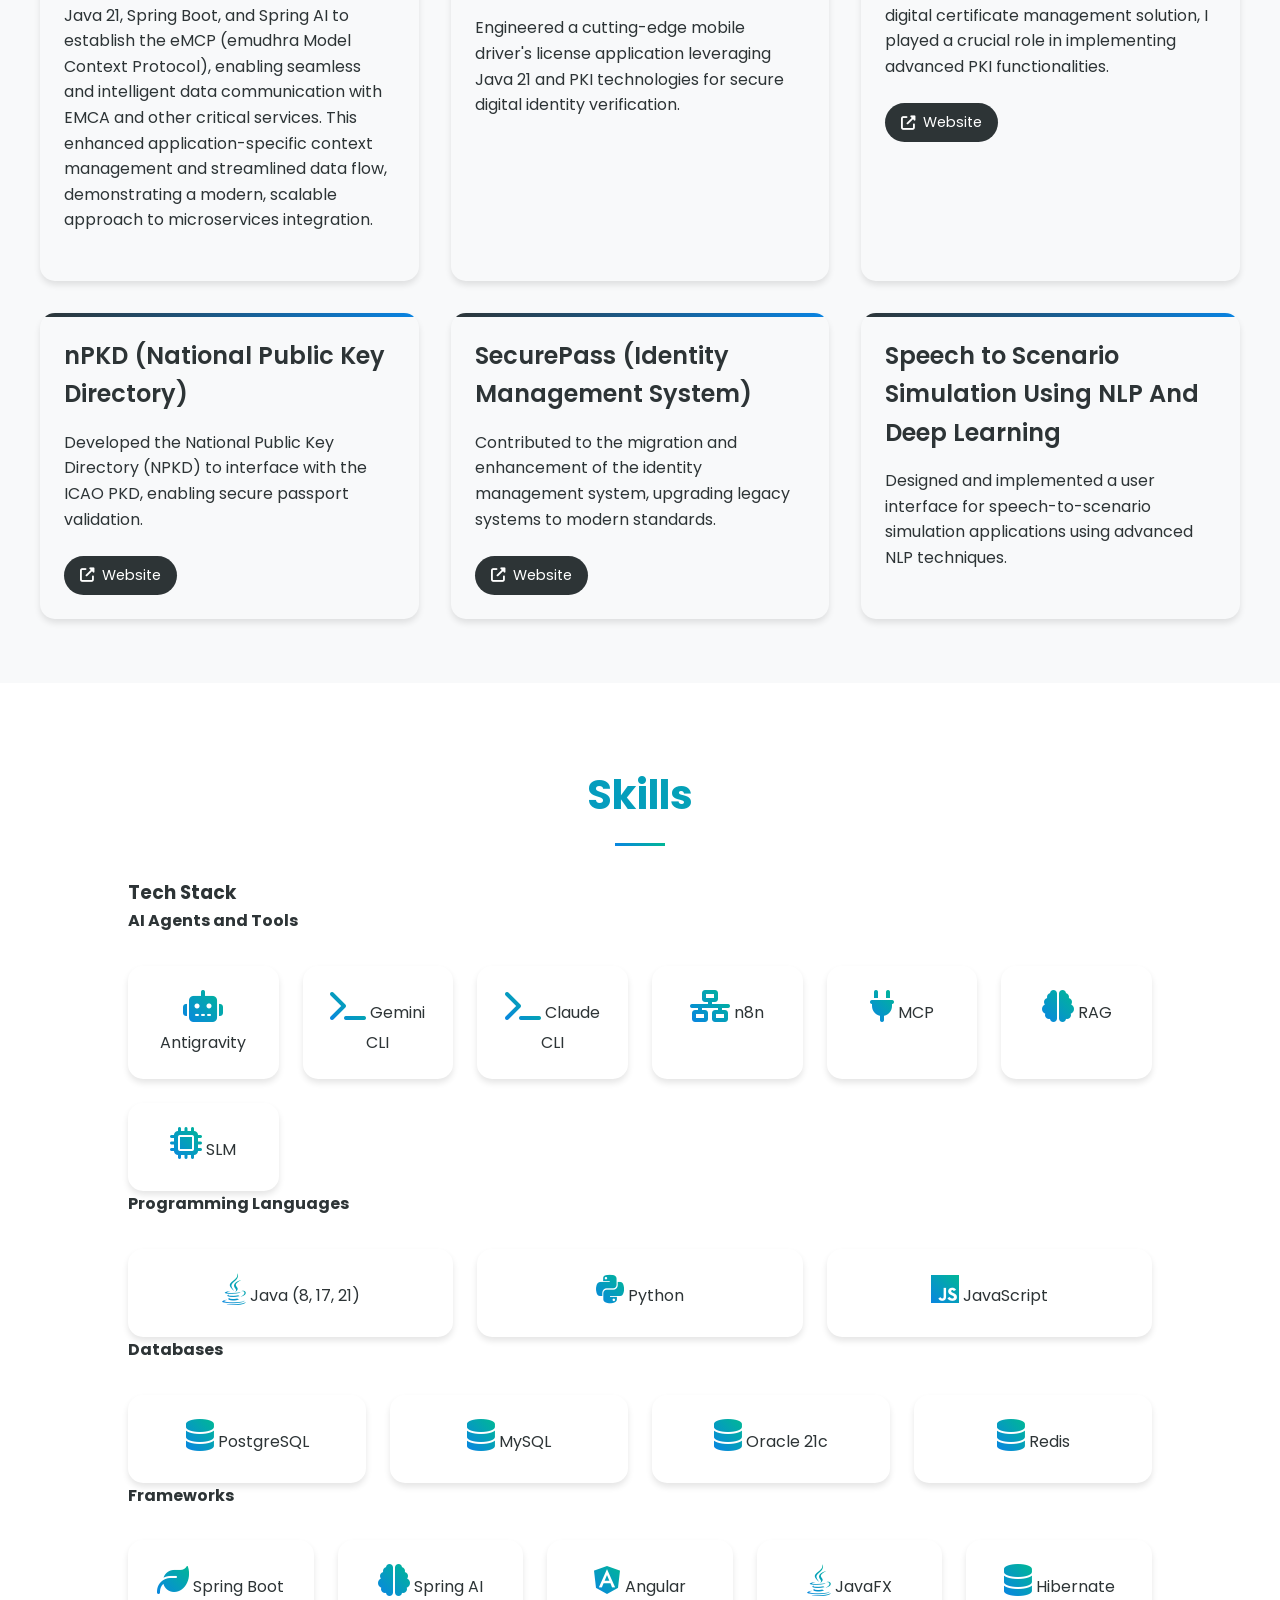
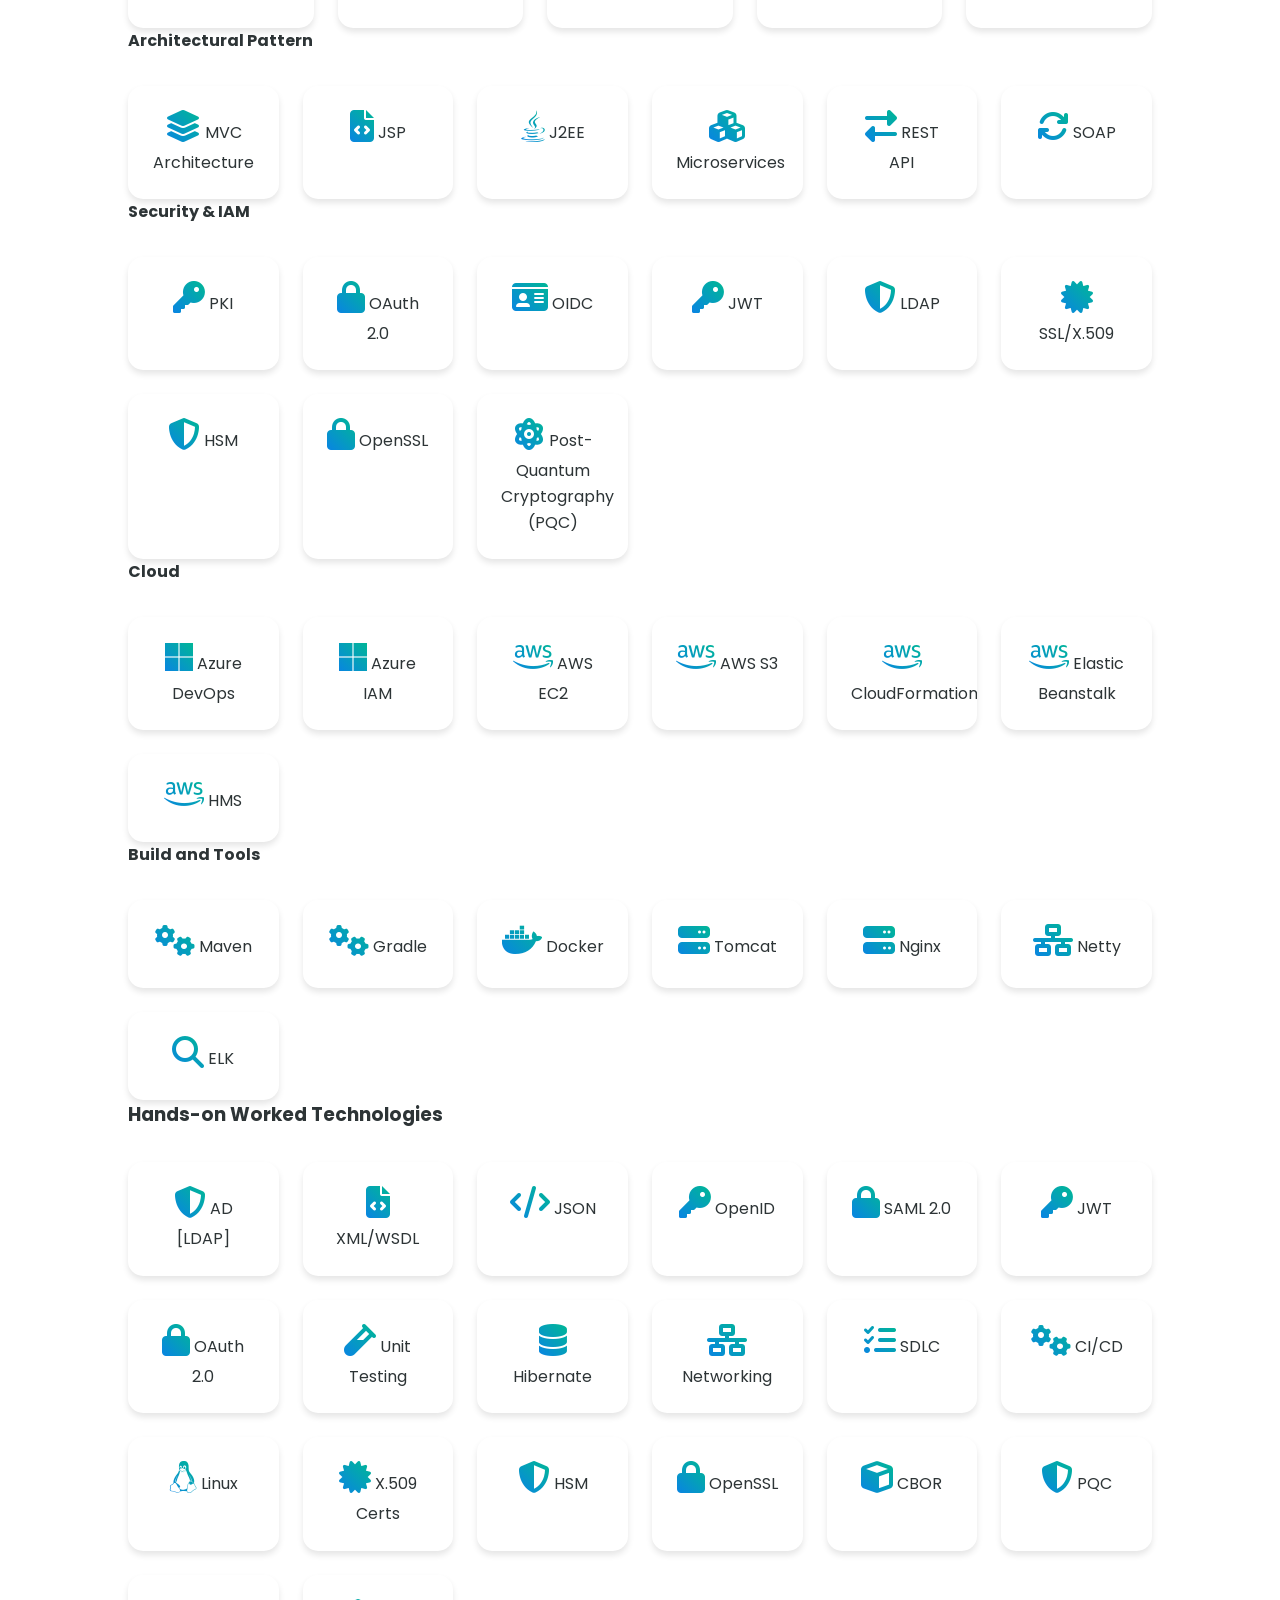
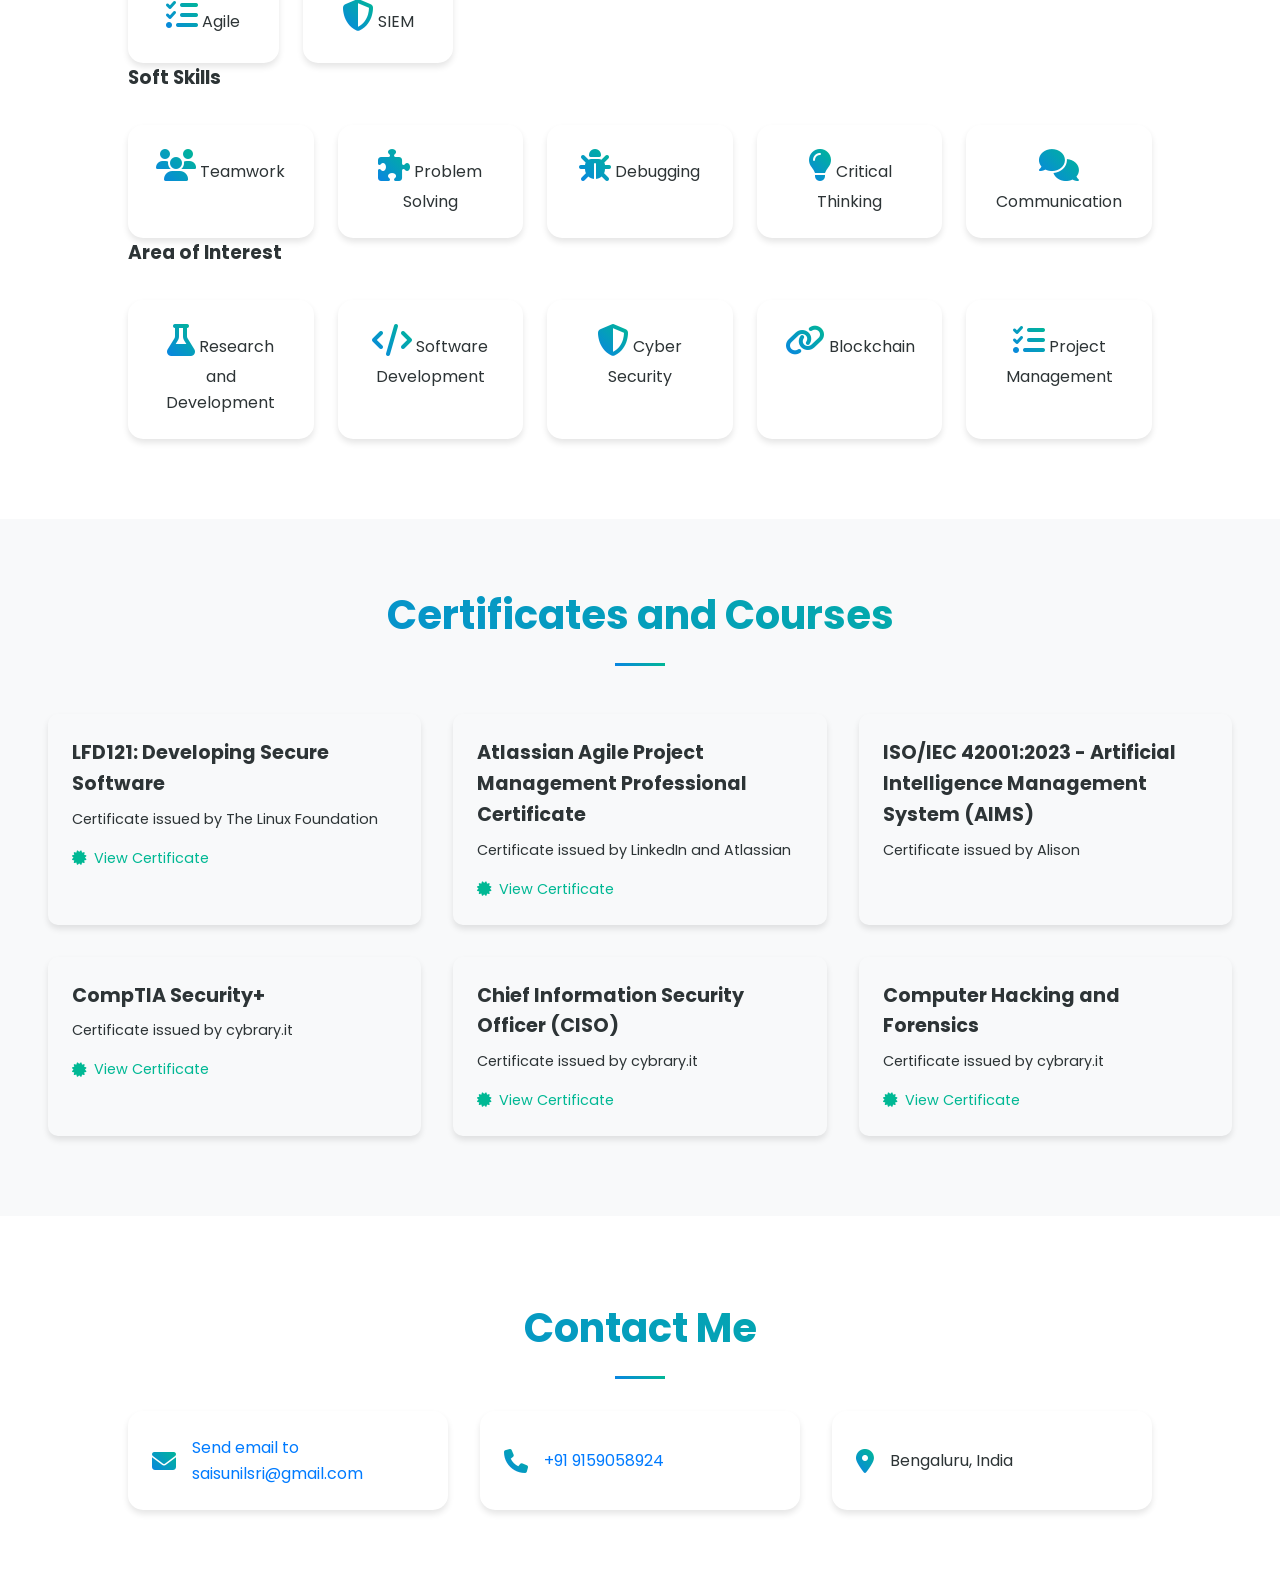
==== commit f588ec55: "New update for Audio resume New update for Audio resume" ====
--- a/index.html
+++ b/index.html
@@ -21,6 +21,62 @@
             <i class="fas fa-bars"></i>
         </button>
         <div class="logo"><i class="fas fa-code"></i> SS</div>
+        <button id="audio-resume-btn" class="audio-resume-btn" title="Listen to Audio Resume">
+            <i class="fas fa-volume-up"></i>
+            <span class="audio-text">Audio Resume</span>
+        </button>
+
+        <!-- Audio Controls Panel -->
+        <div id="audio-controls-panel" class="audio-controls-panel">
+            <div class="controls-header">
+                <h4><i class="fas fa-sliders-h"></i> Audio Controls</h4>
+                <button id="close-controls" class="close-controls-btn" title="Close Controls">
+                    <i class="fas fa-times"></i>
+                </button>
+            </div>
+
+            <!-- Progress Bar -->
+            <div class="progress-container">
+                <div class="progress-bar" id="audio-progress-bar"></div>
+                <div class="progress-time">
+                    <span id="current-time">0:00</span>
+                    <span id="total-time">0:00</span>
+                </div>
+            </div>
+
+            <div class="control-group">
+                <label for="voice-select">
+                    <i class="fas fa-user"></i> Voice
+                </label>
+                <select id="voice-select" class="voice-select">
+                    <option value="">Loading voices...</option>
+                </select>
+            </div>
+            <div class="control-group">
+                <label for="volume-control">
+                    <i class="fas fa-volume-up"></i> Volume
+                </label>
+                <input type="range" id="volume-control" min="0" max="1" step="0.1" value="1">
+                <span id="volume-value">100%</span>
+            </div>
+            <div class="control-group">
+                <label for="speed-control">
+                    <i class="fas fa-tachometer-alt"></i> Speed
+                </label>
+                <input type="range" id="speed-control" min="0.5" max="2" step="0.1" value="1">
+                <span id="speed-value">1.0x</span>
+            </div>
+            <div class="control-group">
+                <label for="pitch-control">
+                    <i class="fas fa-sliders-h"></i> Pitch
+                </label>
+                <input type="range" id="pitch-control" min="0.5" max="2" step="0.1" value="1">
+                <span id="pitch-value">1.0</span>
+            </div>
+            <button id="reset-controls" class="reset-btn">
+                <i class="fas fa-redo"></i> Reset
+            </button>
+        </div>
         <ul class="nav-links">
             <li><a href="#home">Home</a></li>
             <li><a href="#about">About</a></li>
@@ -38,7 +94,7 @@
     <section id="home" class="hero">
         <div class="hero-content">
             <h1 class="animate-text">Saisunil Sridharan </h1>
-            <p class="animate-text-delay">Software Engineer | Expertise in PKI, IAM, Cyber Security, R&amp;D</p>
+            <p class="animate-text-delay">A* Stack Engineer | Expertise in PKI, IAM, Cyber Security, R&amp;D</p>
             <div class="social-links">
                 <a href="https://www.linkedin.com/in/saisunilsridharan/" target="_blank"><i
                         class="fab fa-linkedin"></i></a>
@@ -54,17 +110,13 @@
     <!-- About Section -->
     <section id="about" class="about">
         <h2>About Me</h2>
-        <p>As a Full Stack Engineer at eMudhra, I am passionate about developing and deploying innovative solutions for
-            public key infrastructure (PKI) and cybersecurity, using cutting-edge technologies such as post-quantum
-            cryptography. I work with a diverse and talented team of engineers, researchers, and managers to deliver
-            high-quality products and services that meet the needs and expectations of our clients and partners.
-
-            With a Bachelor of Engineering degree in Computer Science from Ganadipathy Tulsi's Engineering College, I
-            have a strong foundation and interest in programming, data structures, algorithms, and cryptography. I have
-            also acquired multiple skills in project management, web development, database design, and cloud computing,
-            through various courses, projects, and internships. I am always eager to learn new things, challenge myself,
-            and improve my abilities. My goal is to leverage my skills and experience to create positive social and
-            economic impact through technology.</p>
+        <p>Software Engineer with over 3.8 years of experience specializing in Public Key Infrastructure (PKI), Identity
+            and Access Management (IAM), and Cyber Security. Proven track record in full lifecycle development, from
+            system design to product delivery, using Java, Spring Boot, and Microservices. Expertise in upgrading legacy
+            systems (Java 8 to 17/21) and implementing cryptographic protocols (OAuth 2.0, X.509).</p>
+        <p>Passionate about developing innovative PKIaaS solutions and cybersecurity implementations using cutting-edge
+            technologies including Post-Quantum Cryptography. Working with diverse teams of engineers, researchers, and
+            managers to deliver high-quality products serving government and private sector clients.</p>
     </section>
 
     <!-- Experience Section -->
@@ -77,16 +129,14 @@
                 </div>
                 <div class="timeline-content">
                     <h3>Software Engineer - Emudhra, Bangalore</h3>
-                    <p class="duration">June 2022 - Present [<span id="emudhra-expirence-date"></span>]</p>
+                    <p class="duration">June 2022 - Feb 2026 [<span id="emudhra-expirence-date"></span>]</p>
                     <ul>
-                        <li>Working at Emudhra, a Certifying Authority (CA) providing PKI solutions (PKIaaS) products
-                            including Digital Signatures, Digital certificates, and Identity Management Systems</li>
-                        <li>Solving Public Key Infrastructure (PKI) problems and implementing cryptography solutions
+                        <li>Developing PKIaaS solutions, Digital Signatures, and Identity Management Systems for a
+                            licensed Certifying Authority (CA) serving government and private sectors</li>
+                        <li>Managed full SDLC for multiple applications, ensuring successful system design and product
+                            delivery</li>
+                        <li>Products worked on: CA (Private CA), TSA, OCSP, NPKD, SPOC, TCC, V2X Security (CERT), mDL
                         </li>
-                        <li>Developed multiple applications from system design to product delivery, focusing on PKI
-                            solutions for Government and Private organizations</li>
-                        <li>Worked on products including CA (Private CA), TSA, OCSP, NPKD, SPOC, TCC, V2X Security
-                            (CERT), and mDL</li>
                     </ul>
                 </div>
             </div>
@@ -201,21 +251,56 @@
         <!-- Tech Stack -->
         <div class="skill-category">
             <h3>Tech Stack</h3>
+
+            <div class="skill-subcategory">
+                <h4>AI Agents and Tools</h4>
+                <div class="skills-grid">
+                    <div class="skill-item">
+                        <i class="fas fa-robot"></i>
+                        <span>Antigravity</span>
+                    </div>
+                    <div class="skill-item">
+                        <i class="fas fa-terminal"></i>
+                        <span>Gemini CLI</span>
+                    </div>
+                    <div class="skill-item">
+                        <i class="fas fa-terminal"></i>
+                        <span>Claude CLI</span>
+                    </div>
+                    <div class="skill-item">
+                        <i class="fas fa-network-wired"></i>
+                        <span>n8n</span>
+                    </div>
+                    <div class="skill-item">
+                        <i class="fas fa-plug"></i>
+                        <span>MCP</span>
+                    </div>
+                    <div class="skill-item">
+                        <i class="fas fa-brain"></i>
+                        <span>RAG</span>
+                    </div>
+                    <div class="skill-item">
+                        <i class="fas fa-microchip"></i>
+                        <span>SLM</span>
+                    </div>
+                </div>
+            </div>
+
             <div class="skill-subcategory">
                 <h4>Programming Languages</h4>
                 <div class="skills-grid">
                     <div class="skill-item">
                         <i class="fab fa-java"></i>
-                        <span>Java</span>
+                        <span>Java (8, 17, 21)</span>
                     </div>
                     <div class="skill-item">
                         <i class="fab fa-python"></i>
                         <span>Python</span>
                     </div>
-                    <!-- <div class="skill-item">
-                        <i class="fab fa-golang"></i>
-                        <span>GO</span>
-                    </div> -->
+                    <div class="skill-item">
+                        <i class="fab fa-js"></i>
+                        <span>JavaScript</span>
+                    </div>
                 </div>
             </div>
 
@@ -246,15 +331,23 @@
                 <div class="skills-grid">
                     <div class="skill-item">
                         <i class="fas fa-leaf"></i>
-                        <span>Spring Boot 3</span>
+                        <span>Spring Boot</span>
+                    </div>
+                    <div class="skill-item">
+                        <i class="fas fa-brain"></i>
+                        <span>Spring AI</span>
                     </div>
                     <div class="skill-item">
                         <i class="fab fa-angular"></i>
-                        <span>Angular 18</span>
+                        <span>Angular</span>
                     </div>
                     <div class="skill-item">
                         <i class="fab fa-java"></i>
                         <span>JavaFX</span>
+                    </div>
+                    <div class="skill-item">
+                        <i class="fas fa-database"></i>
+                        <span>Hibernate</span>
                     </div>
                 </div>
             </div>
@@ -285,6 +378,48 @@
                     <div class="skill-item">
                         <i class="fas fa-sync"></i>
                         <span>SOAP</span>
+                    </div>
+                </div>
+            </div>
+
+            <div class="skill-subcategory">
+                <h4>Security & IAM</h4>
+                <div class="skills-grid">
+                    <div class="skill-item">
+                        <i class="fas fa-key"></i>
+                        <span>PKI</span>
+                    </div>
+                    <div class="skill-item">
+                        <i class="fas fa-lock"></i>
+                        <span>OAuth 2.0</span>
+                    </div>
+                    <div class="skill-item">
+                        <i class="fas fa-id-card"></i>
+                        <span>OIDC</span>
+                    </div>
+                    <div class="skill-item">
+                        <i class="fas fa-key"></i>
+                        <span>JWT</span>
+                    </div>
+                    <div class="skill-item">
+                        <i class="fas fa-shield-alt"></i>
+                        <span>LDAP</span>
+                    </div>
+                    <div class="skill-item">
+                        <i class="fas fa-certificate"></i>
+                        <span>SSL/X.509</span>
+                    </div>
+                    <div class="skill-item">
+                        <i class="fas fa-shield-alt"></i>
+                        <span>HSM</span>
+                    </div>
+                    <div class="skill-item">
+                        <i class="fas fa-lock"></i>
+                        <span>OpenSSL</span>
+                    </div>
+                    <div class="skill-item">
+                        <i class="fas fa-atom"></i>
+                        <span>Post-Quantum Cryptography (PQC)</span>
                     </div>
                 </div>
             </div>
@@ -458,6 +593,14 @@
                     <span>Problem Solving</span>
                 </div>
                 <div class="skill-item">
+                    <i class="fas fa-bug"></i>
+                    <span>Debugging</span>
+                </div>
+                <div class="skill-item">
+                    <i class="fas fa-lightbulb"></i>
+                    <span>Critical Thinking</span>
+                </div>
+                <div class="skill-item">
                     <i class="fas fa-comments"></i>
                     <span>Communication</span>
                 </div>
@@ -468,6 +611,10 @@
         <div class="skill-category">
             <h3>Area of Interest</h3>
             <div class="skills-grid">
+                <div class="skill-item">
+                    <i class="fas fa-flask"></i>
+                    <span>Research and Development</span>
+                </div>
                 <div class="skill-item">
                     <i class="fas fa-code"></i>
                     <span>Software Development</span>
--- a/modern-style.css
+++ b/modern-style.css
@@ -14,6 +14,289 @@
     height: var(--header-height);
 }
 
+/* Audio Resume Button */
+.audio-resume-btn {
+    background: linear-gradient(45deg, var(--primary-color), var(--secondary-color));
+    color: white;
+    border: none;
+    padding: 10px 20px;
+    border-radius: 25px;
+    cursor: pointer;
+    display: flex;
+    align-items: center;
+    gap: 8px;
+    font-size: 0.9rem;
+    font-weight: 600;
+    transition: all 0.3s ease;
+    box-shadow: 0 2px 8px rgba(0, 0, 0, 0.2);
+    margin-left: 20px;
+}
+
+.audio-resume-btn:hover {
+    transform: translateY(-2px);
+    box-shadow: 0 4px 12px rgba(0, 0, 0, 0.3);
+}
+
+.audio-resume-btn.playing {
+    animation: pulse 1.5s infinite;
+}
+
+.audio-resume-btn.paused {
+    background: linear-gradient(45deg, #e74c3c, #c0392b);
+}
+
+@keyframes pulse {
+
+    0%,
+    100% {
+        transform: scale(1);
+    }
+
+    50% {
+        transform: scale(1.05);
+    }
+}
+
+.audio-resume-btn i {
+    font-size: 1.1rem;
+}
+
+/* Audio Controls Panel */
+.audio-controls-panel {
+    position: fixed;
+    top: 80px;
+    left: 20px;
+    background: var(--card-bg);
+    border-radius: 15px;
+    padding: 20px;
+    box-shadow: 0 8px 32px rgba(0, 0, 0, 0.3);
+    display: none;
+    z-index: 999;
+    min-width: 320px;
+    max-width: 350px;
+    backdrop-filter: blur(10px);
+    border: 1px solid rgba(255, 255, 255, 0.1);
+}
+
+.audio-controls-panel.active {
+    display: block;
+    animation: slideIn 0.3s ease-out;
+}
+
+.controls-header {
+    display: flex;
+    justify-content: space-between;
+    align-items: center;
+    margin-bottom: 15px;
+    padding-bottom: 10px;
+    border-bottom: 1px solid rgba(255, 255, 255, 0.1);
+}
+
+.controls-header h4 {
+    margin: 0;
+    font-size: 1.1rem;
+    color: var(--text-color);
+    display: flex;
+    align-items: center;
+    gap: 8px;
+}
+
+.close-controls-btn {
+    background: none;
+    border: none;
+    color: var(--text-color);
+    font-size: 1.2rem;
+    cursor: pointer;
+    padding: 5px;
+    border-radius: 50%;
+    transition: all 0.3s ease;
+}
+
+.close-controls-btn:hover {
+    background: rgba(255, 255, 255, 0.1);
+    color: #e74c3c;
+    transform: rotate(90deg);
+}
+
+/* Progress Bar */
+.progress-container {
+    margin-bottom: 15px;
+}
+
+.progress-bar {
+    width: 100%;
+    height: 8px;
+    background: rgba(255, 255, 255, 0.1);
+    border-radius: 4px;
+    overflow: hidden;
+    position: relative;
+    margin-bottom: 8px;
+}
+
+.progress-bar::after {
+    content: '';
+    position: absolute;
+    right: 0;
+    top: 0;
+    height: 100%;
+    width: 0%;
+    background: linear-gradient(to left, var(--primary-color), var(--secondary-color));
+    transition: width 0.3s ease;
+    animation: progressPulse 2s infinite;
+}
+
+@keyframes progressPulse {
+
+    0%,
+    100% {
+        opacity: 1;
+    }
+
+    50% {
+        opacity: 0.8;
+    }
+}
+
+.progress-time {
+    display: flex;
+    justify-content: space-between;
+    font-size: 0.75rem;
+    color: var(--text-color);
+    opacity: 0.7;
+}
+
+/* Voice Select */
+.voice-select {
+    width: 100%;
+    padding: 8px 12px;
+    border-radius: 8px;
+    border: 1px solid rgba(255, 255, 255, 0.2);
+    background: rgba(255, 255, 255, 0.05);
+    color: var(--text-color);
+    font-size: 0.9rem;
+    cursor: pointer;
+    transition: all 0.3s ease;
+    margin-bottom: 5px;
+}
+
+.voice-select:hover {
+    border-color: var(--primary-color);
+    background: rgba(255, 255, 255, 0.1);
+}
+
+.voice-select:focus {
+    outline: none;
+    border-color: var(--secondary-color);
+}
+
+.voice-select option {
+    background: var(--card-bg);
+    color: var(--text-color);
+}
+
+
+@keyframes slideIn {
+    from {
+        opacity: 0;
+        transform: translateY(-10px);
+    }
+
+    to {
+        opacity: 1;
+        transform: translateY(0);
+    }
+}
+
+.control-group {
+    margin-bottom: 15px;
+}
+
+.control-group label {
+    display: flex;
+    align-items: center;
+    gap: 8px;
+    font-size: 0.9rem;
+    font-weight: 600;
+    margin-bottom: 8px;
+    color: var(--text-color);
+}
+
+.control-group label i {
+    color: var(--primary-color);
+}
+
+.control-group input[type="range"] {
+    width: 100%;
+    height: 6px;
+    border-radius: 5px;
+    background: linear-gradient(to right, var(--primary-color), var(--secondary-color));
+    outline: none;
+    -webkit-appearance: none;
+    margin-bottom: 5px;
+}
+
+.control-group input[type="range"]::-webkit-slider-thumb {
+    -webkit-appearance: none;
+    appearance: none;
+    width: 18px;
+    height: 18px;
+    border-radius: 50%;
+    background: white;
+    cursor: pointer;
+    box-shadow: 0 2px 6px rgba(0, 0, 0, 0.3);
+    transition: transform 0.2s;
+}
+
+.control-group input[type="range"]::-webkit-slider-thumb:hover {
+    transform: scale(1.2);
+}
+
+.control-group input[type="range"]::-moz-range-thumb {
+    width: 18px;
+    height: 18px;
+    border-radius: 50%;
+    background: white;
+    cursor: pointer;
+    box-shadow: 0 2px 6px rgba(0, 0, 0, 0.3);
+    border: none;
+    transition: transform 0.2s;
+}
+
+.control-group input[type="range"]::-moz-range-thumb:hover {
+    transform: scale(1.2);
+}
+
+.control-group span {
+    font-size: 0.85rem;
+    color: var(--secondary-color);
+    font-weight: 600;
+}
+
+.reset-btn {
+    width: 100%;
+    padding: 10px;
+    background: linear-gradient(45deg, #e74c3c, #c0392b);
+    color: white;
+    border: none;
+    border-radius: 8px;
+    cursor: pointer;
+    font-weight: 600;
+    font-size: 0.9rem;
+    display: flex;
+    align-items: center;
+    justify-content: center;
+    gap: 8px;
+    transition: all 0.3s ease;
+    margin-top: 10px;
+}
+
+.reset-btn:hover {
+    transform: translateY(-2px);
+    box-shadow: 0 4px 12px rgba(231, 76, 60, 0.4);
+}
+
+
+
 .nav-links {
     display: flex;
     gap: 1.5rem;
@@ -37,11 +320,26 @@
         padding-top: var(--header-height);
         overflow-x: hidden;
     }
-    
+
     .menu-toggle {
         display: block;
         z-index: 1001;
     }
+
+    .audio-resume-btn {
+        padding: 8px 12px;
+        font-size: 0.8rem;
+        margin-left: 10px;
+    }
+
+    .audio-resume-btn .audio-text {
+        display: none;
+    }
+
+    .audio-resume-btn i {
+        margin: 0;
+    }
+
 
     .nav-links {
         position: fixed;
@@ -158,11 +456,11 @@
     .projects {
         padding: 3rem 1rem;
     }
-    
+
     .project-grid {
         grid-template-columns: 1fr;
     }
-    
+
     .project-item {
         padding: 1.25rem;
     }
@@ -219,6 +517,7 @@
         padding: 0.5rem;
     }
 }
+
 :root {
     --header-height: 70px;
     --primary-color: #2d3436;
@@ -252,14 +551,16 @@
 
 /* a link styles */
 
-a[href^="tel:"],[href^="mailto:"] {
+a[href^="tel:"],
+[href^="mailto:"] {
     text-decoration: none;
     color: #007bff;
 }
+
 [data-theme="dark"] span,
 [data-theme="dark"] p,
 [data-theme="dark"] .text,
-[data-theme="dark"] *:not(.icon) > span {
+[data-theme="dark"] *:not(.icon)>span {
     color: #007bff !important;
 }
 
@@ -534,7 +835,7 @@
     width: 100%;
     height: 100%;
     background: linear-gradient(45deg, rgba(9, 132, 227, 0.1), rgba(0, 184, 148, 0.1));
-    clip-path: polygon(0 0, 100% 0, 100% 100%, 0 85%);
+    clip-path: polygon(0 0, 100% 0, 100% 85%, 0 100%);
 }
 
 .hero-content {
@@ -703,6 +1004,7 @@
         opacity: 0;
         transform: translateY(20px);
     }
+
     to {
         opacity: 1;
         transform: translateY(0);
@@ -713,9 +1015,11 @@
     0% {
         transform: translateY(0px);
     }
+
     50% {
         transform: translateY(-10px);
     }
+
     100% {
         transform: translateY(0px);
     }
@@ -726,15 +1030,15 @@
     .nav-links {
         display: none;
     }
-    
+
     .hero h1 {
         font-size: 2.5rem;
     }
-    
+
     .hero p {
         font-size: 1rem;
     }
-    
+
     section {
         padding: 3rem 5%;
     }
